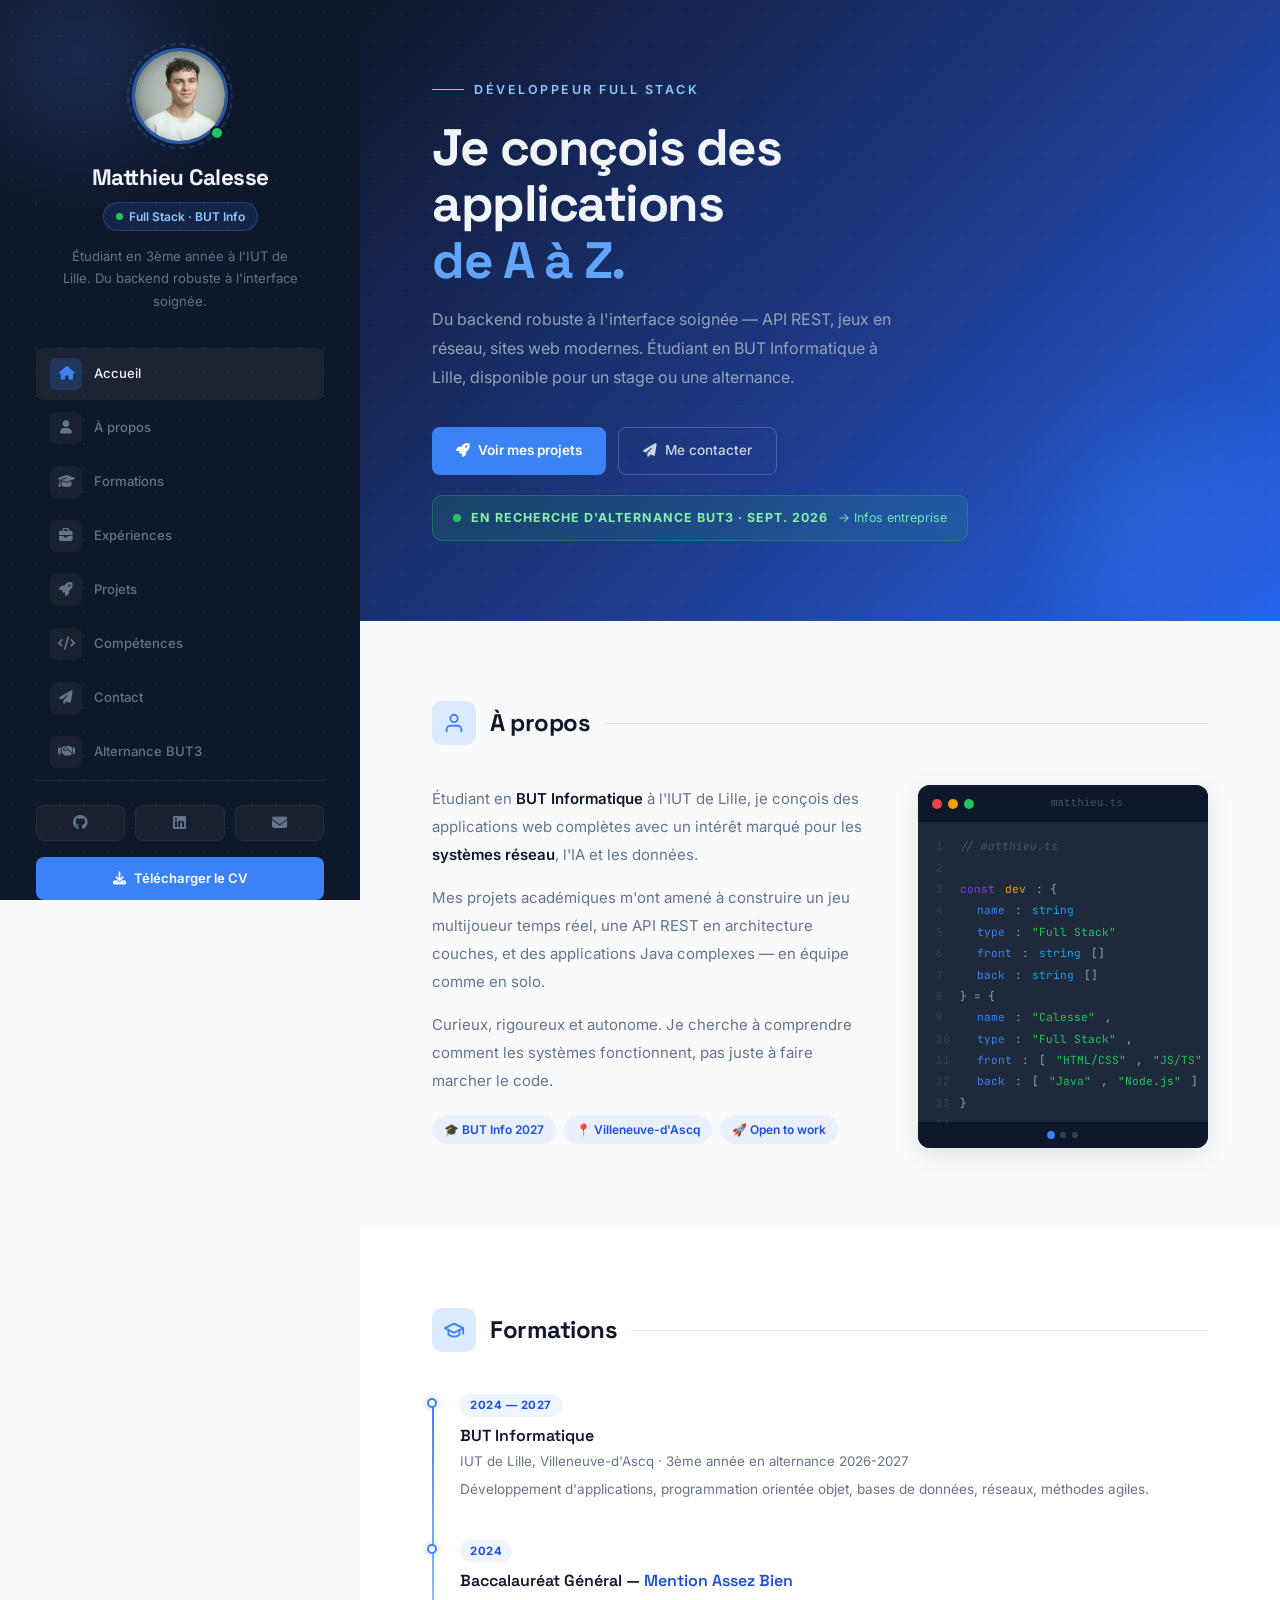
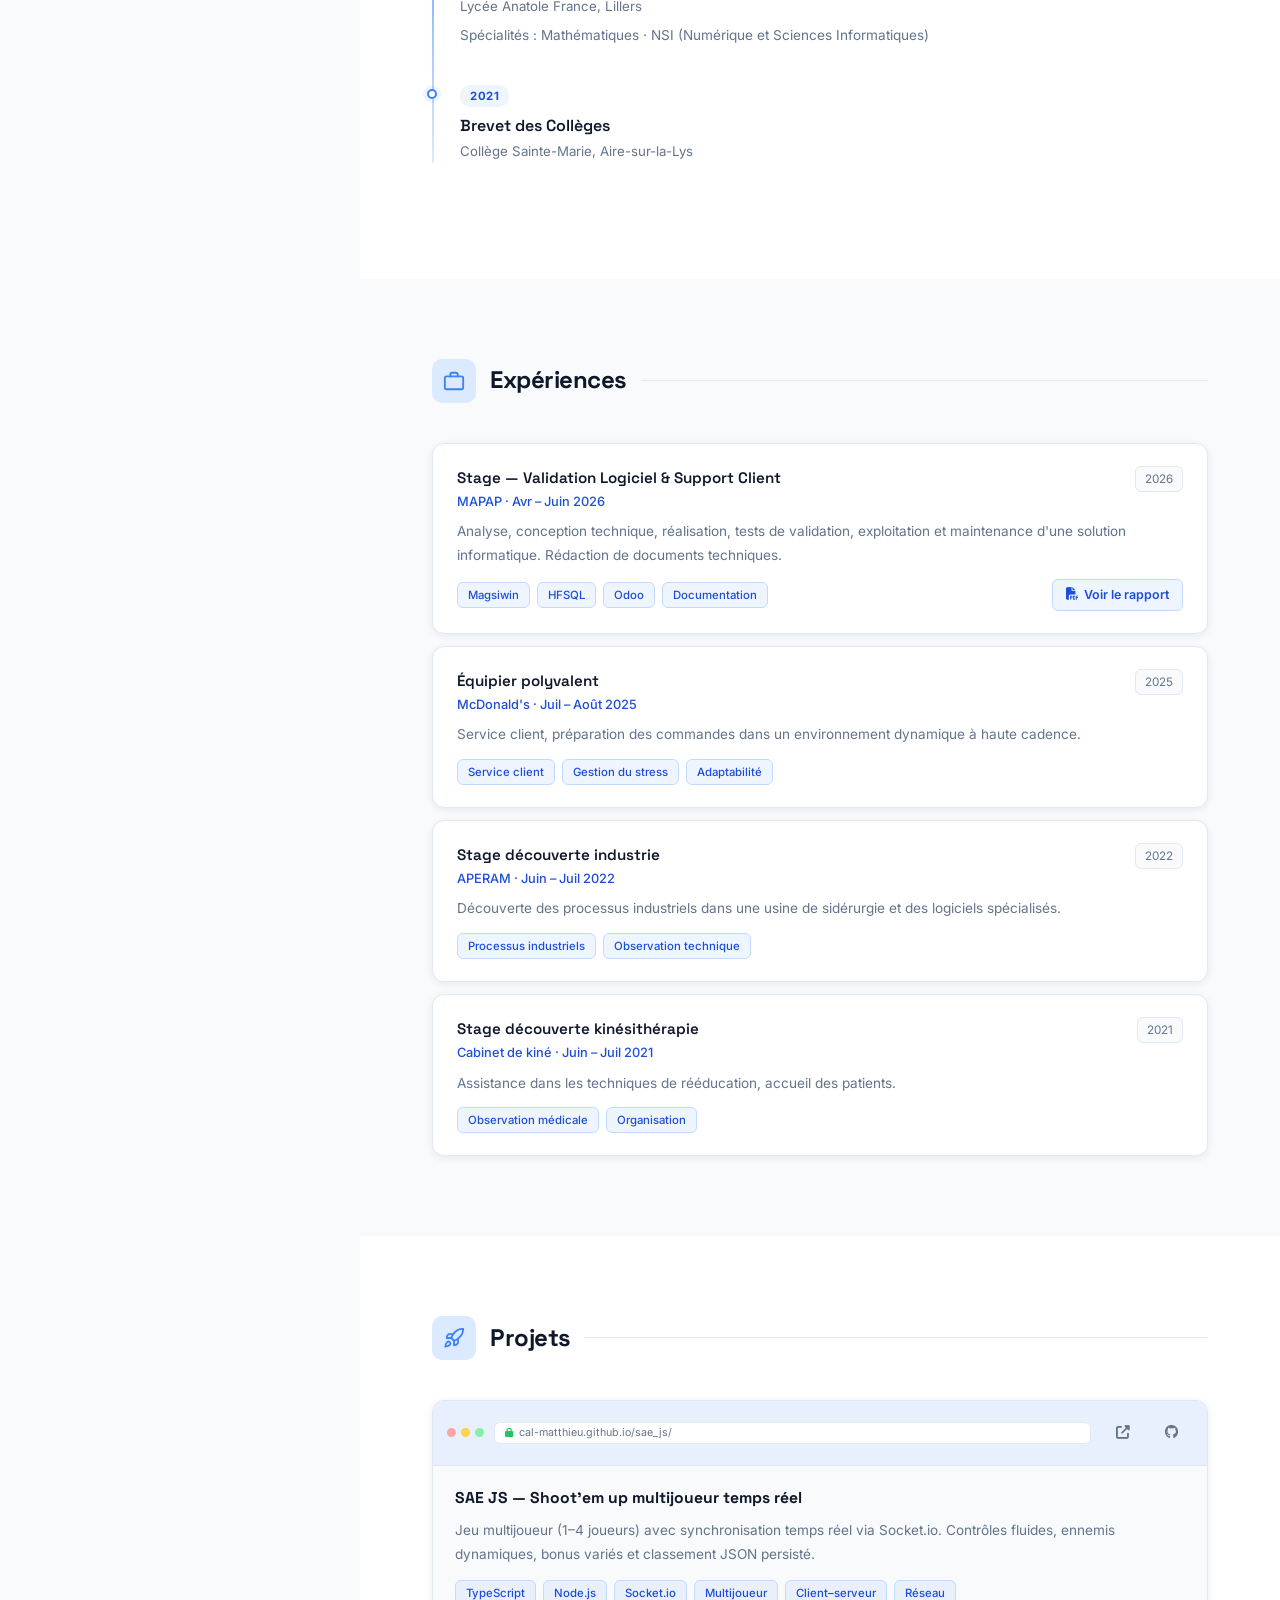
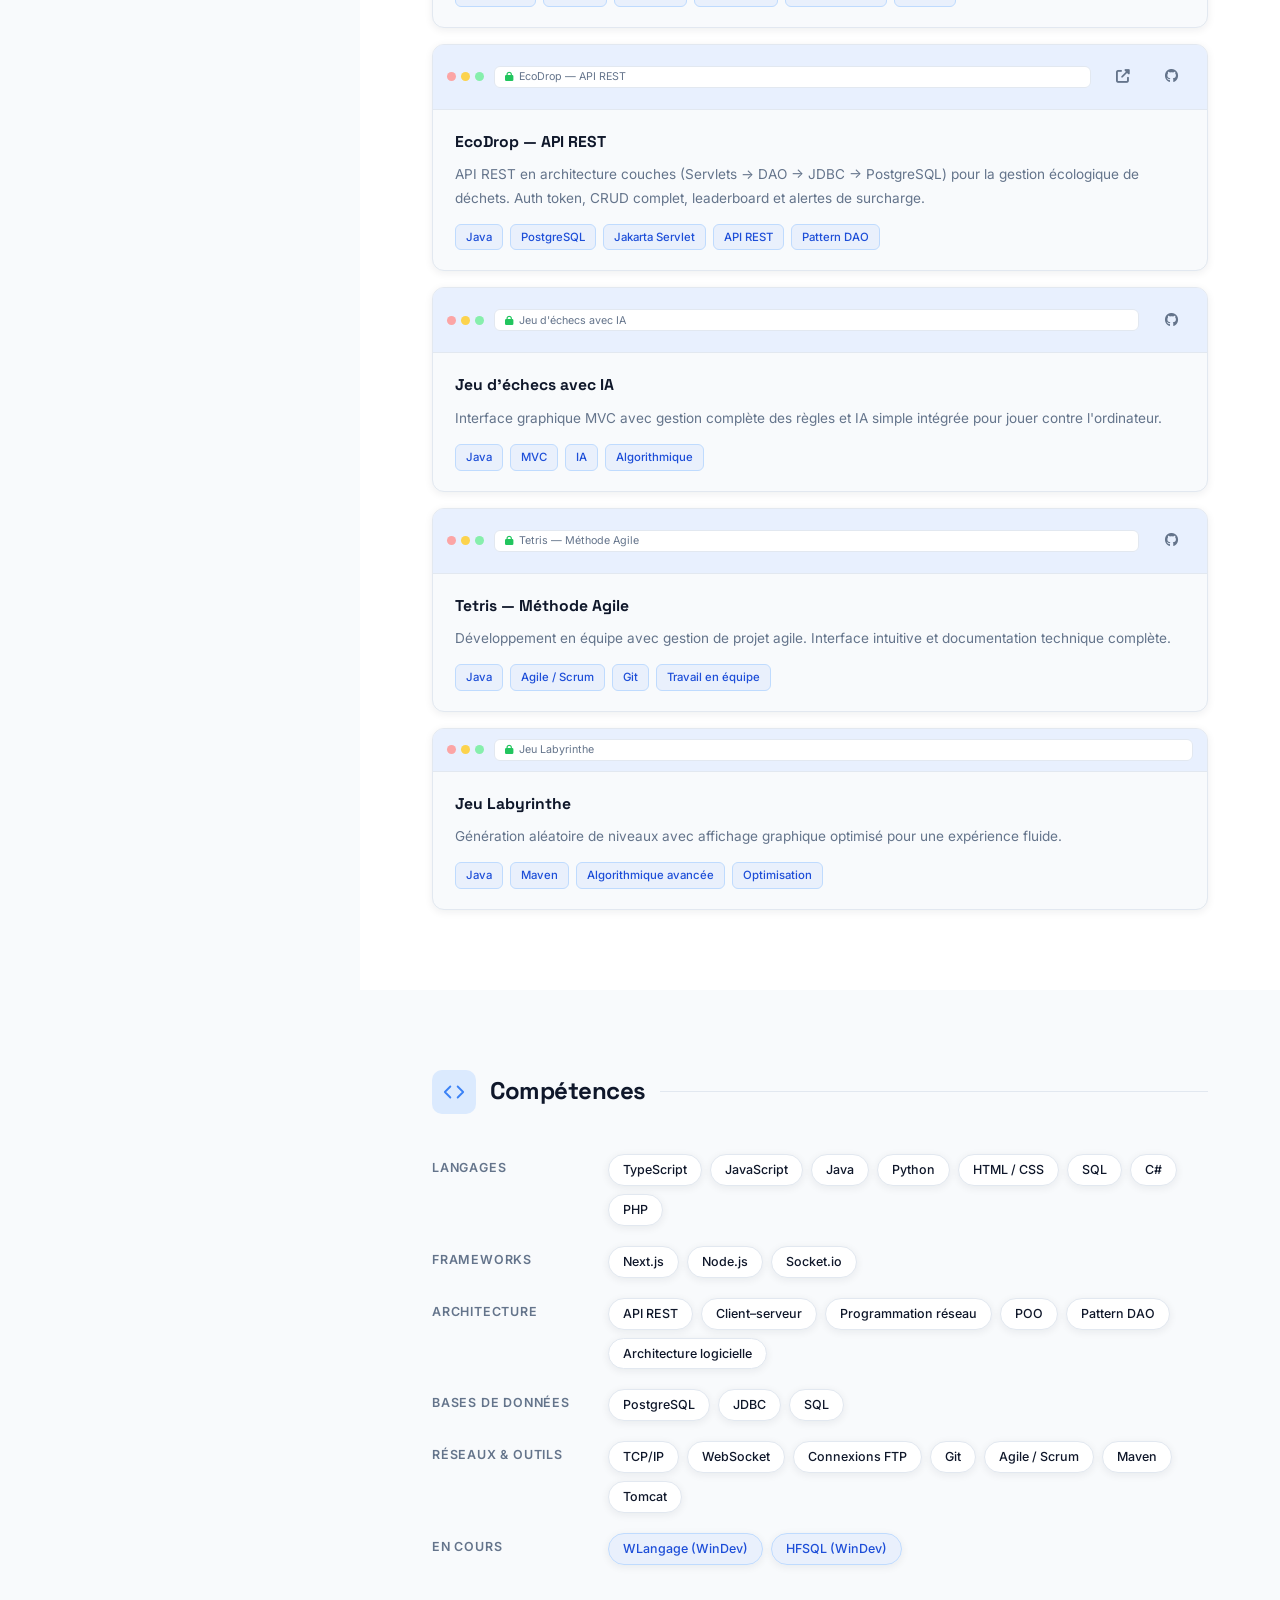
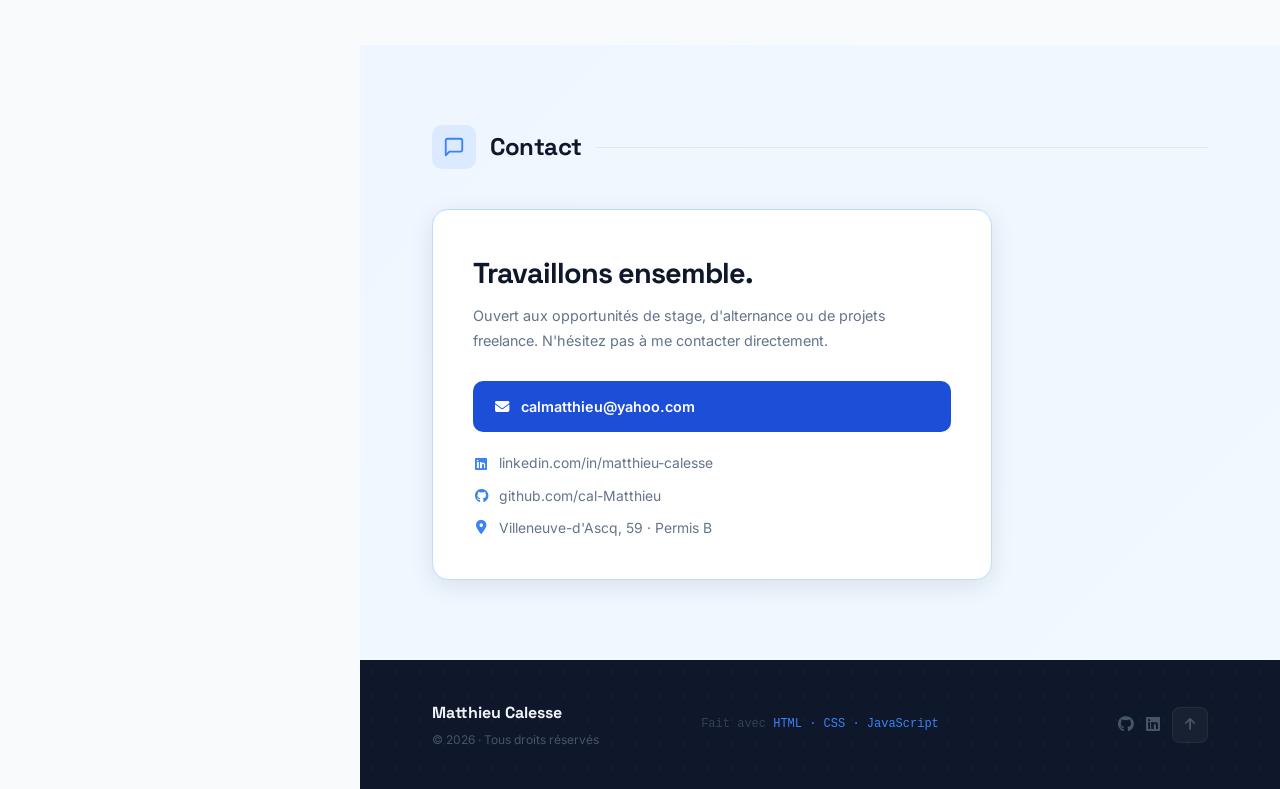
==== index.html @ cc659f5f "feat: page alternance BUT3 + améliorations portfolio - Nouvelle page alternance.html : profil, salai" ====
<!DOCTYPE html>
<html lang="fr">
<head>
  <meta charset="UTF-8">
  <meta name="viewport" content="width=device-width, initial-scale=1.0">

  <!-- SEO -->
  <meta name="google-site-verification" content="qJPfq9SnnTP_v7-9clJBIypsTPFIBG0LjUOSXHfTbuQ">
  <title>Matthieu Calesse — Développeur Full Stack à Lille</title>
  <meta name="description" content="Portfolio de Matthieu Calesse, développeur Full Stack étudiant en BUT Informatique à Lille. TypeScript, Java, Node.js, API REST. Disponible pour stage ou alternance.">
  <meta name="keywords" content="développeur web Lille, développeur full stack, portfolio, BUT informatique, TypeScript, Java, Node.js">
  <meta name="author" content="Matthieu Calesse">
  <link rel="canonical" href="https://cal-matthieu.github.io/">

  <!-- Open Graph -->
  <meta property="og:type" content="website">
  <meta property="og:url" content="https://cal-matthieu.github.io/">
  <meta property="og:title" content="Matthieu Calesse — Développeur Full Stack à Lille">
  <meta property="og:description" content="Portfolio de Matthieu Calesse, développeur Full Stack étudiant en BUT Informatique à Lille. TypeScript, Java, Node.js, API REST.">
  <meta property="og:image" content="https://cal-matthieu.github.io/images/CALESSE-portraits-iut-info-354.jpg">
  <meta property="og:locale" content="fr_FR">
  <meta property="og:site_name" content="Matthieu Calesse — Portfolio">

  <!-- Twitter Card -->
  <meta name="twitter:card" content="summary_large_image">
  <meta name="twitter:title" content="Matthieu Calesse — Développeur Full Stack à Lille">
  <meta name="twitter:description" content="Portfolio de Matthieu Calesse, développeur Full Stack étudiant en BUT Informatique à Lille.">
  <meta name="twitter:image" content="https://cal-matthieu.github.io/images/CALESSE-portraits-iut-info-354.jpg">

  <!-- JSON-LD structured data -->
  <script type="application/ld+json">
  {
    "@context": "https://schema.org",
    "@type": "Person",
    "name": "Matthieu Calesse",
    "url": "https://cal-matthieu.github.io/",
    "image": "https://cal-matthieu.github.io/images/CALESSE-portraits-iut-info-354.jpg",
    "jobTitle": "Développeur Full Stack",
    "description": "Étudiant en BUT Informatique à l'IUT de Lille, développeur Full Stack spécialisé en TypeScript, Java et Node.js.",
    "email": "calmatthieu@yahoo.com",
    "address": {
      "@type": "PostalAddress",
      "addressLocality": "Villeneuve-d'Ascq",
      "addressRegion": "Nord",
      "addressCountry": "FR"
    },
    "sameAs": [
      "https://github.com/cal-Matthieu",
      "https://www.linkedin.com/in/matthieu-calesse-3a06b335a/"
    ],
    "knowsAbout": ["TypeScript", "JavaScript", "Java", "Node.js", "API REST", "HTML", "CSS", "PostgreSQL", "Socket.io", "Next.js"]
  }
  </script>

  <!-- Favicon -->
  <link rel="icon" type="image/svg+xml" href="favicon.svg">

  <!-- Fonts — chargement asynchrone pour ne pas bloquer le rendu -->
  <link rel="preconnect" href="https://fonts.googleapis.com">
  <link rel="preconnect" href="https://fonts.gstatic.com" crossorigin>
  <link rel="preload" as="style" href="https://fonts.googleapis.com/css2?family=Inter:wght@300;400;500;600&family=Space+Grotesk:wght@500;600;700&family=JetBrains+Mono:wght@400;500&display=swap" onload="this.onload=null;this.rel='stylesheet'">
  <noscript><link rel="stylesheet" href="https://fonts.googleapis.com/css2?family=Inter:wght@300;400;500;600&family=Space+Grotesk:wght@500;600;700&family=JetBrains+Mono:wght@400;500&display=swap"></noscript>
  <link rel="preload" as="style" href="https://cdnjs.cloudflare.com/ajax/libs/font-awesome/6.4.0/css/all.min.css" onload="this.onload=null;this.rel='stylesheet'">
  <noscript><link rel="stylesheet" href="https://cdnjs.cloudflare.com/ajax/libs/font-awesome/6.4.0/css/all.min.css"></noscript>

  <style>
    *, *::before, *::after { box-sizing: border-box; margin: 0; padding: 0; }

    :root {
      --sidebar-bg: #0f172a;
      --sidebar-border: rgba(255,255,255,0.06);
      --accent: #3b82f6;
      --accent-dark: #1d4ed8;
      --accent-light: #dbeafe;
      --accent-dim: rgba(59,130,246,0.08);
      --content-bg: #f8fafc;
      --section-white: #ffffff;
      --text: #0f172a;
      --text-muted: #64748b;
      --border: #e2e8f0;
      --shadow-sm: 0 2px 8px rgba(15,23,42,0.07);
      --shadow-md: 0 6px 24px rgba(15,23,42,0.1);
      --sidebar-width: 360px;
      --ease: 0.2s ease;
    }

    html { scroll-behavior: smooth; }

    body {
      background: var(--content-bg);
      color: var(--text);
      font-family: 'Inter', sans-serif;
      font-size: 15px;
      line-height: 1.6;
    }

    .sidebar {
      position: fixed;
      top: 0; left: 0;
      width: var(--sidebar-width);
      height: 100vh;
      background: var(--sidebar-bg);
      display: flex;
      flex-direction: column;
      overflow: hidden;
      z-index: 50;
    }

    .sidebar::before {
      content: '';
      position: absolute;
      inset: 0;
      background-image: radial-gradient(rgba(255,255,255,0.06) 1px, transparent 1px);
      background-size: 24px 24px;
      pointer-events: none;
    }

    .sidebar::after {
      content: '';
      position: absolute;
      top: -100px; left: -80px;
      width: 320px; height: 320px;
      background: radial-gradient(circle, rgba(59,130,246,0.18) 0%, transparent 70%);
      pointer-events: none;
    }

    .sidebar-inner {
      position: relative;
      z-index: 1;
      display: flex;
      flex-direction: column;
      height: 100%;
      padding: 48px 36px;
    }

    .profile {
      display: flex;
      flex-direction: column;
      align-items: center;
      margin-bottom: 36px;
    }

    .profile-photo-wrap {
      position: relative;
      width: 96px; height: 96px;
      margin-bottom: 16px;
    }

    .profile-photo {
      width: 96px; height: 96px;
      border-radius: 50%;
      object-fit: cover;
      object-position: center top;
      border: 3px solid rgba(59,130,246,0.6);
      display: block;
    }

    .profile-photo-ring {
      position: absolute;
      inset: -5px;
      border-radius: 50%;
      border: 2px dashed rgba(59,130,246,0.25);
      animation: spin 18s linear infinite;
    }

    @keyframes spin { to { transform: rotate(360deg); } }

    .profile-status {
      position: absolute;
      bottom: 4px; right: 4px;
      width: 14px; height: 14px;
      background: #22c55e;
      border-radius: 50%;
      border: 2px solid var(--sidebar-bg);
    }

    .profile-name {
      font-family: 'Space Grotesk', sans-serif;
      font-size: 1.4rem;
      font-weight: 700;
      color: #f1f5f9;
      text-align: center;
      letter-spacing: -0.5px;
      margin-bottom: 6px;
    }

    .profile-role {
      display: inline-flex;
      align-items: center;
      gap: 6px;
      background: rgba(59,130,246,0.15);
      border: 1px solid rgba(59,130,246,0.3);
      color: #93c5fd;
      font-size: 0.75rem;
      font-weight: 600;
      padding: 4px 12px;
      border-radius: 20px;
      margin-bottom: 14px;
    }

    .profile-bio {
      font-size: 0.82rem;
      color: #64748b;
      text-align: center;
      line-height: 1.7;
      max-width: 240px;
    }

    .sidebar-nav { list-style: none; flex: 1; }
    .sidebar-nav li { margin-bottom: 2px; }

    .sidebar-nav a {
      display: flex;
      align-items: center;
      gap: 12px;
      padding: 10px 14px;
      border-radius: 8px;
      text-decoration: none;
      font-size: 0.82rem;
      font-weight: 500;
      color: #64748b;
      transition: all var(--ease);
    }

    .sidebar-nav a .nav-icon {
      width: 32px; height: 32px;
      background: rgba(255,255,255,0.04);
      border-radius: 6px;
      display: flex;
      align-items: center;
      justify-content: center;
      font-size: 0.85rem;
      flex-shrink: 0;
      transition: all var(--ease);
    }

    .sidebar-nav a:hover,
    .sidebar-nav a.active { background: rgba(255,255,255,0.05); color: #f1f5f9; }

    .sidebar-nav a:hover .nav-icon,
    .sidebar-nav a.active .nav-icon { background: rgba(59,130,246,0.2); color: #93c5fd; }

    .sidebar-nav a.active { color: #f1f5f9; }
    .sidebar-nav a.active .nav-icon { color: var(--accent); }

    .sidebar-bottom { padding-top: 24px; border-top: 1px solid var(--sidebar-border); }

    .social-row { display: flex; gap: 10px; margin-bottom: 16px; }

    .social-btn {
      flex: 1;
      display: flex;
      align-items: center;
      justify-content: center;
      height: 36px;
      background: rgba(255,255,255,0.04);
      border: 1px solid var(--sidebar-border);
      border-radius: 8px;
      color: #64748b;
      font-size: 0.95rem;
      text-decoration: none;
      transition: all var(--ease);
    }

    .social-btn:hover {
      background: rgba(59,130,246,0.15);
      border-color: rgba(59,130,246,0.3);
      color: #93c5fd;
    }

    .btn-cv {
      display: flex;
      align-items: center;
      justify-content: center;
      gap: 8px;
      width: 100%;
      padding: 11px;
      background: var(--accent);
      color: #fff;
      border-radius: 8px;
      font-size: 0.82rem;
      font-weight: 600;
      text-decoration: none;
      transition: background var(--ease);
    }

    .btn-cv:hover { background: var(--accent-dark); }

    .main { margin-left: var(--sidebar-width); min-height: 100vh; }

    .section-wrap {
      padding: 80px 72px;
      scroll-margin-top: 0;
    }

    .section-wrap:nth-child(odd)  { background: var(--section-white); }
    .section-wrap:nth-child(even) { background: var(--content-bg); }

    .section-header {
      display: flex;
      align-items: center;
      gap: 14px;
      margin-bottom: 40px;
    }

    .section-icon {
      width: 44px; height: 44px;
      background: var(--accent-light);
      border-radius: 10px;
      display: flex;
      align-items: center;
      justify-content: center;
      flex-shrink: 0;
    }

    .section-title {
      font-family: 'Space Grotesk', sans-serif;
      font-size: 1.5rem;
      font-weight: 700;
      letter-spacing: -0.5px;
      color: var(--text);
    }

    .section-line { flex: 1; height: 1px; background: var(--border); }

    .hero-wrap {
      background: linear-gradient(135deg, #0f172a 0%, #1e3a8a 55%, #2563eb 100%);
      padding: 80px 72px;
      position: relative;
      overflow: hidden;
    }

    .hero-wrap::before {
      content: '';
      position: absolute;
      inset: 0;
      background-image: radial-gradient(rgba(255,255,255,0.04) 1px, transparent 1px);
      background-size: 28px 28px;
    }

    .hero-wrap::after {
      content: '';
      position: absolute;
      bottom: -80px; right: -60px;
      width: 350px; height: 350px;
      background: radial-gradient(circle, rgba(59,130,246,0.25) 0%, transparent 65%);
      pointer-events: none;
    }

    .hero-content { position: relative; z-index: 1; max-width: 580px; }

    .hero-greeting {
      font-size: 0.78rem;
      font-weight: 600;
      color: #93c5fd;
      text-transform: uppercase;
      letter-spacing: 2.5px;
      display: flex;
      align-items: center;
      gap: 10px;
      margin-bottom: 20px;
    }

    .hero-greeting::before {
      content: '';
      display: block;
      width: 32px; height: 1px;
      background: #93c5fd;
    }

    .hero-title {
      font-family: 'Space Grotesk', sans-serif;
      font-size: clamp(2.4rem, 4vw, 3.4rem);
      font-weight: 700;
      letter-spacing: -1.5px;
      line-height: 1.1;
      color: #f1f5f9;
      margin-bottom: 16px;
    }

    .hero-title span { color: #60a5fa; }

    .hero-sub {
      font-size: 1rem;
      color: #94a3b8;
      line-height: 1.8;
      margin-bottom: 36px;
      max-width: 480px;
    }

    .hero-actions { display: flex; gap: 12px; flex-wrap: wrap; }

    .hero-btn-primary {
      display: inline-flex;
      align-items: center;
      gap: 8px;
      background: var(--accent);
      color: #fff;
      padding: 12px 24px;
      border-radius: 8px;
      font-size: 0.85rem;
      font-weight: 600;
      text-decoration: none;
      transition: background var(--ease), transform var(--ease);
    }

    .hero-btn-primary:hover { background: var(--accent-dark); transform: translateY(-1px); }

    .hero-btn-outline {
      display: inline-flex;
      align-items: center;
      gap: 8px;
      border: 1px solid rgba(255,255,255,0.2);
      color: #cbd5e1;
      padding: 12px 24px;
      border-radius: 8px;
      font-size: 0.85rem;
      font-weight: 500;
      text-decoration: none;
      transition: all var(--ease);
    }

    .hero-btn-outline:hover {
      border-color: rgba(255,255,255,0.4);
      color: #f1f5f9;
      transform: translateY(-1px);
    }

    .about-grid {
      display: grid;
      grid-template-columns: 1fr 290px;
      gap: 48px;
      align-items: start;
    }

    .about-text p { color: var(--text-muted); margin-bottom: 16px; line-height: 1.85; }
    .about-text strong { color: var(--text); font-weight: 600; }
    .about-tags { display: flex; gap: 8px; flex-wrap: wrap; margin-top: 20px; }

    .about-tag {
      background: var(--accent-dim);
      color: var(--accent-dark);
      padding: 5px 12px;
      border-radius: 20px;
      font-size: 0.75rem;
      font-weight: 600;
    }

    .code-window {
      background: #1e293b;
      border-radius: 12px;
      overflow: hidden;
      box-shadow: var(--shadow-md), 0 0 0 1px rgba(255,255,255,0.05);
    }

    .code-window-bar {
      background: #0f172a;
      padding: 10px 14px;
      display: flex;
      align-items: center;
      gap: 6px;
    }

    .dot { width: 10px; height: 10px; border-radius: 50%; }
    .dot-r { background: #ef4444; }
    .dot-y { background: #f59e0b; }
    .dot-g { background: #22c55e; }

    .code-window-title {
      margin: 0 auto;
      font-size: 0.68rem;
      color: #475569;
      font-family: monospace;
    }

    .code-slides-wrap {
      position: relative;
      height: 300px;
      overflow: hidden;
    }

    .code-slide {
      position: absolute;
      top: 0; left: 0;
      width: 100%;
      padding: 16px 18px;
      opacity: 0;
      transition: opacity 0.7s ease;
      pointer-events: none;
    }

    .code-slide.active {
      opacity: 1;
      pointer-events: auto;
    }

    .code-line {
      display: flex;
      gap: 10px;
      margin-bottom: 4px;
      font-family: 'JetBrains Mono', 'Courier New', monospace;
      font-size: 0.7rem;
      line-height: 1.55;
    }

    .ln  { color: #334155; min-width: 14px; user-select: none; }
    .kw  { color: #7c3aed; }
    .tp  { color: #0ea5e9; }
    .fn  { color: #3b82f6; }
    .str { color: #22c55e; }
    .cm  { color: #475569; font-style: italic; }
    .vr  { color: #f59e0b; }
    .pu  { color: #94a3b8; }
    .ok  { color: #22c55e; font-weight: bold; }

    .code-indicators {
      display: flex;
      justify-content: center;
      gap: 6px;
      padding: 10px 0;
      background: #0f172a;
    }

    .code-dot {
      width: 6px; height: 6px;
      border-radius: 50%;
      background: #334155;
      cursor: pointer;
      transition: background var(--ease), transform var(--ease);
    }

    .code-dot.active { background: var(--accent); transform: scale(1.3); }

    .timeline { position: relative; padding-left: 28px; }

    .timeline::before {
      content: '';
      position: absolute;
      left: 0; top: 8px;
      width: 2px;
      height: calc(100% - 8px);
      background: linear-gradient(to bottom, var(--accent), var(--accent-light));
      border-radius: 2px;
    }

    .tl-item { position: relative; margin-bottom: 36px; }

    .tl-item::before {
      content: '';
      position: absolute;
      left: -33px; top: 6px;
      width: 10px; height: 10px;
      border-radius: 50%;
      background: #fff;
      border: 2.5px solid var(--accent);
      box-shadow: 0 0 0 4px var(--accent-dim);
    }

    .tl-date {
      display: inline-block;
      background: var(--accent-dim);
      color: var(--accent-dark);
      font-size: 0.71rem;
      font-weight: 700;
      padding: 2px 10px;
      border-radius: 10px;
      margin-bottom: 6px;
      letter-spacing: 0.5px;
    }

    .tl-title { font-family: 'Space Grotesk', sans-serif; font-size: 1rem; font-weight: 600; color: var(--text); margin-bottom: 3px; }
    .tl-sub { font-size: 0.83rem; color: var(--text-muted); margin-bottom: 6px; }
    .tl-desc { font-size: 0.85rem; color: var(--text-muted); line-height: 1.7; }

    .exp-list { display: flex; flex-direction: column; gap: 12px; }

    .exp-card {
      background: var(--section-white);
      border: 1px solid var(--border);
      border-radius: 12px;
      padding: 22px 24px;
      box-shadow: var(--shadow-sm);
      transition: all var(--ease);
    }

    .section-wrap:nth-child(odd) .exp-card { background: #f8fafc; }

    .exp-card:hover { box-shadow: var(--shadow-md); border-color: #bfdbfe; transform: translateY(-2px); }

    .exp-header { display: flex; justify-content: space-between; align-items: flex-start; gap: 12px; margin-bottom: 8px; }

    .exp-title { font-family: 'Space Grotesk', sans-serif; font-size: 0.95rem; font-weight: 600; color: var(--text); margin-bottom: 2px; }
    .exp-company { font-size: 0.8rem; color: var(--accent-dark); font-weight: 500; }

    .exp-date {
      font-size: 0.73rem;
      color: var(--text-muted);
      white-space: nowrap;
      background: var(--content-bg);
      padding: 3px 9px;
      border-radius: 6px;
      border: 1px solid var(--border);
      flex-shrink: 0;
    }

    .exp-desc { font-size: 0.85rem; color: var(--text-muted); margin-bottom: 12px; line-height: 1.7; }

    .tags { display: flex; flex-wrap: wrap; gap: 7px; }

    .tag {
      background: var(--accent-dim);
      color: var(--accent-dark);
      border: 1px solid #bfdbfe;
      padding: 3px 10px;
      border-radius: 6px;
      font-size: 0.71rem;
      font-weight: 500;
    }

    .project-list { display: flex; flex-direction: column; gap: 16px; }

    .project-card {
      background: var(--section-white);
      border: 1px solid var(--border);
      border-radius: 12px;
      overflow: hidden;
      box-shadow: var(--shadow-sm);
      transition: all var(--ease);
    }

    .section-wrap:nth-child(odd) .project-card { background: #f8fafc; }

    .project-card:hover { box-shadow: var(--shadow-md); border-color: #bfdbfe; transform: translateY(-2px); }

    .browser-frame {
      background: #f1f5f9;
      border-bottom: 1px solid var(--border);
      padding: 10px 14px;
      display: flex;
      align-items: center;
      gap: 10px;
    }

    .section-wrap:nth-child(odd) .browser-frame { background: #e8f0fe; }

    .browser-dots { display: flex; gap: 5px; }
    .browser-dot { width: 9px; height: 9px; border-radius: 50%; }
    .bd-r { background: #fca5a5; }
    .bd-y { background: #fcd34d; }
    .bd-g { background: #86efac; }

    .browser-bar {
      flex: 1;
      background: #fff;
      border: 1px solid var(--border);
      border-radius: 6px;
      height: 22px;
      display: flex;
      align-items: center;
      padding: 0 10px;
      gap: 6px;
      font-size: 0.67rem;
      color: var(--text-muted);
      overflow: hidden;
    }

    .browser-bar i { font-size: 0.6rem; color: #22c55e; flex-shrink: 0; }

    .browser-actions { display: flex; gap: 4px; }
    .browser-actions a { color: var(--text-muted); font-size: 0.85rem; text-decoration: none; transition: color var(--ease); display: inline-flex; align-items: center; justify-content: center; min-width: 44px; min-height: 44px; }
    .browser-actions a:hover { color: var(--accent); }

    .project-body { padding: 20px 22px; }

    .project-title {
      font-family: 'Space Grotesk', sans-serif;
      font-size: 0.98rem;
      font-weight: 700;
      color: var(--text);
      margin-bottom: 8px;
      transition: color var(--ease);
    }

    .project-card:hover .project-title { color: var(--accent); }
    .project-desc { font-size: 0.85rem; color: var(--text-muted); margin-bottom: 14px; line-height: 1.75; }

    .skills-grid { display: flex; flex-direction: column; gap: 20px; }

    .skill-row { display: grid; grid-template-columns: 160px 1fr; gap: 16px; align-items: start; }

    .skill-label { font-size: 0.78rem; font-weight: 600; color: var(--text-muted); text-transform: uppercase; letter-spacing: 0.8px; padding-top: 4px; }

    .skill-pills { display: flex; flex-wrap: wrap; gap: 8px; }

    .skill-pill {
      background: var(--section-white);
      border: 1px solid var(--border);
      color: var(--text);
      padding: 5px 14px;
      border-radius: 20px;
      font-size: 0.78rem;
      font-weight: 500;
      box-shadow: var(--shadow-sm);
      transition: all var(--ease);
    }

    .section-wrap:nth-child(odd) .skill-pill { background: #f8fafc; }

    .skill-pill:hover { border-color: var(--accent); color: var(--accent); box-shadow: 0 2px 8px rgba(59,130,246,0.15); }

    .skill-pill.learning { background: var(--accent-dim); border-color: #bfdbfe; color: var(--accent-dark); }

    .contact-section { background: linear-gradient(135deg, #eff6ff 0%, #f0f9ff 100%) !important; }

    .contact-card {
      background: #fff;
      border: 1px solid #bfdbfe;
      border-radius: 16px;
      padding: 40px;
      box-shadow: var(--shadow-md);
      max-width: 560px;
    }

    .contact-heading { font-family: 'Space Grotesk', sans-serif; font-size: 1.8rem; font-weight: 700; letter-spacing: -1px; color: var(--text); margin-bottom: 8px; }
    .contact-sub { font-size: 0.9rem; color: var(--text-muted); margin-bottom: 28px; line-height: 1.7; }

    .contact-email {
      display: flex;
      align-items: center;
      gap: 12px;
      background: var(--accent-dark);
      color: #fff;
      padding: 14px 22px;
      border-radius: 10px;
      font-size: 0.9rem;
      font-weight: 600;
      text-decoration: none;
      margin-bottom: 20px;
      transition: background var(--ease);
    }

    .contact-email:hover { background: #1e3a8a; }

    .contact-row { display: flex; flex-direction: column; gap: 10px; }

    .contact-link { display: flex; align-items: center; gap: 10px; font-size: 0.87rem; color: var(--text-muted); text-decoration: none; transition: color var(--ease); }
    .contact-link i { width: 16px; text-align: center; color: var(--accent); }
    .contact-link:hover { color: var(--accent); }

    .footer {
      background: var(--sidebar-bg);
      padding: 40px 72px;
      display: grid;
      grid-template-columns: 1fr auto 1fr;
      align-items: center;
      gap: 24px;
      position: relative;
      overflow: hidden;
    }

    .footer::before {
      content: '';
      position: absolute;
      inset: 0;
      background-image: radial-gradient(rgba(255,255,255,0.04) 1px, transparent 1px);
      background-size: 24px 24px;
      pointer-events: none;
    }

    .footer-left { position: relative; z-index: 1; }

    .footer-name {
      font-family: 'Space Grotesk', sans-serif;
      font-size: 1rem;
      font-weight: 700;
      color: #f1f5f9;
      margin-bottom: 4px;
    }

    .footer-copy { font-size: 0.75rem; color: #475569; }

    .footer-made {
      position: relative;
      z-index: 1;
      font-size: 0.75rem;
      color: #334155;
      text-align: center;
      font-family: monospace;
    }

    .footer-made span { color: #3b82f6; }

    .footer-right {
      position: relative;
      z-index: 1;
      display: flex;
      gap: 12px;
      justify-content: flex-end;
      align-items: center;
    }

    .footer-link {
      color: #475569;
      font-size: 1rem;
      text-decoration: none;
      transition: color var(--ease);
    }

    .footer-link:hover { color: #3b82f6; }

    .footer-top {
      display: flex;
      align-items: center;
      justify-content: center;
      width: 36px; height: 36px;
      background: rgba(255,255,255,0.04);
      border: 1px solid rgba(255,255,255,0.06);
      border-radius: 8px;
      color: #475569;
      text-decoration: none;
      font-size: 0.85rem;
      transition: all var(--ease);
    }

    .footer-top:hover { background: rgba(59,130,246,0.15); color: #93c5fd; border-color: rgba(59,130,246,0.3); }

    .mobile-nav {
      display: none;
      position: fixed;
      top: 0; left: 0; right: 0;
      height: 56px;
      background: rgba(255,255,255,0.95);
      backdrop-filter: blur(12px);
      border-bottom: 1px solid var(--border);
      z-index: 100;
      padding: 0 20px;
      align-items: center;
      justify-content: space-between;
    }

    .mobile-nav-name { font-family: 'Space Grotesk', sans-serif; font-weight: 700; color: var(--text); }

    @media (max-width: 960px) {
      .sidebar { display: none; }
      .mobile-nav { display: flex; }
      .main { margin-left: 0; }
      .section-wrap { padding: 60px 24px; }
      .hero-wrap { padding: 60px 24px; }
      .about-grid { grid-template-columns: 1fr; }
      .code-window { display: none; }
      .skill-row { grid-template-columns: 1fr; gap: 8px; }
      .footer { grid-template-columns: 1fr; text-align: center; padding: 32px 24px; }
      .footer-right { justify-content: center; }
    }

    @media (max-width: 600px) {
      .section-wrap { padding: 48px 18px; }
    }
  </style>
</head>
<body>

  <nav class="mobile-nav" aria-label="Navigation mobile">
    <span class="mobile-nav-name">Matthieu Calesse</span>
    <a href="mailto:calmatthieu@yahoo.com" style="color:var(--accent)" aria-label="Envoyer un email"><i class="fas fa-envelope" aria-hidden="true"></i></a>
  </nav>

  <aside class="sidebar" aria-label="Navigation principale">
    <div class="sidebar-inner">
      <div class="profile">
        <div class="profile-photo-wrap">
          <img src="images/profile.webp" alt="Photo de profil de Matthieu Calesse" class="profile-photo" width="96" height="96">
          <div class="profile-photo-ring" aria-hidden="true"></div>
          <div class="profile-status" title="Disponible" aria-label="Disponible"></div>
        </div>
        <div class="profile-name">Matthieu Calesse</div>
        <div class="profile-role">
          <svg width="7" height="7" aria-hidden="true"><circle cx="3.5" cy="3.5" r="3.5" fill="#22c55e"/></svg>
          Full Stack · BUT Info
        </div>
        <p class="profile-bio">Étudiant en 3ème année à l'IUT de Lille. Du backend robuste à l'interface soignée.</p>
      </div>

      <ul class="sidebar-nav">
        <li><a href="#hero" class="active"><span class="nav-icon"><i class="fas fa-home" aria-hidden="true"></i></span>Accueil</a></li>
        <li><a href="#about"><span class="nav-icon"><i class="fas fa-user" aria-hidden="true"></i></span>À propos</a></li>
        <li><a href="#formations"><span class="nav-icon"><i class="fas fa-graduation-cap" aria-hidden="true"></i></span>Formations</a></li>
        <li><a href="#experiences"><span class="nav-icon"><i class="fas fa-briefcase" aria-hidden="true"></i></span>Expériences</a></li>
        <li><a href="#projets"><span class="nav-icon"><i class="fas fa-rocket" aria-hidden="true"></i></span>Projets</a></li>
        <li><a href="#competences"><span class="nav-icon"><i class="fas fa-code" aria-hidden="true"></i></span>Compétences</a></li>
        <li><a href="#contact"><span class="nav-icon"><i class="fas fa-paper-plane" aria-hidden="true"></i></span>Contact</a></li>
        <li><a href="alternance.html"><span class="nav-icon"><i class="fas fa-handshake" aria-hidden="true"></i></span>Alternance BUT3</a></li>
      </ul>

      <div class="sidebar-bottom">
        <div class="social-row">
          <a href="https://github.com/cal-Matthieu" target="_blank" rel="noopener noreferrer" class="social-btn" title="GitHub" aria-label="GitHub"><i class="fab fa-github" aria-hidden="true"></i></a>
          <a href="https://www.linkedin.com/in/matthieu-calesse-3a06b335a/" target="_blank" rel="noopener noreferrer" class="social-btn" title="LinkedIn" aria-label="LinkedIn"><i class="fab fa-linkedin" aria-hidden="true"></i></a>
          <a href="mailto:calmatthieu@yahoo.com" class="social-btn" title="Email" aria-label="Email"><i class="fas fa-envelope" aria-hidden="true"></i></a>
        </div>
        <a href="doc/cv.pdf" download="CV_Matthieu_Calesse.pdf" class="btn-cv">
          <i class="fas fa-download" aria-hidden="true"></i> Télécharger le CV
        </a>
      </div>
    </div>
  </aside>

  <main class="main">

    <section class="hero-wrap" id="hero" aria-label="Introduction">
      <div class="hero-content">
        <div class="hero-greeting">Développeur Full Stack</div>
        <h1 class="hero-title">Je conçois des applications<br><span>de A à Z.</span></h1>
        <p class="hero-sub">Du backend robuste à l'interface soignée — API REST, jeux en réseau, sites web modernes. Étudiant en BUT Informatique à Lille, disponible pour un stage ou une alternance.</p>
        <div class="hero-actions">
          <a href="#projets" class="hero-btn-primary"><i class="fas fa-rocket" aria-hidden="true"></i> Voir mes projets</a>
          <a href="#contact" class="hero-btn-outline"><i class="fas fa-paper-plane" aria-hidden="true"></i> Me contacter</a>
        </div>

        <a href="alternance.html" style="display:inline-flex;align-items:center;gap:10px;margin-top:20px;padding:12px 20px;background:rgba(34,197,94,0.12);border:1px solid rgba(34,197,94,0.35);border-radius:10px;text-decoration:none;transition:all 0.2s ease;max-width:fit-content;" onmouseover="this.style.background='rgba(34,197,94,0.22)'" onmouseout="this.style.background='rgba(34,197,94,0.12)'">
          <span style="width:8px;height:8px;background:#22c55e;border-radius:50%;animation:pulse 2s ease-in-out infinite;flex-shrink:0;"></span>
          <span style="color:#86efac;font-size:0.78rem;font-weight:700;text-transform:uppercase;letter-spacing:1px;">En recherche d'alternance BUT3 · Sept. 2026</span>
          <span style="color:#6ee7b7;font-size:0.78rem;">→ Infos entreprise</span>
        </a>
      </div>
    </section>
    <section class="section-wrap" id="about" aria-labelledby="about-title">
      <div class="section-header">
        <div class="section-icon" aria-hidden="true">
          <svg width="22" height="22" viewBox="0 0 24 24" fill="none" stroke="#3b82f6" stroke-width="2" stroke-linecap="round" stroke-linejoin="round"><path d="M20 21v-2a4 4 0 0 0-4-4H8a4 4 0 0 0-4 4v2"/><circle cx="12" cy="7" r="4"/></svg>
        </div>
        <h2 class="section-title" id="about-title">À propos</h2>
        <div class="section-line"></div>
      </div>

      <div class="about-grid">
        <div class="about-text">
          <p>Étudiant en <strong>BUT Informatique</strong> à l'IUT de Lille, je conçois des applications web complètes avec un intérêt marqué pour les <strong>systèmes réseau</strong>, l'IA et les données.</p>
          <p>Mes projets académiques m'ont amené à construire un jeu multijoueur temps réel, une API REST en architecture couches, et des applications Java complexes — en équipe comme en solo.</p>
          <p>Curieux, rigoureux et autonome. Je cherche à comprendre comment les systèmes fonctionnent, pas juste à faire marcher le code.</p>
          <div class="about-tags">
            <span class="about-tag">🎓 BUT Info 2027</span>
            <span class="about-tag">📍 Villeneuve-d'Ascq</span>
            <span class="about-tag">🚀 Open to work</span>
          </div>
        </div>

        <div class="code-window" aria-hidden="true">
          <div class="code-window-bar">
            <div class="dot dot-r"></div>
            <div class="dot dot-y"></div>
            <div class="dot dot-g"></div>
            <span class="code-window-title" id="code-filename">matthieu.ts</span>
          </div>

          <div class="code-slides-wrap">
            <div class="code-slide active">
              <div class="code-line"><span class="ln">1</span><span class="cm">// matthieu.ts</span></div>
              <div class="code-line"><span class="ln">2</span></div>
              <div class="code-line"><span class="ln">3</span><span class="kw">const </span><span class="vr">dev</span><span class="pu">: {</span></div>
              <div class="code-line"><span class="ln">4</span>&nbsp; <span class="fn">name</span><span class="pu">:</span>  <span class="tp">string</span></div>
              <div class="code-line"><span class="ln">5</span>&nbsp; <span class="fn">type</span><span class="pu">:</span>  <span class="str">"Full Stack"</span></div>
              <div class="code-line"><span class="ln">6</span>&nbsp; <span class="fn">front</span><span class="pu">:</span> <span class="tp">string</span><span class="pu">[]</span></div>
              <div class="code-line"><span class="ln">7</span>&nbsp; <span class="fn">back</span><span class="pu">:</span>  <span class="tp">string</span><span class="pu">[]</span></div>
              <div class="code-line"><span class="ln">8</span><span class="pu">} = {</span></div>
              <div class="code-line"><span class="ln">9</span>&nbsp; <span class="fn">name</span><span class="pu">:</span>  <span class="str">"Calesse"</span><span class="pu">,</span></div>
              <div class="code-line"><span class="ln">10</span>&nbsp; <span class="fn">type</span><span class="pu">:</span>  <span class="str">"Full Stack"</span><span class="pu">,</span></div>
              <div class="code-line"><span class="ln">11</span>&nbsp; <span class="fn">front</span><span class="pu">:</span> <span class="pu">[</span><span class="str">"HTML/CSS"</span><span class="pu">,</span> <span class="str">"JS/TS"</span><span class="pu">],</span></div>
              <div class="code-line"><span class="ln">12</span>&nbsp; <span class="fn">back</span><span class="pu">:</span>  <span class="pu">[</span><span class="str">"Java"</span><span class="pu">,</span> <span class="str">"Node.js"</span><span class="pu">]</span></div>
              <div class="code-line"><span class="ln">13</span><span class="pu">}</span></div>
              <div class="code-line"><span class="ln">14</span></div>
              <div class="code-line"><span class="ln">15</span><span class="cm">// Open to work </span><span class="ok">✓</span></div>
            </div>

            <div class="code-slide">
              <div class="code-line"><span class="ln">1</span><span class="cm">// developer.js</span></div>
              <div class="code-line"><span class="ln">2</span></div>
              <div class="code-line"><span class="ln">3</span><span class="kw">const </span><span class="vr">dev</span><span class="pu"> = {</span></div>
              <div class="code-line"><span class="ln">4</span>&nbsp; <span class="fn">name</span><span class="pu">:</span>   <span class="str">"Matthieu Calesse"</span><span class="pu">,</span></div>
              <div class="code-line"><span class="ln">5</span>&nbsp; <span class="fn">role</span><span class="pu">:</span>   <span class="str">"Full Stack Dev"</span><span class="pu">,</span></div>
              <div class="code-line"><span class="ln">6</span>&nbsp; <span class="fn">front</span><span class="pu">:</span>  <span class="pu">[</span><span class="str">"HTML"</span><span class="pu">,</span> <span class="str">"CSS"</span><span class="pu">,</span> <span class="str">"TS"</span><span class="pu">],</span></div>
              <div class="code-line"><span class="ln">7</span>&nbsp; <span class="fn">back</span><span class="pu">:</span>   <span class="pu">[</span><span class="str">"Java"</span><span class="pu">,</span> <span class="str">"Node.js"</span><span class="pu">],</span></div>
              <div class="code-line"><span class="ln">8</span>&nbsp; <span class="fn">db</span><span class="pu">:</span>     <span class="pu">[</span><span class="str">"PostgreSQL"</span><span class="pu">,</span> <span class="str">"HFSQL"</span><span class="pu">],</span></div>
              <div class="code-line"><span class="ln">9</span>&nbsp; <span class="fn">status</span><span class="pu">:</span> <span class="str">"open to work"</span></div>
              <div class="code-line"><span class="ln">10</span><span class="pu">}</span></div>
              <div class="code-line"><span class="ln">11</span></div>
              <div class="code-line"><span class="ln">12</span><span class="cm">// Let's build something.</span></div>
            </div>

            <div class="code-slide">
              <div class="code-line"><span class="ln">1</span><span class="cm">// Developer.ts</span></div>
              <div class="code-line"><span class="ln">2</span></div>
              <div class="code-line"><span class="ln">3</span><span class="kw">class </span><span class="tp">Developer</span><span class="pu"> {</span></div>
              <div class="code-line"><span class="ln">4</span>&nbsp; <span class="vr">name</span>  <span class="pu">=</span> <span class="str">"Matthieu Calesse"</span></div>
              <div class="code-line"><span class="ln">5</span>&nbsp; <span class="vr">stack</span> <span class="pu">=</span> <span class="str">"Full Stack"</span></div>
              <div class="code-line"><span class="ln">6</span></div>
              <div class="code-line"><span class="ln">7</span>&nbsp; <span class="fn">skills</span><span class="pu">() {</span></div>
              <div class="code-line"><span class="ln">8</span>&nbsp;&nbsp;&nbsp; <span class="kw">return</span> <span class="pu">[</span><span class="str">"TypeScript"</span><span class="pu">,</span></div>
              <div class="code-line"><span class="ln">9</span>&nbsp;&nbsp;&nbsp;&nbsp;&nbsp;&nbsp;&nbsp;&nbsp;&nbsp;&nbsp; <span class="str">"Java"</span><span class="pu">,</span> <span class="str">"SQL"</span><span class="pu">]</span></div>
              <div class="code-line"><span class="ln">10</span>&nbsp; <span class="pu">}</span></div>
              <div class="code-line"><span class="ln">11</span></div>
              <div class="code-line"><span class="ln">12</span>&nbsp; <span class="fn">status</span><span class="pu">() {</span></div>
              <div class="code-line"><span class="ln">13</span>&nbsp;&nbsp;&nbsp; <span class="kw">return</span> <span class="str">"Open to work"</span></div>
              <div class="code-line"><span class="ln">14</span>&nbsp; <span class="pu">}</span></div>
              <div class="code-line"><span class="ln">15</span><span class="pu">}</span></div>
            </div>
          </div>

          <div class="code-indicators">
            <div class="code-dot active" data-index="0"></div>
            <div class="code-dot" data-index="1"></div>
            <div class="code-dot" data-index="2"></div>
          </div>
        </div>
      </div>
    </section>
    <section class="section-wrap" id="formations" aria-labelledby="formations-title">
      <div class="section-header">
        <div class="section-icon" aria-hidden="true">
          <svg width="22" height="22" viewBox="0 0 24 24" fill="none" stroke="#3b82f6" stroke-width="2" stroke-linecap="round" stroke-linejoin="round"><path d="M22 10v6M2 10l10-5 10 5-10 5z"/><path d="M6 12v5c3 3 9 3 12 0v-5"/></svg>
        </div>
        <h2 class="section-title" id="formations-title">Formations</h2>
        <div class="section-line"></div>
      </div>
      <div class="timeline">
        <div class="tl-item">
          <span class="tl-date">2024 — 2027</span>
          <div class="tl-title">BUT Informatique</div>
          <div class="tl-sub">IUT de Lille, Villeneuve-d'Ascq · 3ème année en alternance 2026-2027</div>
          <div class="tl-desc">Développement d'applications, programmation orientée objet, bases de données, réseaux, méthodes agiles.</div>
        </div>
        <div class="tl-item">
          <span class="tl-date">2024</span>
          <div class="tl-title">Baccalauréat Général — <span style="color:var(--accent-dark);">Mention Assez Bien</span></div>
          <div class="tl-sub">Lycée Anatole France, Lillers</div>
          <div class="tl-desc">Spécialités : Mathématiques · NSI (Numérique et Sciences Informatiques)</div>
        </div>
        <div class="tl-item">
          <span class="tl-date">2021</span>
          <div class="tl-title">Brevet des Collèges</div>
          <div class="tl-sub">Collège Sainte-Marie, Aire-sur-la-Lys</div>
        </div>
      </div>
    </section>
    <section class="section-wrap" id="experiences" aria-labelledby="experiences-title">
      <div class="section-header">
        <div class="section-icon" aria-hidden="true">
          <svg width="22" height="22" viewBox="0 0 24 24" fill="none" stroke="#3b82f6" stroke-width="2" stroke-linecap="round" stroke-linejoin="round"><rect x="2" y="7" width="20" height="14" rx="2"/><path d="M16 7V5a2 2 0 0 0-2-2h-4a2 2 0 0 0-2 2v2"/></svg>
        </div>
        <h2 class="section-title" id="experiences-title">Expériences</h2>
        <div class="section-line"></div>
      </div>
      <div class="exp-list">
        <article class="exp-card">
          <div class="exp-header">
            <div>
              <div class="exp-title">Stage — Validation Logiciel &amp; Support Client</div>
              <div class="exp-company">MAPAP · Avr – Juin 2026</div>
            </div>
            <span class="exp-date">2026</span>
          </div>
          <p class="exp-desc">Analyse, conception technique, réalisation, tests de validation, exploitation et maintenance d'une solution informatique. Rédaction de documents techniques.</p>
          <div style="display:flex;align-items:center;justify-content:space-between;flex-wrap:wrap;gap:12px;margin-top:12px;">
            <div class="tags"><span class="tag">Magsiwin</span><span class="tag">HFSQL</span><span class="tag">Odoo</span><span class="tag">Documentation</span></div>
            <a href="rapport-stage.html" style="display:inline-flex;align-items:center;gap:6px;font-size:0.78rem;font-weight:600;color:var(--accent-dark);text-decoration:none;background:var(--accent-dim);border:1px solid #bfdbfe;padding:5px 13px;border-radius:6px;transition:all var(--ease);white-space:nowrap;" onmouseover="this.style.background='var(--accent)';this.style.color='#fff';this.style.borderColor='var(--accent)';" onmouseout="this.style.background='var(--accent-dim)';this.style.color='var(--accent-dark)';this.style.borderColor='#bfdbfe';">
              <i class="fas fa-file-pdf" aria-hidden="true"></i> Voir le rapport
            </a>
          </div>
        </article>
        <article class="exp-card">
          <div class="exp-header">
            <div>
              <div class="exp-title">Équipier polyvalent</div>
              <div class="exp-company">McDonald's · Juil – Août 2025</div>
            </div>
            <span class="exp-date">2025</span>
          </div>
          <p class="exp-desc">Service client, préparation des commandes dans un environnement dynamique à haute cadence.</p>
          <div class="tags"><span class="tag">Service client</span><span class="tag">Gestion du stress</span><span class="tag">Adaptabilité</span></div>
        </article>
        <article class="exp-card">
          <div class="exp-header">
            <div>
              <div class="exp-title">Stage découverte industrie</div>
              <div class="exp-company">APERAM · Juin – Juil 2022</div>
            </div>
            <span class="exp-date">2022</span>
          </div>
          <p class="exp-desc">Découverte des processus industriels dans une usine de sidérurgie et des logiciels spécialisés.</p>
          <div class="tags"><span class="tag">Processus industriels</span><span class="tag">Observation technique</span></div>
        </article>
        <article class="exp-card">
          <div class="exp-header">
            <div>
              <div class="exp-title">Stage découverte kinésithérapie</div>
              <div class="exp-company">Cabinet de kiné · Juin – Juil 2021</div>
            </div>
            <span class="exp-date">2021</span>
          </div>
          <p class="exp-desc">Assistance dans les techniques de rééducation, accueil des patients.</p>
          <div class="tags"><span class="tag">Observation médicale</span><span class="tag">Organisation</span></div>
        </article>
      </div>
    </section>
    <section class="section-wrap" id="projets" aria-labelledby="projets-title">
      <div class="section-header">
        <div class="section-icon" aria-hidden="true">
          <svg width="22" height="22" viewBox="0 0 24 24" fill="none" stroke="#3b82f6" stroke-width="2" stroke-linecap="round" stroke-linejoin="round"><path d="M4.5 16.5c-1.5 1.26-2 5-2 5s3.74-.5 5-2c.71-.84.7-2.13-.09-2.91a2.18 2.18 0 0 0-2.91-.09z"/><path d="m12 15-3-3a22 22 0 0 1 2-3.95A12.88 12.88 0 0 1 22 2c0 2.72-.78 7.5-6 11a22.35 22.35 0 0 1-4 2z"/><path d="M9 12H4s.55-3.03 2-4c1.62-1.08 5 0 5 0"/><path d="M12 15v5s3.03-.55 4-2c1.08-1.62 0-5 0-5"/></svg>
        </div>
        <h2 class="section-title" id="projets-title">Projets</h2>
        <div class="section-line"></div>
      </div>
      <div class="project-list">

        <article class="project-card">
          <div class="browser-frame">
            <div class="browser-dots"><div class="browser-dot bd-r"></div><div class="browser-dot bd-y"></div><div class="browser-dot bd-g"></div></div>
            <div class="browser-bar"><i class="fas fa-lock" aria-hidden="true"></i>cal-matthieu.github.io/sae_js/</div>
            <div class="browser-actions">
              <a href="https://cal-matthieu.github.io/sae_js/" target="_blank" rel="noopener noreferrer" title="Voir le projet en live" aria-label="SAE JS — voir en live"><i class="fas fa-external-link-alt" aria-hidden="true"></i></a>
              <a href="https://github.com/cal-Matthieu/sae_js" target="_blank" rel="noopener noreferrer" title="Voir le code sur GitHub" aria-label="SAE JS — voir sur GitHub"><i class="fab fa-github" aria-hidden="true"></i></a>
            </div>
          </div>
          <div class="project-body">
            <h3 class="project-title">SAE JS — Shoot'em up multijoueur temps réel</h3>
            <p class="project-desc">Jeu multijoueur (1–4 joueurs) avec synchronisation temps réel via Socket.io. Contrôles fluides, ennemis dynamiques, bonus variés et classement JSON persisté.</p>
            <div class="tags"><span class="tag">TypeScript</span><span class="tag">Node.js</span><span class="tag">Socket.io</span><span class="tag">Multijoueur</span><span class="tag">Client–serveur</span><span class="tag">Réseau</span></div>
          </div>
        </article>

        <article class="project-card">
          <div class="browser-frame">
            <div class="browser-dots"><div class="browser-dot bd-r"></div><div class="browser-dot bd-y"></div><div class="browser-dot bd-g"></div></div>
            <div class="browser-bar"><i class="fas fa-lock" aria-hidden="true"></i>EcoDrop — API REST</div>
            <div class="browser-actions">
              <a href="projet-ecodrop.html" title="Voir le projet EcoDrop" aria-label="EcoDrop — voir le projet"><i class="fas fa-external-link-alt" aria-hidden="true"></i></a>
              <a href="https://github.com/cal-Matthieu/SAE2.01" target="_blank" rel="noopener noreferrer" title="Voir le code sur GitHub" aria-label="EcoDrop — voir sur GitHub"><i class="fab fa-github" aria-hidden="true"></i></a>
            </div>
          </div>
          <div class="project-body">
            <h3 class="project-title">EcoDrop — API REST</h3>
            <p class="project-desc">API REST en architecture couches (Servlets → DAO → JDBC → PostgreSQL) pour la gestion écologique de déchets. Auth token, CRUD complet, leaderboard et alertes de surcharge.</p>
            <div class="tags"><span class="tag">Java</span><span class="tag">PostgreSQL</span><span class="tag">Jakarta Servlet</span><span class="tag">API REST</span><span class="tag">Pattern DAO</span></div>
          </div>
        </article>

        <article class="project-card">
          <div class="browser-frame">
            <div class="browser-dots"><div class="browser-dot bd-r"></div><div class="browser-dot bd-y"></div><div class="browser-dot bd-g"></div></div>
            <div class="browser-bar"><i class="fas fa-lock" aria-hidden="true"></i>Jeu d'échecs avec IA</div>
            <div class="browser-actions"><a href="https://github.com/cal-Matthieu/Chesschool" target="_blank" rel="noopener noreferrer" title="Voir le code sur GitHub" aria-label="Jeu d'échecs — voir sur GitHub"><i class="fab fa-github" aria-hidden="true"></i></a></div>
          </div>
          <div class="project-body">
            <h3 class="project-title">Jeu d'échecs avec IA</h3>
            <p class="project-desc">Interface graphique MVC avec gestion complète des règles et IA simple intégrée pour jouer contre l'ordinateur.</p>
            <div class="tags"><span class="tag">Java</span><span class="tag">MVC</span><span class="tag">IA</span><span class="tag">Algorithmique</span></div>
          </div>
        </article>

        <article class="project-card">
          <div class="browser-frame">
            <div class="browser-dots"><div class="browser-dot bd-r"></div><div class="browser-dot bd-y"></div><div class="browser-dot bd-g"></div></div>
            <div class="browser-bar"><i class="fas fa-lock" aria-hidden="true"></i>Tetris — Méthode Agile</div>
            <div class="browser-actions"><a href="https://github.com/cal-Matthieu/groupe-3-main" target="_blank" rel="noopener noreferrer" title="Voir le code sur GitHub" aria-label="Tetris — voir sur GitHub"><i class="fab fa-github" aria-hidden="true"></i></a></div>
          </div>
          <div class="project-body">
            <h3 class="project-title">Tetris — Méthode Agile</h3>
            <p class="project-desc">Développement en équipe avec gestion de projet agile. Interface intuitive et documentation technique complète.</p>
            <div class="tags"><span class="tag">Java</span><span class="tag">Agile / Scrum</span><span class="tag">Git</span><span class="tag">Travail en équipe</span></div>
          </div>
        </article>

        <article class="project-card">
          <div class="browser-frame">
            <div class="browser-dots"><div class="browser-dot bd-r"></div><div class="browser-dot bd-y"></div><div class="browser-dot bd-g"></div></div>
            <div class="browser-bar"><i class="fas fa-lock" aria-hidden="true"></i>Jeu Labyrinthe</div>
          </div>
          <div class="project-body">
            <h3 class="project-title">Jeu Labyrinthe</h3>
            <p class="project-desc">Génération aléatoire de niveaux avec affichage graphique optimisé pour une expérience fluide.</p>
            <div class="tags"><span class="tag">Java</span><span class="tag">Maven</span><span class="tag">Algorithmique avancée</span><span class="tag">Optimisation</span></div>
          </div>
        </article>

      </div>
    </section>
    <section class="section-wrap" id="competences" aria-labelledby="competences-title">
      <div class="section-header">
        <div class="section-icon" aria-hidden="true">
          <svg width="22" height="22" viewBox="0 0 24 24" fill="none" stroke="#3b82f6" stroke-width="2" stroke-linecap="round" stroke-linejoin="round"><polyline points="16 18 22 12 16 6"/><polyline points="8 6 2 12 8 18"/></svg>
        </div>
        <h2 class="section-title" id="competences-title">Compétences</h2>
        <div class="section-line"></div>
      </div>

      <div class="skills-grid">
        <div class="skill-row">
          <div class="skill-label">Langages</div>
          <div class="skill-pills">
            <span class="skill-pill">TypeScript</span><span class="skill-pill">JavaScript</span>
            <span class="skill-pill">Java</span><span class="skill-pill">Python</span>
            <span class="skill-pill">HTML / CSS</span><span class="skill-pill">SQL</span>
            <span class="skill-pill">C#</span><span class="skill-pill">PHP</span>
          </div>
        </div>
        <div class="skill-row">
          <div class="skill-label">Frameworks</div>
          <div class="skill-pills">
            <span class="skill-pill">Next.js</span>
            <span class="skill-pill">Node.js</span>
            <span class="skill-pill">Socket.io</span>
          </div>
        </div>
        <div class="skill-row">
          <div class="skill-label">Architecture</div>
          <div class="skill-pills">
            <span class="skill-pill">API REST</span><span class="skill-pill">Client–serveur</span>
            <span class="skill-pill">Programmation réseau</span>
            <span class="skill-pill">POO</span><span class="skill-pill">Pattern DAO</span>
            <span class="skill-pill">Architecture logicielle</span>
          </div>
        </div>
        <div class="skill-row">
          <div class="skill-label">Bases de données</div>
          <div class="skill-pills">
            <span class="skill-pill">PostgreSQL</span><span class="skill-pill">JDBC</span>
            <span class="skill-pill">SQL</span>
          </div>
        </div>
        <div class="skill-row">
          <div class="skill-label">Réseaux &amp; Outils</div>
          <div class="skill-pills">
            <span class="skill-pill">TCP/IP</span><span class="skill-pill">WebSocket</span>
            <span class="skill-pill">Connexions FTP</span>
            <span class="skill-pill">Git</span><span class="skill-pill">Agile / Scrum</span>
            <span class="skill-pill">Maven</span><span class="skill-pill">Tomcat</span>
          </div>
        </div>
        <div class="skill-row">
          <div class="skill-label">En cours</div>
          <div class="skill-pills">
            <span class="skill-pill learning">WLangage (WinDev)</span>
            <span class="skill-pill learning">HFSQL (WinDev)</span>
          </div>
        </div>
      </div>
    </section>
    <section class="section-wrap contact-section" id="contact" aria-labelledby="contact-title">
      <div class="section-header">
        <div class="section-icon" aria-hidden="true">
          <svg width="22" height="22" viewBox="0 0 24 24" fill="none" stroke="#3b82f6" stroke-width="2" stroke-linecap="round" stroke-linejoin="round"><path d="M21 15a2 2 0 0 1-2 2H7l-4 4V5a2 2 0 0 1 2-2h14a2 2 0 0 1 2 2z"/></svg>
        </div>
        <h2 class="section-title" id="contact-title">Contact</h2>
        <div class="section-line"></div>
      </div>
      <div class="contact-card">
        <div class="contact-heading">Travaillons ensemble.</div>
        <p class="contact-sub">Ouvert aux opportunités de stage, d'alternance ou de projets freelance. N'hésitez pas à me contacter directement.</p>
        <a href="mailto:calmatthieu@yahoo.com" class="contact-email">
          <i class="fas fa-envelope" aria-hidden="true"></i> calmatthieu@yahoo.com
        </a>
        <div class="contact-row">
          <a href="https://www.linkedin.com/in/matthieu-calesse-3a06b335a/" target="_blank" rel="noopener noreferrer" class="contact-link"><i class="fab fa-linkedin" aria-hidden="true"></i> linkedin.com/in/matthieu-calesse</a>
          <a href="https://github.com/cal-Matthieu" target="_blank" rel="noopener noreferrer" class="contact-link"><i class="fab fa-github" aria-hidden="true"></i> github.com/cal-Matthieu</a>
          <span class="contact-link"><i class="fas fa-map-marker-alt" aria-hidden="true"></i> Villeneuve-d'Ascq, 59 · Permis B</span>
        </div>
      </div>
    </section>
    <footer class="footer">
      <div class="footer-left">
        <div class="footer-name">Matthieu Calesse</div>
        <div class="footer-copy">© 2026 · Tous droits réservés</div>
      </div>
      <div class="footer-made">
        Fait avec <span>HTML · CSS · JavaScript</span>
      </div>
      <div class="footer-right">
        <a href="https://github.com/cal-Matthieu" target="_blank" rel="noopener noreferrer" class="footer-link" title="GitHub" aria-label="GitHub"><i class="fab fa-github" aria-hidden="true"></i></a>
        <a href="https://www.linkedin.com/in/matthieu-calesse-3a06b335a/" target="_blank" rel="noopener noreferrer" class="footer-link" title="LinkedIn" aria-label="LinkedIn"><i class="fab fa-linkedin" aria-hidden="true"></i></a>
        <a href="#hero" class="footer-top" title="Retour en haut" aria-label="Retour en haut de la page"><i class="fas fa-arrow-up" aria-hidden="true"></i></a>
      </div>
    </footer>

  </main>

  <script>
    const sections = document.querySelectorAll('section[id]');
    const navLinks = document.querySelectorAll('.sidebar-nav a');

    let isScrollingByClick = false;
    let scrollEndTimer;

    const observer = new IntersectionObserver(entries => {
      if (isScrollingByClick) return;
      entries.forEach(entry => {
        if (entry.isIntersecting) {
          navLinks.forEach(link => {
            link.classList.remove('active');
            if (link.getAttribute('href') === '#' + entry.target.id) link.classList.add('active');
          });
        }
      });
    }, { rootMargin: '-20% 0px -70% 0px' });

    sections.forEach(s => observer.observe(s));

    navLinks.forEach(link => {
      link.addEventListener('click', e => {
        e.preventDefault();
        navLinks.forEach(l => l.classList.remove('active'));
        link.classList.add('active');
        isScrollingByClick = true;
        const target = document.querySelector(link.getAttribute('href'));
        if (target) target.scrollIntoView({ behavior: 'smooth' });
      });
    });

    window.addEventListener('scroll', () => {
      if (isScrollingByClick) {
        clearTimeout(scrollEndTimer);
        scrollEndTimer = setTimeout(() => { isScrollingByClick = false; }, 150);
      }
    }, { passive: true });

    const slides     = document.querySelectorAll('.code-slide');
    const dots       = document.querySelectorAll('.code-dot');
    const filenames  = ['matthieu.ts', 'developer.js', 'Developer.ts'];
    const filenameEl = document.getElementById('code-filename');
    let current = 0;
    let timer;

    function goTo(index) {
      slides[current].classList.remove('active');
      dots[current].classList.remove('active');
      current = index;
      slides[current].classList.add('active');
      dots[current].classList.add('active');
      filenameEl.textContent = filenames[current];
    }

    function startTimer() { timer = setInterval(() => goTo((current + 1) % slides.length), 4200); }
    function resetTimer()  { clearInterval(timer); startTimer(); }

    dots.forEach(dot => dot.addEventListener('click', () => {
      goTo(parseInt(dot.dataset.index));
      resetTimer();
    }));

    const codeWin = document.querySelector('.code-window');
    if (codeWin) {
      codeWin.addEventListener('mouseenter', () => clearInterval(timer));
      codeWin.addEventListener('mouseleave', () => resetTimer());
    }

    startTimer();
  </script>

</body>
</html>
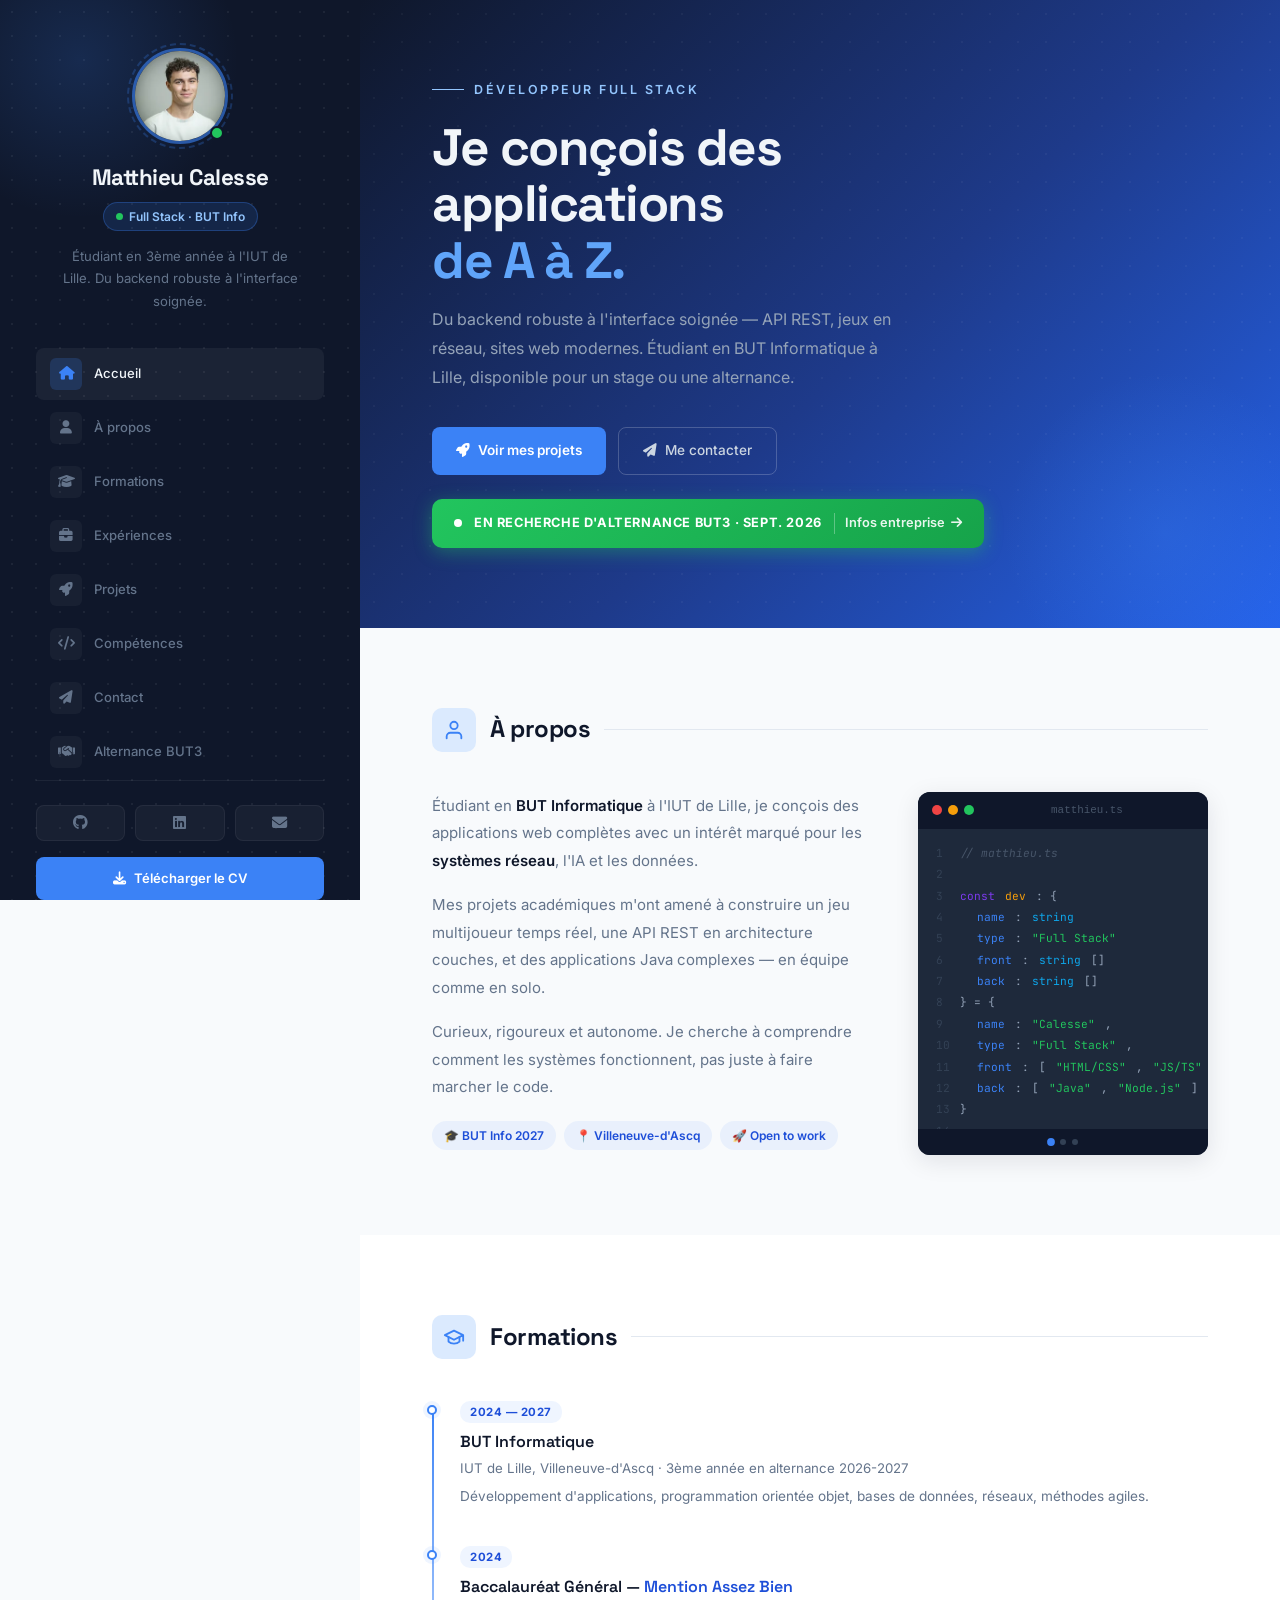
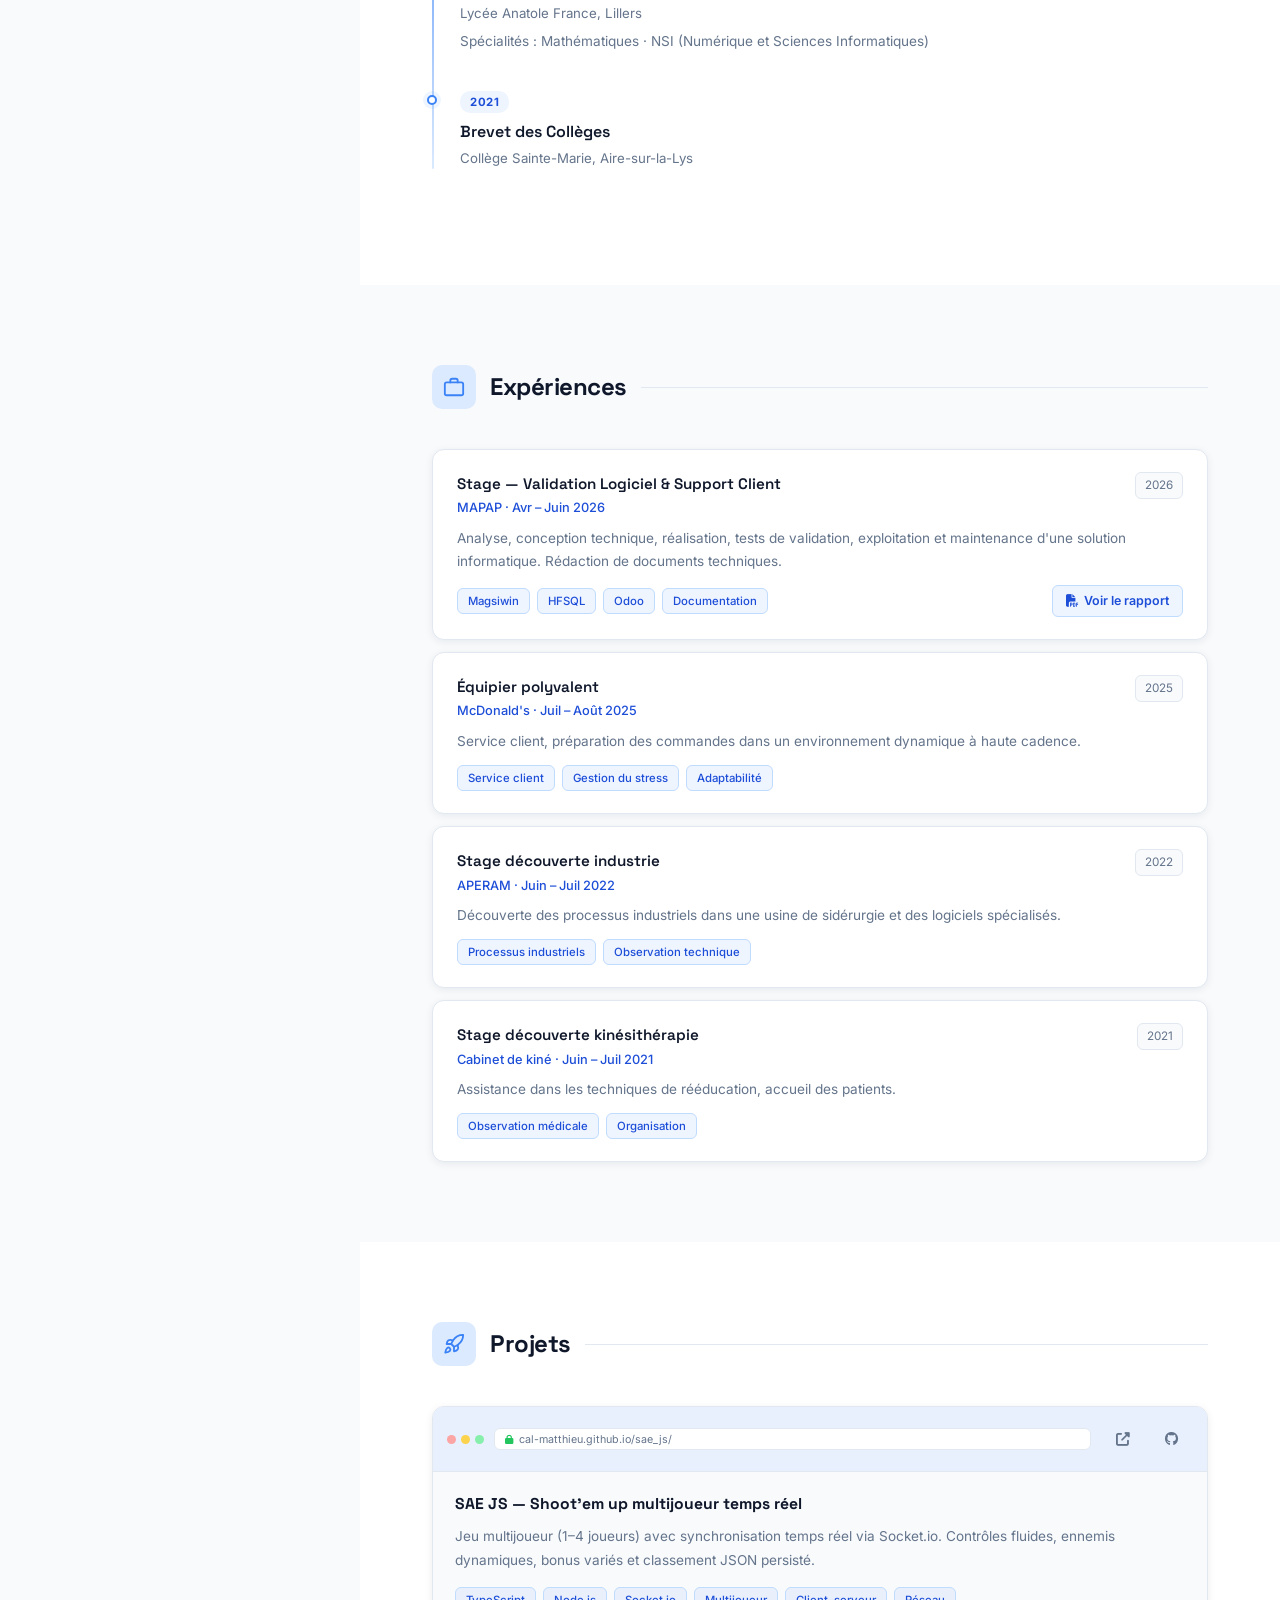
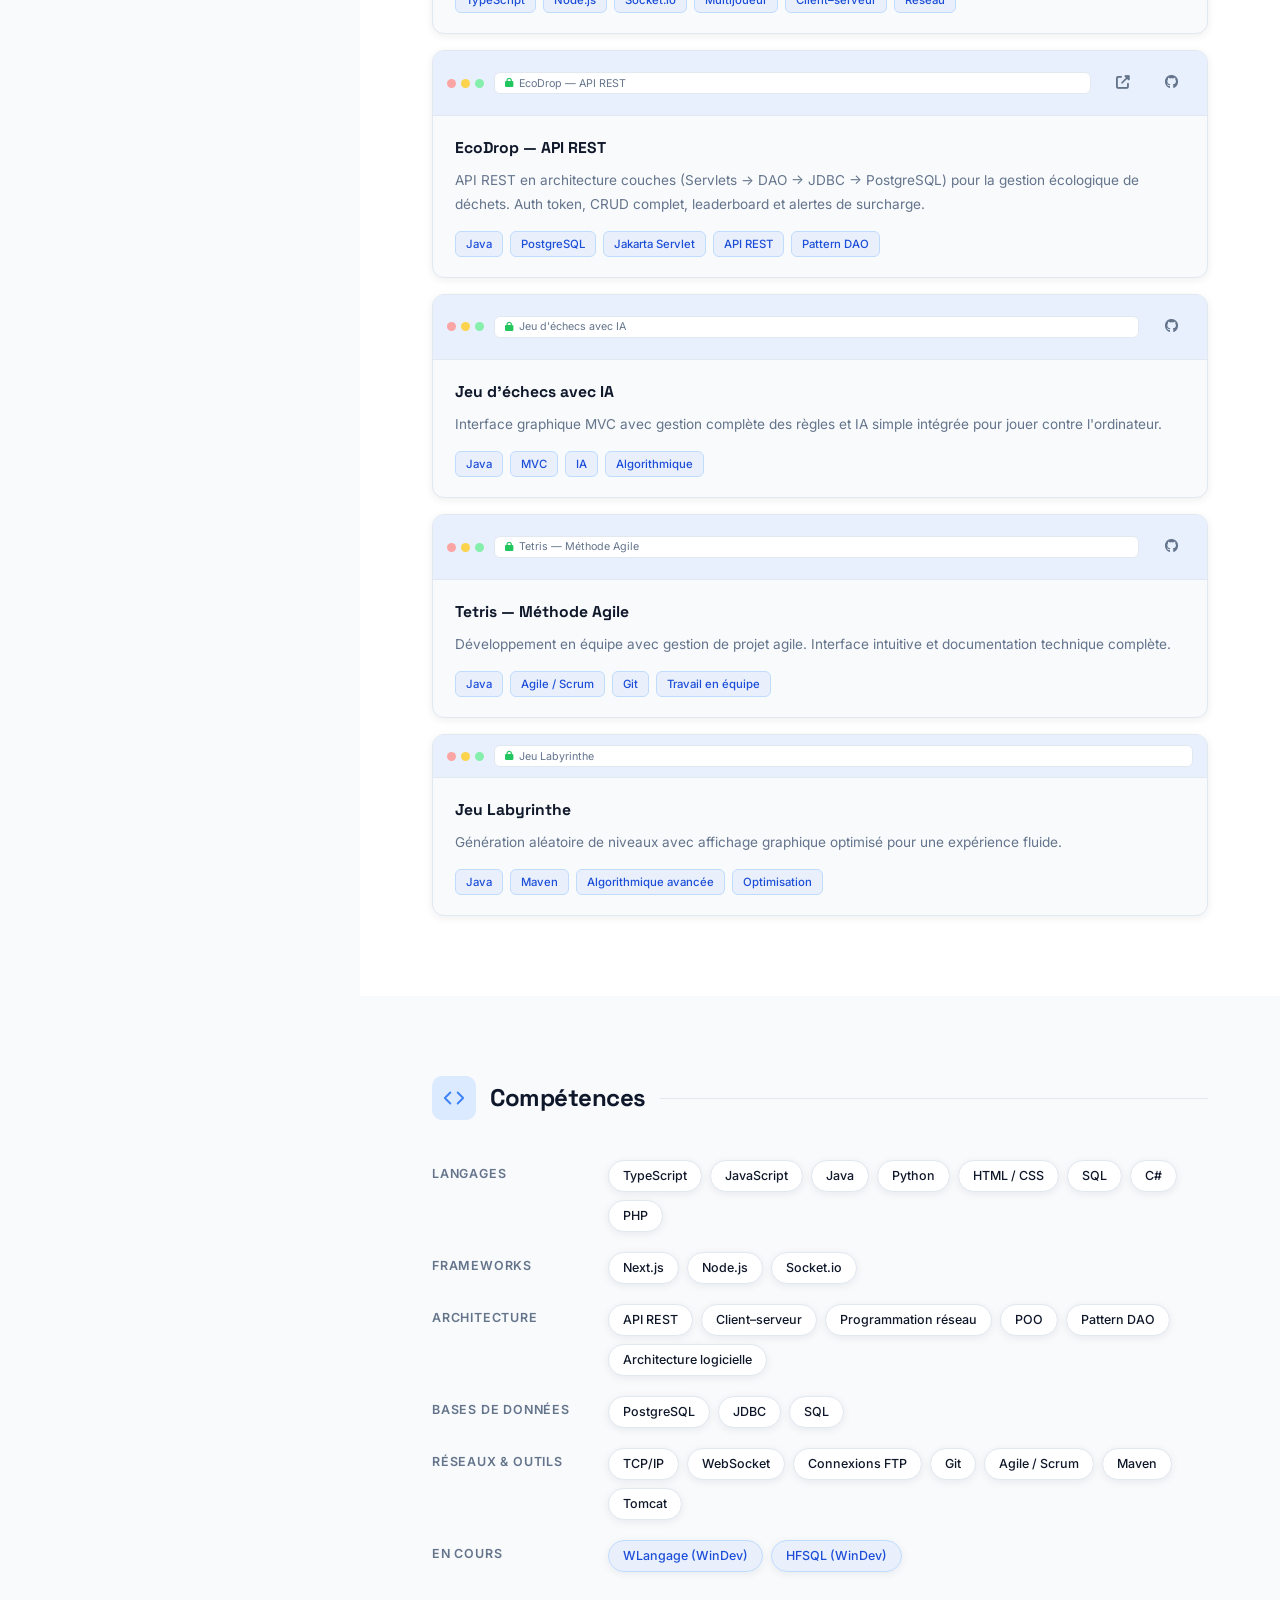
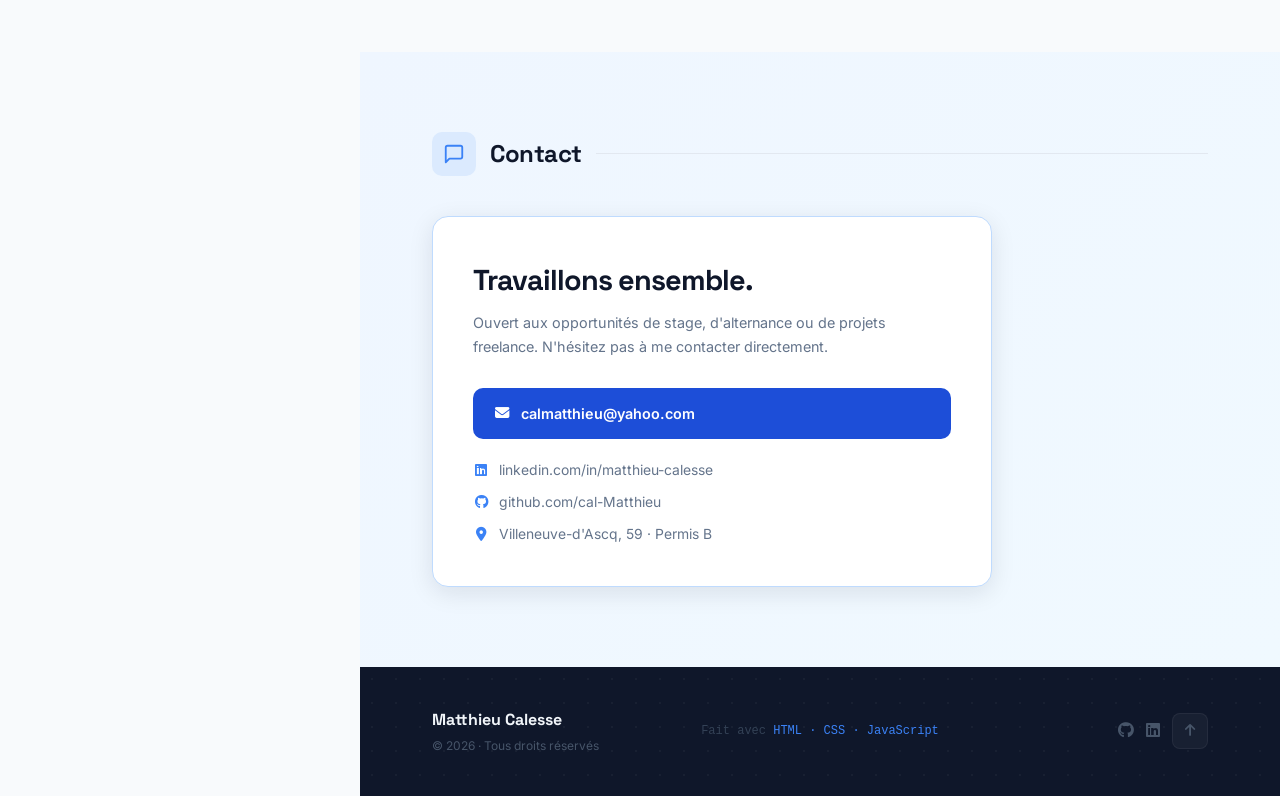
==== commit a690449c: "fix: scroll sidebar + carte IUT + CTA alternance plus visible - alternance.html + index.html : la si" ====
--- a/index.html
+++ b/index.html
@@ -102,9 +102,15 @@
       background: var(--sidebar-bg);
       display: flex;
       flex-direction: column;
-      overflow: hidden;
+      overflow-y: auto;
+      overflow-x: hidden;
       z-index: 50;
-    }
+      scrollbar-width: thin;
+      scrollbar-color: rgba(255,255,255,0.2) transparent;
+    }
+
+    .sidebar::-webkit-scrollbar { width: 6px; }
+    .sidebar::-webkit-scrollbar-thumb { background: rgba(255,255,255,0.15); border-radius: 3px; }
 
     .sidebar::before {
       content: '';
@@ -164,6 +170,7 @@
     }
 
     @keyframes spin { to { transform: rotate(360deg); } }
+    @keyframes pulse { 0%, 100% { opacity: 1; } 50% { opacity: 0.4; } }
 
     .profile-status {
       position: absolute;
@@ -426,6 +433,52 @@
       transform: translateY(-1px);
     }
 
+    .alternance-cta {
+      display: inline-flex;
+      align-items: center;
+      gap: 12px;
+      margin-top: 24px;
+      padding: 14px 22px;
+      background: linear-gradient(135deg, #22c55e, #16a34a);
+      border-radius: 10px;
+      text-decoration: none;
+      box-shadow: 0 4px 18px rgba(34,197,94,0.4);
+      transition: transform var(--ease), box-shadow var(--ease);
+      max-width: fit-content;
+    }
+
+    .alternance-cta:hover {
+      transform: translateY(-2px);
+      box-shadow: 0 8px 26px rgba(34,197,94,0.5);
+    }
+
+    .alternance-cta .cta-dot {
+      width: 8px; height: 8px;
+      background: #fff;
+      border-radius: 50%;
+      animation: pulse 2s ease-in-out infinite;
+      flex-shrink: 0;
+    }
+
+    .alternance-cta .cta-label {
+      color: #fff;
+      font-size: 0.8rem;
+      font-weight: 700;
+      text-transform: uppercase;
+      letter-spacing: 0.6px;
+    }
+
+    .alternance-cta .cta-arrow {
+      display: inline-flex;
+      align-items: center;
+      gap: 6px;
+      color: rgba(255,255,255,0.9);
+      font-size: 0.8rem;
+      font-weight: 600;
+      padding-left: 10px;
+      border-left: 1px solid rgba(255,255,255,0.3);
+    }
+
     .about-grid {
       display: grid;
       grid-template-columns: 1fr 290px;
@@ -917,10 +970,10 @@
           <a href="#contact" class="hero-btn-outline"><i class="fas fa-paper-plane" aria-hidden="true"></i> Me contacter</a>
         </div>
 
-        <a href="alternance.html" style="display:inline-flex;align-items:center;gap:10px;margin-top:20px;padding:12px 20px;background:rgba(34,197,94,0.12);border:1px solid rgba(34,197,94,0.35);border-radius:10px;text-decoration:none;transition:all 0.2s ease;max-width:fit-content;" onmouseover="this.style.background='rgba(34,197,94,0.22)'" onmouseout="this.style.background='rgba(34,197,94,0.12)'">
-          <span style="width:8px;height:8px;background:#22c55e;border-radius:50%;animation:pulse 2s ease-in-out infinite;flex-shrink:0;"></span>
-          <span style="color:#86efac;font-size:0.78rem;font-weight:700;text-transform:uppercase;letter-spacing:1px;">En recherche d'alternance BUT3 · Sept. 2026</span>
-          <span style="color:#6ee7b7;font-size:0.78rem;">→ Infos entreprise</span>
+        <a href="alternance.html" class="alternance-cta">
+          <span class="cta-dot" aria-hidden="true"></span>
+          <span class="cta-label">En recherche d'alternance BUT3 · Sept. 2026</span>
+          <span class="cta-arrow">Infos entreprise <i class="fas fa-arrow-right" aria-hidden="true"></i></span>
         </a>
       </div>
     </section>
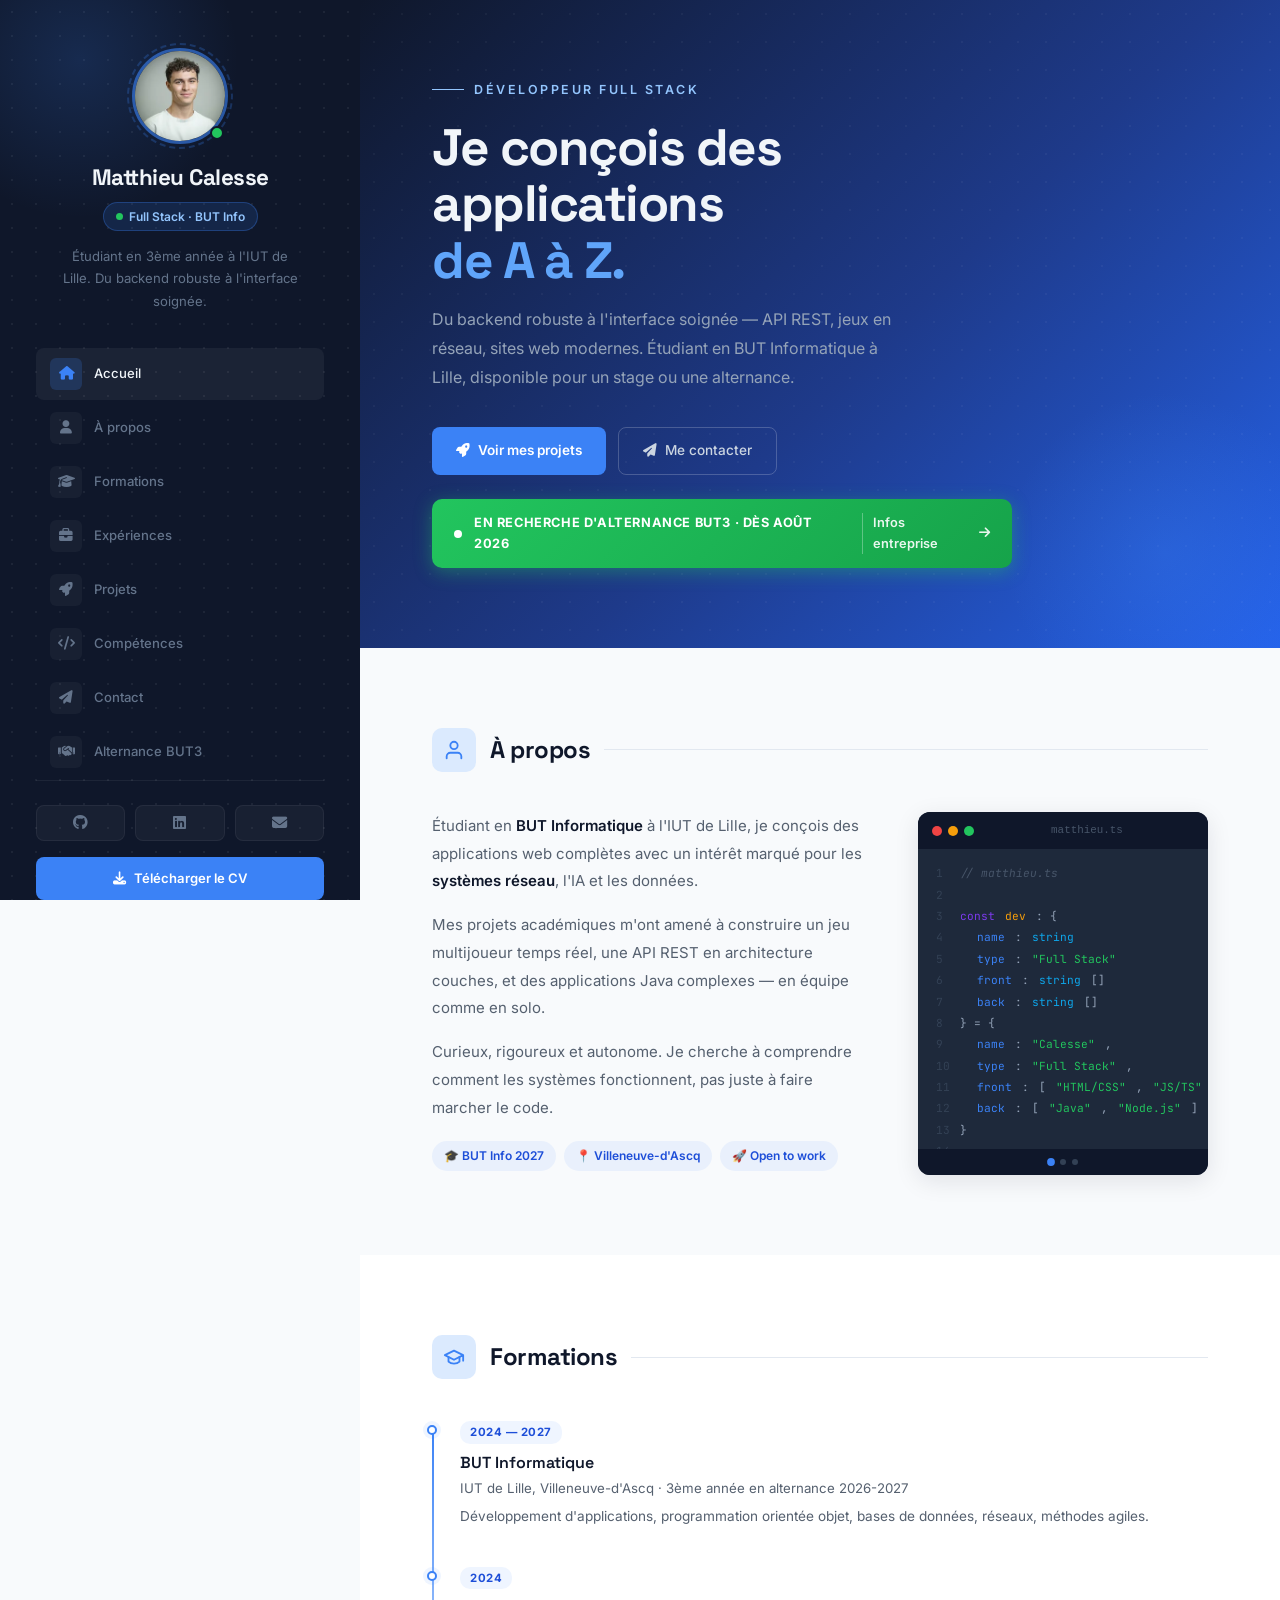
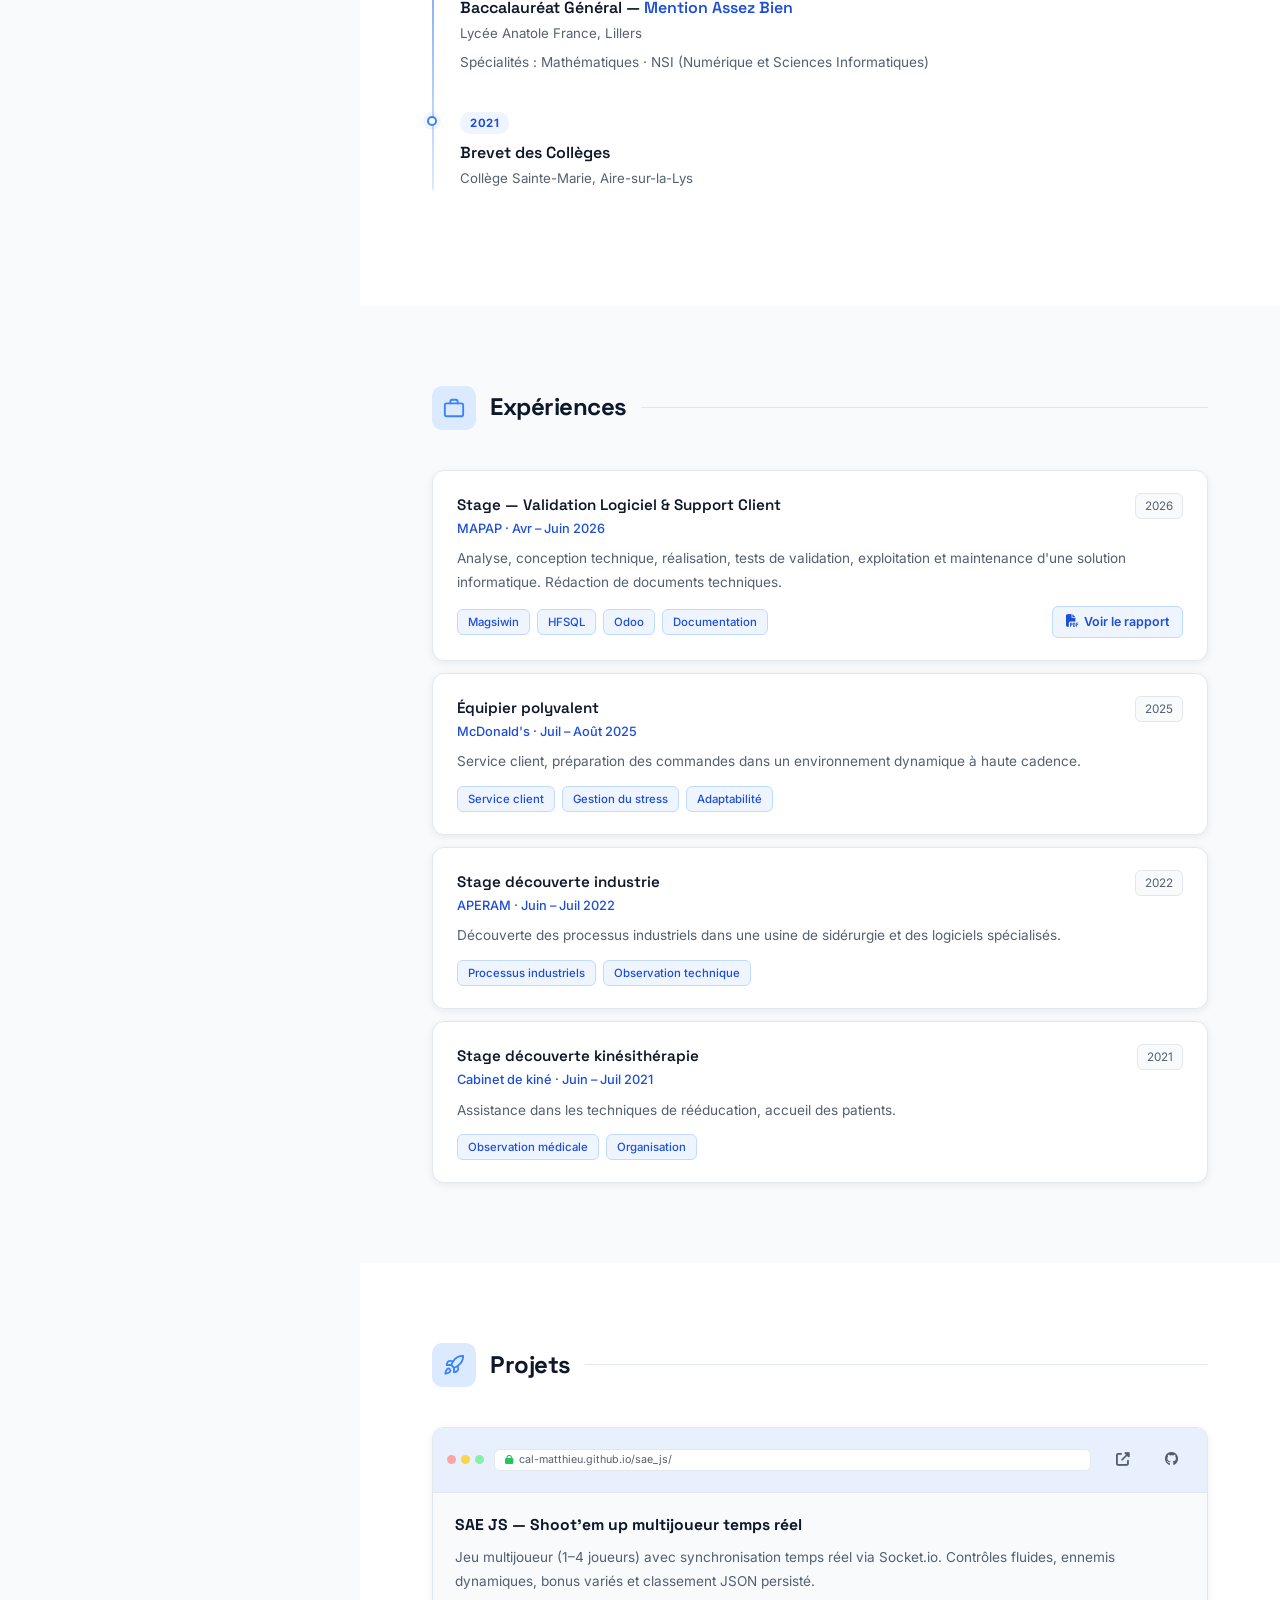
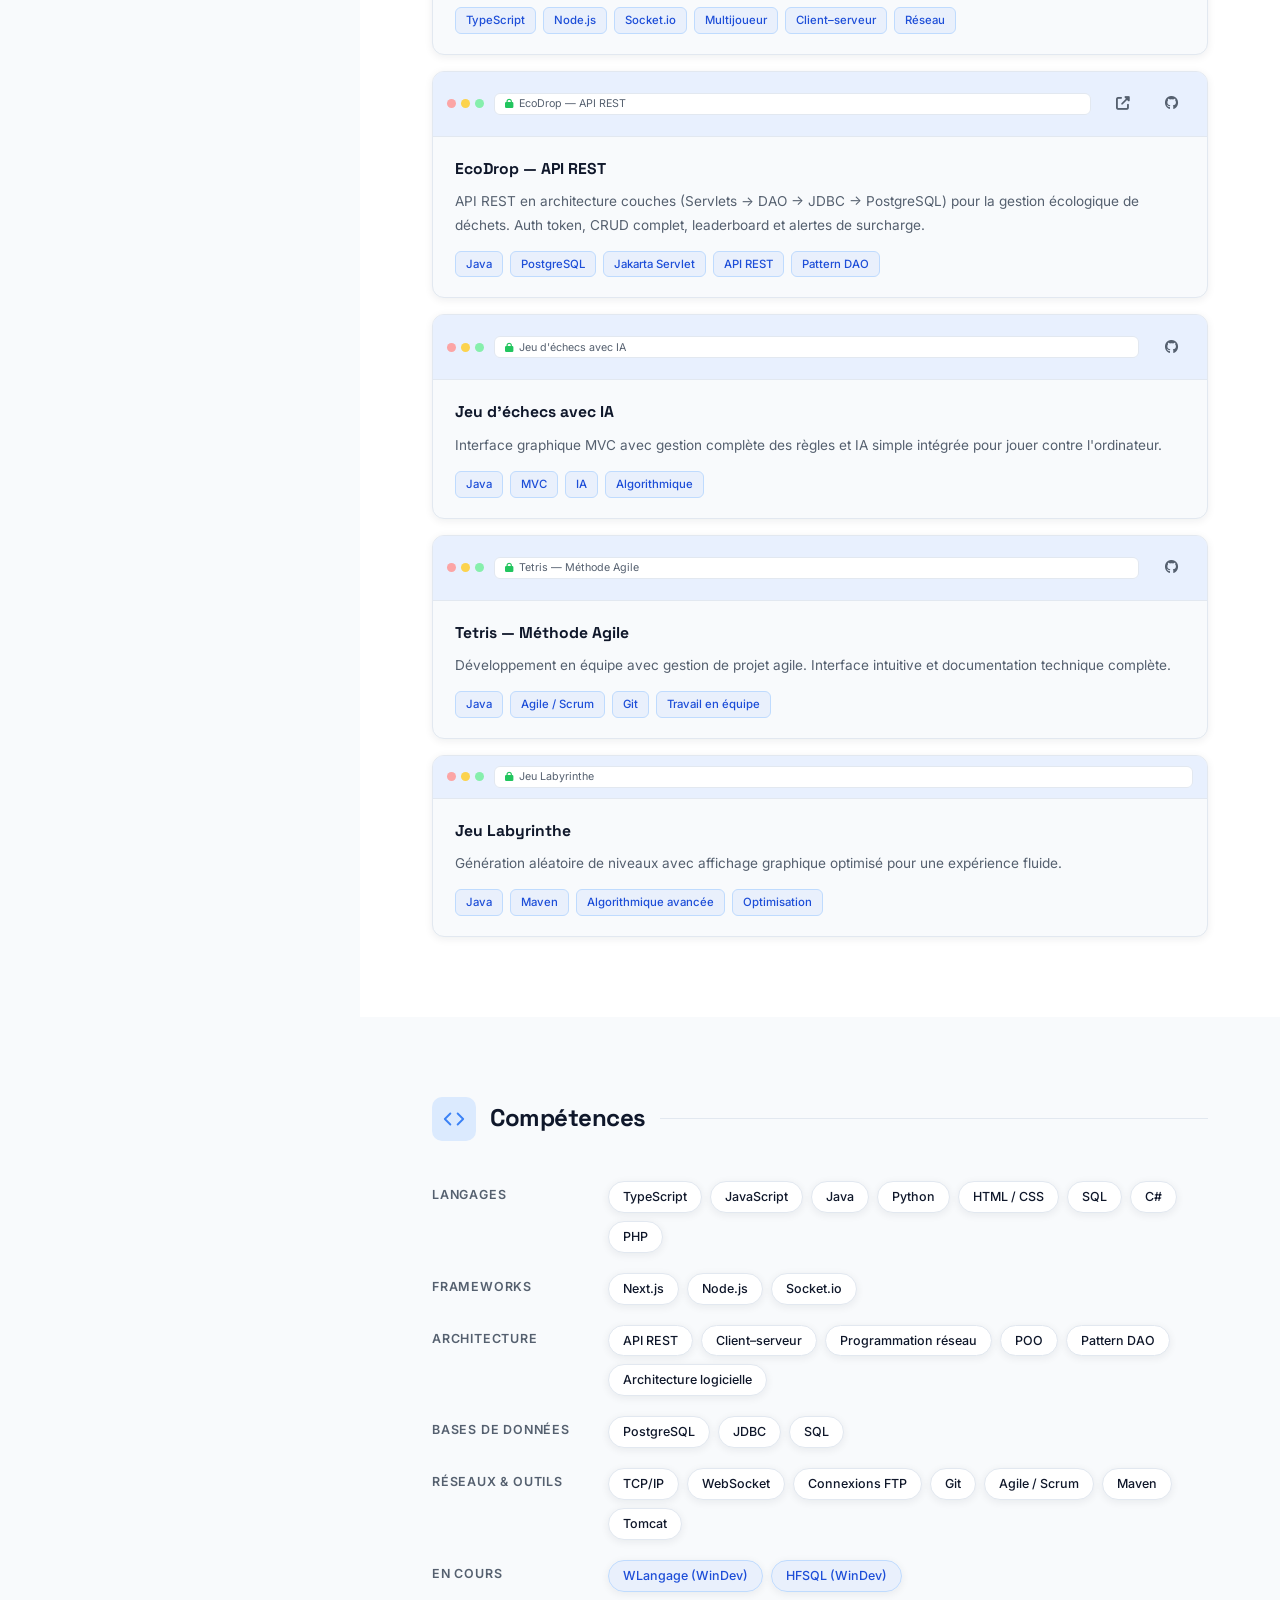
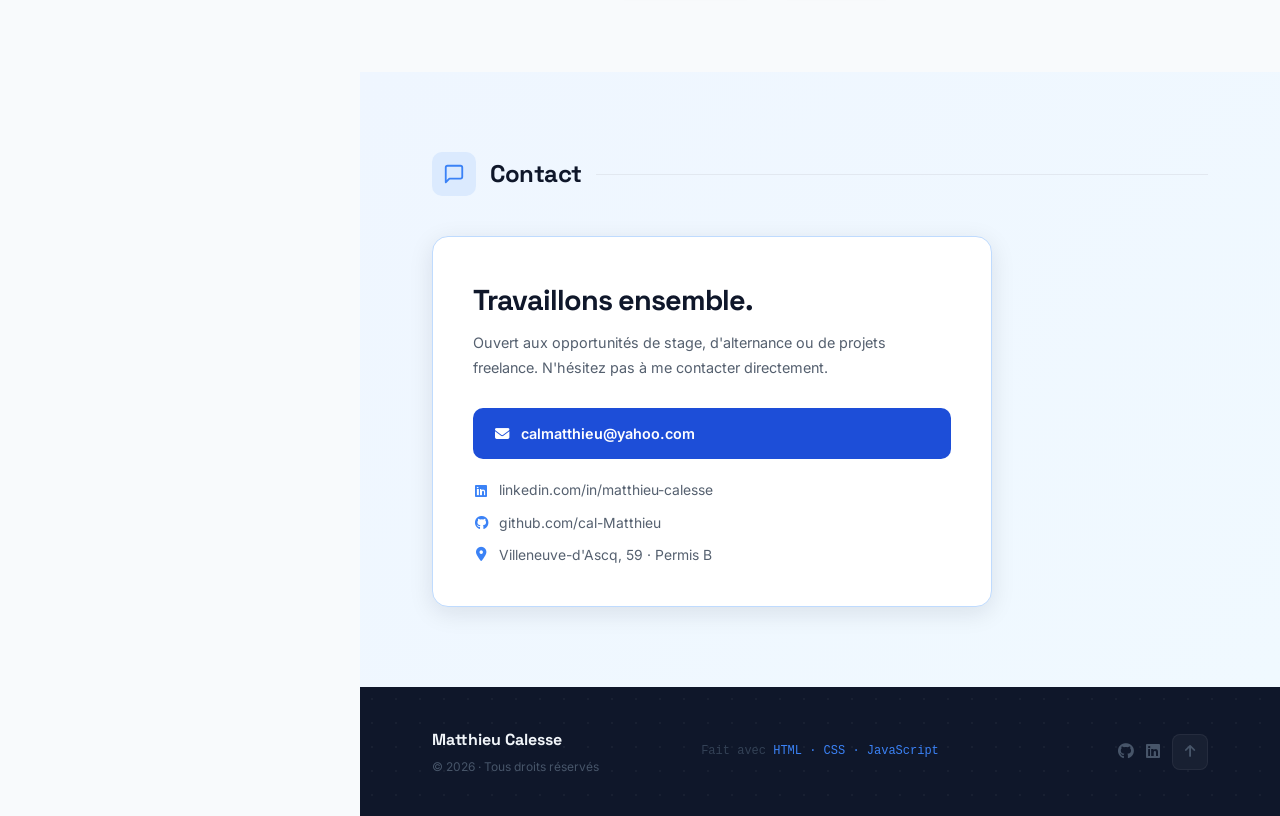
==== commit 49ec7c02: "fix: corrections du checkup alternance — SMIC, droit, mobile, OG Suite au checkup complet de la page" ====
--- a/index.html
+++ b/index.html
@@ -54,6 +54,7 @@
 
   <!-- Favicon -->
   <link rel="icon" type="image/svg+xml" href="favicon.svg">
+  <link rel="stylesheet" href="style.css">
 
   <!-- Fonts — chargement asynchrone pour ne pas bloquer le rendu -->
   <link rel="preconnect" href="https://fonts.googleapis.com">
@@ -64,237 +65,6 @@
   <noscript><link rel="stylesheet" href="https://cdnjs.cloudflare.com/ajax/libs/font-awesome/6.4.0/css/all.min.css"></noscript>
 
   <style>
-    *, *::before, *::after { box-sizing: border-box; margin: 0; padding: 0; }
-
-    :root {
-      --sidebar-bg: #0f172a;
-      --sidebar-border: rgba(255,255,255,0.06);
-      --accent: #3b82f6;
-      --accent-dark: #1d4ed8;
-      --accent-light: #dbeafe;
-      --accent-dim: rgba(59,130,246,0.08);
-      --content-bg: #f8fafc;
-      --section-white: #ffffff;
-      --text: #0f172a;
-      --text-muted: #64748b;
-      --border: #e2e8f0;
-      --shadow-sm: 0 2px 8px rgba(15,23,42,0.07);
-      --shadow-md: 0 6px 24px rgba(15,23,42,0.1);
-      --sidebar-width: 360px;
-      --ease: 0.2s ease;
-    }
-
-    html { scroll-behavior: smooth; }
-
-    body {
-      background: var(--content-bg);
-      color: var(--text);
-      font-family: 'Inter', sans-serif;
-      font-size: 15px;
-      line-height: 1.6;
-    }
-
-    .sidebar {
-      position: fixed;
-      top: 0; left: 0;
-      width: var(--sidebar-width);
-      height: 100vh;
-      background: var(--sidebar-bg);
-      display: flex;
-      flex-direction: column;
-      overflow-y: auto;
-      overflow-x: hidden;
-      z-index: 50;
-      scrollbar-width: thin;
-      scrollbar-color: rgba(255,255,255,0.2) transparent;
-    }
-
-    .sidebar::-webkit-scrollbar { width: 6px; }
-    .sidebar::-webkit-scrollbar-thumb { background: rgba(255,255,255,0.15); border-radius: 3px; }
-
-    .sidebar::before {
-      content: '';
-      position: absolute;
-      inset: 0;
-      background-image: radial-gradient(rgba(255,255,255,0.06) 1px, transparent 1px);
-      background-size: 24px 24px;
-      pointer-events: none;
-    }
-
-    .sidebar::after {
-      content: '';
-      position: absolute;
-      top: -100px; left: -80px;
-      width: 320px; height: 320px;
-      background: radial-gradient(circle, rgba(59,130,246,0.18) 0%, transparent 70%);
-      pointer-events: none;
-    }
-
-    .sidebar-inner {
-      position: relative;
-      z-index: 1;
-      display: flex;
-      flex-direction: column;
-      height: 100%;
-      padding: 48px 36px;
-    }
-
-    .profile {
-      display: flex;
-      flex-direction: column;
-      align-items: center;
-      margin-bottom: 36px;
-    }
-
-    .profile-photo-wrap {
-      position: relative;
-      width: 96px; height: 96px;
-      margin-bottom: 16px;
-    }
-
-    .profile-photo {
-      width: 96px; height: 96px;
-      border-radius: 50%;
-      object-fit: cover;
-      object-position: center top;
-      border: 3px solid rgba(59,130,246,0.6);
-      display: block;
-    }
-
-    .profile-photo-ring {
-      position: absolute;
-      inset: -5px;
-      border-radius: 50%;
-      border: 2px dashed rgba(59,130,246,0.25);
-      animation: spin 18s linear infinite;
-    }
-
-    @keyframes spin { to { transform: rotate(360deg); } }
-    @keyframes pulse { 0%, 100% { opacity: 1; } 50% { opacity: 0.4; } }
-
-    .profile-status {
-      position: absolute;
-      bottom: 4px; right: 4px;
-      width: 14px; height: 14px;
-      background: #22c55e;
-      border-radius: 50%;
-      border: 2px solid var(--sidebar-bg);
-    }
-
-    .profile-name {
-      font-family: 'Space Grotesk', sans-serif;
-      font-size: 1.4rem;
-      font-weight: 700;
-      color: #f1f5f9;
-      text-align: center;
-      letter-spacing: -0.5px;
-      margin-bottom: 6px;
-    }
-
-    .profile-role {
-      display: inline-flex;
-      align-items: center;
-      gap: 6px;
-      background: rgba(59,130,246,0.15);
-      border: 1px solid rgba(59,130,246,0.3);
-      color: #93c5fd;
-      font-size: 0.75rem;
-      font-weight: 600;
-      padding: 4px 12px;
-      border-radius: 20px;
-      margin-bottom: 14px;
-    }
-
-    .profile-bio {
-      font-size: 0.82rem;
-      color: #64748b;
-      text-align: center;
-      line-height: 1.7;
-      max-width: 240px;
-    }
-
-    .sidebar-nav { list-style: none; flex: 1; }
-    .sidebar-nav li { margin-bottom: 2px; }
-
-    .sidebar-nav a {
-      display: flex;
-      align-items: center;
-      gap: 12px;
-      padding: 10px 14px;
-      border-radius: 8px;
-      text-decoration: none;
-      font-size: 0.82rem;
-      font-weight: 500;
-      color: #64748b;
-      transition: all var(--ease);
-    }
-
-    .sidebar-nav a .nav-icon {
-      width: 32px; height: 32px;
-      background: rgba(255,255,255,0.04);
-      border-radius: 6px;
-      display: flex;
-      align-items: center;
-      justify-content: center;
-      font-size: 0.85rem;
-      flex-shrink: 0;
-      transition: all var(--ease);
-    }
-
-    .sidebar-nav a:hover,
-    .sidebar-nav a.active { background: rgba(255,255,255,0.05); color: #f1f5f9; }
-
-    .sidebar-nav a:hover .nav-icon,
-    .sidebar-nav a.active .nav-icon { background: rgba(59,130,246,0.2); color: #93c5fd; }
-
-    .sidebar-nav a.active { color: #f1f5f9; }
-    .sidebar-nav a.active .nav-icon { color: var(--accent); }
-
-    .sidebar-bottom { padding-top: 24px; border-top: 1px solid var(--sidebar-border); }
-
-    .social-row { display: flex; gap: 10px; margin-bottom: 16px; }
-
-    .social-btn {
-      flex: 1;
-      display: flex;
-      align-items: center;
-      justify-content: center;
-      height: 36px;
-      background: rgba(255,255,255,0.04);
-      border: 1px solid var(--sidebar-border);
-      border-radius: 8px;
-      color: #64748b;
-      font-size: 0.95rem;
-      text-decoration: none;
-      transition: all var(--ease);
-    }
-
-    .social-btn:hover {
-      background: rgba(59,130,246,0.15);
-      border-color: rgba(59,130,246,0.3);
-      color: #93c5fd;
-    }
-
-    .btn-cv {
-      display: flex;
-      align-items: center;
-      justify-content: center;
-      gap: 8px;
-      width: 100%;
-      padding: 11px;
-      background: var(--accent);
-      color: #fff;
-      border-radius: 8px;
-      font-size: 0.82rem;
-      font-weight: 600;
-      text-decoration: none;
-      transition: background var(--ease);
-    }
-
-    .btn-cv:hover { background: var(--accent-dark); }
-
-    .main { margin-left: var(--sidebar-width); min-height: 100vh; }
-
     .section-wrap {
       padding: 80px 72px;
       scroll-margin-top: 0;
@@ -876,22 +646,6 @@
     }
 
     .footer-top:hover { background: rgba(59,130,246,0.15); color: #93c5fd; border-color: rgba(59,130,246,0.3); }
-
-    .mobile-nav {
-      display: none;
-      position: fixed;
-      top: 0; left: 0; right: 0;
-      height: 56px;
-      background: rgba(255,255,255,0.95);
-      backdrop-filter: blur(12px);
-      border-bottom: 1px solid var(--border);
-      z-index: 100;
-      padding: 0 20px;
-      align-items: center;
-      justify-content: space-between;
-    }
-
-    .mobile-nav-name { font-family: 'Space Grotesk', sans-serif; font-weight: 700; color: var(--text); }
 
     @media (max-width: 960px) {
       .sidebar { display: none; }
@@ -972,7 +726,7 @@
 
         <a href="alternance.html" class="alternance-cta">
           <span class="cta-dot" aria-hidden="true"></span>
-          <span class="cta-label">En recherche d'alternance BUT3 · Sept. 2026</span>
+          <span class="cta-label">En recherche d'alternance BUT3 · Dès août 2026</span>
           <span class="cta-arrow">Infos entreprise <i class="fas fa-arrow-right" aria-hidden="true"></i></span>
         </a>
       </div>
--- a/style.css
+++ b/style.css
@@ -0,0 +1,331 @@
+/* ─────────────────────────────────────────────────────────────
+   style.css — styles communs au portfolio (cal-matthieu.github.io)
+   Partagé par index.html, alternance.html, rapport-stage.html et
+   projet-ecodrop.html. Chaque page garde ensuite un <style> inline
+   pour ses sections propres (hero, contenu, thème de couleur...).
+   ───────────────────────────────────────────────────────────── */
+
+*, *::before, *::after { box-sizing: border-box; margin: 0; padding: 0; }
+
+:root {
+  --sidebar-bg: #0f172a;
+  --sidebar-border: rgba(255,255,255,0.06);
+  --accent: #3b82f6;
+  --accent-dark: #1d4ed8;
+  --accent-light: #dbeafe;
+  --accent-dim: rgba(59,130,246,0.08);
+  --content-bg: #f8fafc;
+  --section-white: #ffffff;
+  --text: #0f172a;
+  --text-muted: #55606f;
+  --border: #e2e8f0;
+  --shadow-sm: 0 2px 8px rgba(15,23,42,0.07);
+  --shadow-md: 0 6px 24px rgba(15,23,42,0.1);
+  --sidebar-width: 360px;
+  --ease: 0.2s ease;
+}
+
+html { scroll-behavior: smooth; }
+
+body {
+  background: var(--content-bg);
+  color: var(--text);
+  font-family: 'Inter', sans-serif;
+  font-size: 15px;
+  line-height: 1.6;
+}
+
+@keyframes spin { to { transform: rotate(360deg); } }
+@keyframes pulse { 0%, 100% { opacity: 1; } 50% { opacity: 0.4; } }
+
+/* ─── SIDEBAR (index.html, alternance.html) ───
+   Thème par défaut en bleu (--accent). Une page qui veut une autre
+   teinte pour le badge de rôle (.profile-role) la redéfinit dans son
+   propre <style>, après ce fichier. */
+
+.sidebar {
+  position: fixed;
+  top: 0; left: 0;
+  width: var(--sidebar-width);
+  height: 100vh;
+  background: var(--sidebar-bg);
+  display: flex;
+  flex-direction: column;
+  overflow-y: auto;
+  overflow-x: hidden;
+  z-index: 50;
+  scrollbar-width: thin;
+  scrollbar-color: rgba(255,255,255,0.2) transparent;
+}
+
+.sidebar::-webkit-scrollbar { width: 6px; }
+.sidebar::-webkit-scrollbar-thumb { background: rgba(255,255,255,0.15); border-radius: 3px; }
+
+.sidebar::before {
+  content: '';
+  position: absolute;
+  inset: 0;
+  background-image: radial-gradient(rgba(255,255,255,0.06) 1px, transparent 1px);
+  background-size: 24px 24px;
+  pointer-events: none;
+}
+
+.sidebar::after {
+  content: '';
+  position: absolute;
+  top: -100px; left: -80px;
+  width: 320px; height: 320px;
+  background: radial-gradient(circle, rgba(59,130,246,0.18) 0%, transparent 70%);
+  pointer-events: none;
+}
+
+.sidebar-inner {
+  position: relative;
+  z-index: 1;
+  display: flex;
+  flex-direction: column;
+  height: 100%;
+  padding: 48px 36px;
+}
+
+.profile {
+  display: flex;
+  flex-direction: column;
+  align-items: center;
+  margin-bottom: 36px;
+}
+
+.profile-photo-wrap {
+  position: relative;
+  width: 96px; height: 96px;
+  margin-bottom: 16px;
+}
+
+.profile-photo {
+  width: 96px; height: 96px;
+  border-radius: 50%;
+  object-fit: cover;
+  object-position: center top;
+  border: 3px solid rgba(59,130,246,0.6);
+  display: block;
+}
+
+.profile-photo-ring {
+  position: absolute;
+  inset: -5px;
+  border-radius: 50%;
+  border: 2px dashed rgba(59,130,246,0.25);
+  animation: spin 18s linear infinite;
+}
+
+.profile-status {
+  position: absolute;
+  bottom: 4px; right: 4px;
+  width: 14px; height: 14px;
+  background: #22c55e;
+  border-radius: 50%;
+  border: 2px solid var(--sidebar-bg);
+}
+
+.profile-name {
+  font-family: 'Space Grotesk', sans-serif;
+  font-size: 1.4rem;
+  font-weight: 700;
+  color: #f1f5f9;
+  text-align: center;
+  letter-spacing: -0.5px;
+  margin-bottom: 6px;
+}
+
+.profile-role {
+  display: inline-flex;
+  align-items: center;
+  gap: 6px;
+  background: rgba(59,130,246,0.15);
+  border: 1px solid rgba(59,130,246,0.3);
+  color: #93c5fd;
+  font-size: 0.75rem;
+  font-weight: 600;
+  padding: 4px 12px;
+  border-radius: 20px;
+  margin-bottom: 14px;
+}
+
+.profile-bio {
+  font-size: 0.82rem;
+  color: #64748b;
+  text-align: center;
+  line-height: 1.7;
+  max-width: 240px;
+}
+
+.sidebar-nav { list-style: none; flex: 1; }
+.sidebar-nav li { margin-bottom: 2px; }
+
+.sidebar-nav a {
+  display: flex;
+  align-items: center;
+  gap: 12px;
+  padding: 10px 14px;
+  border-radius: 8px;
+  text-decoration: none;
+  font-size: 0.82rem;
+  font-weight: 500;
+  color: #64748b;
+  transition: all var(--ease);
+}
+
+.sidebar-nav a .nav-icon {
+  width: 32px; height: 32px;
+  background: rgba(255,255,255,0.04);
+  border-radius: 6px;
+  display: flex;
+  align-items: center;
+  justify-content: center;
+  font-size: 0.85rem;
+  flex-shrink: 0;
+  transition: all var(--ease);
+}
+
+.sidebar-nav a:hover,
+.sidebar-nav a.active { background: rgba(255,255,255,0.05); color: #f1f5f9; }
+
+.sidebar-nav a:hover .nav-icon,
+.sidebar-nav a.active .nav-icon { background: rgba(59,130,246,0.2); color: #93c5fd; }
+
+.sidebar-nav a.active .nav-icon { color: var(--accent); }
+
+.nav-divider {
+  height: 1px;
+  background: var(--sidebar-border);
+  margin: 10px 0;
+}
+
+.nav-label {
+  font-size: 0.68rem;
+  font-weight: 600;
+  color: #334155;
+  text-transform: uppercase;
+  letter-spacing: 1.5px;
+  padding: 0 14px;
+  margin-bottom: 6px;
+}
+
+.sidebar-bottom { padding-top: 24px; border-top: 1px solid var(--sidebar-border); }
+
+.social-row { display: flex; gap: 10px; margin-bottom: 16px; }
+
+.social-btn {
+  flex: 1;
+  display: flex;
+  align-items: center;
+  justify-content: center;
+  height: 36px;
+  background: rgba(255,255,255,0.04);
+  border: 1px solid var(--sidebar-border);
+  border-radius: 8px;
+  color: #64748b;
+  font-size: 0.95rem;
+  text-decoration: none;
+  transition: all var(--ease);
+}
+
+.social-btn:hover {
+  background: rgba(59,130,246,0.15);
+  border-color: rgba(59,130,246,0.3);
+  color: #93c5fd;
+}
+
+.btn-cv {
+  display: flex;
+  align-items: center;
+  justify-content: center;
+  gap: 8px;
+  width: 100%;
+  padding: 11px;
+  background: var(--accent);
+  color: #fff;
+  border-radius: 8px;
+  font-size: 0.82rem;
+  font-weight: 600;
+  text-decoration: none;
+  transition: background var(--ease);
+}
+
+.btn-cv:hover { background: var(--accent-dark); }
+
+.main { margin-left: var(--sidebar-width); min-height: 100vh; }
+
+.mobile-nav {
+  display: none;
+  position: fixed;
+  top: 0; left: 0; right: 0;
+  height: 56px;
+  background: rgba(255,255,255,0.95);
+  backdrop-filter: blur(12px);
+  border-bottom: 1px solid var(--border);
+  z-index: 100;
+  padding: 0 20px;
+  align-items: center;
+  justify-content: space-between;
+}
+
+.mobile-nav-name { font-family: 'Space Grotesk', sans-serif; font-weight: 700; color: var(--text); }
+
+/* ─── TOPBAR + FOOTER (rapport-stage.html, projet-ecodrop.html) ─── */
+
+.topbar {
+  position: sticky;
+  top: 0;
+  z-index: 100;
+  background: var(--sidebar-bg);
+  border-bottom: 1px solid var(--sidebar-border);
+  padding: 0 48px;
+  height: 56px;
+  display: flex;
+  align-items: center;
+  justify-content: space-between;
+}
+
+.topbar-back {
+  display: inline-flex;
+  align-items: center;
+  gap: 8px;
+  color: #94a3b8;
+  text-decoration: none;
+  font-size: 0.82rem;
+  font-weight: 500;
+  transition: color var(--ease);
+}
+.topbar-back:hover { color: #f1f5f9; }
+
+.topbar-name {
+  font-family: 'Space Grotesk', sans-serif;
+  font-size: 0.95rem;
+  font-weight: 700;
+  color: #f1f5f9;
+}
+
+footer {
+  background: var(--sidebar-bg);
+  padding: 32px 80px;
+  display: flex;
+  align-items: center;
+  justify-content: space-between;
+  position: relative;
+  overflow: hidden;
+}
+footer::before {
+  content: '';
+  position: absolute;
+  inset: 0;
+  background-image: radial-gradient(rgba(255,255,255,0.04) 1px, transparent 1px);
+  background-size: 24px 24px;
+  pointer-events: none;
+}
+.footer-left { position: relative; z-index: 1; }
+.footer-name { font-family: 'Space Grotesk', sans-serif; font-size: 0.95rem; font-weight: 700; color: #f1f5f9; margin-bottom: 2px; }
+.footer-copy { font-size: 0.72rem; color: #475569; }
+.footer-right { position: relative; z-index: 1; display: flex; gap: 12px; align-items: center; }
+.footer-link { color: #475569; font-size: 1rem; text-decoration: none; transition: color var(--ease); }
+.footer-link:hover { color: #3b82f6; }
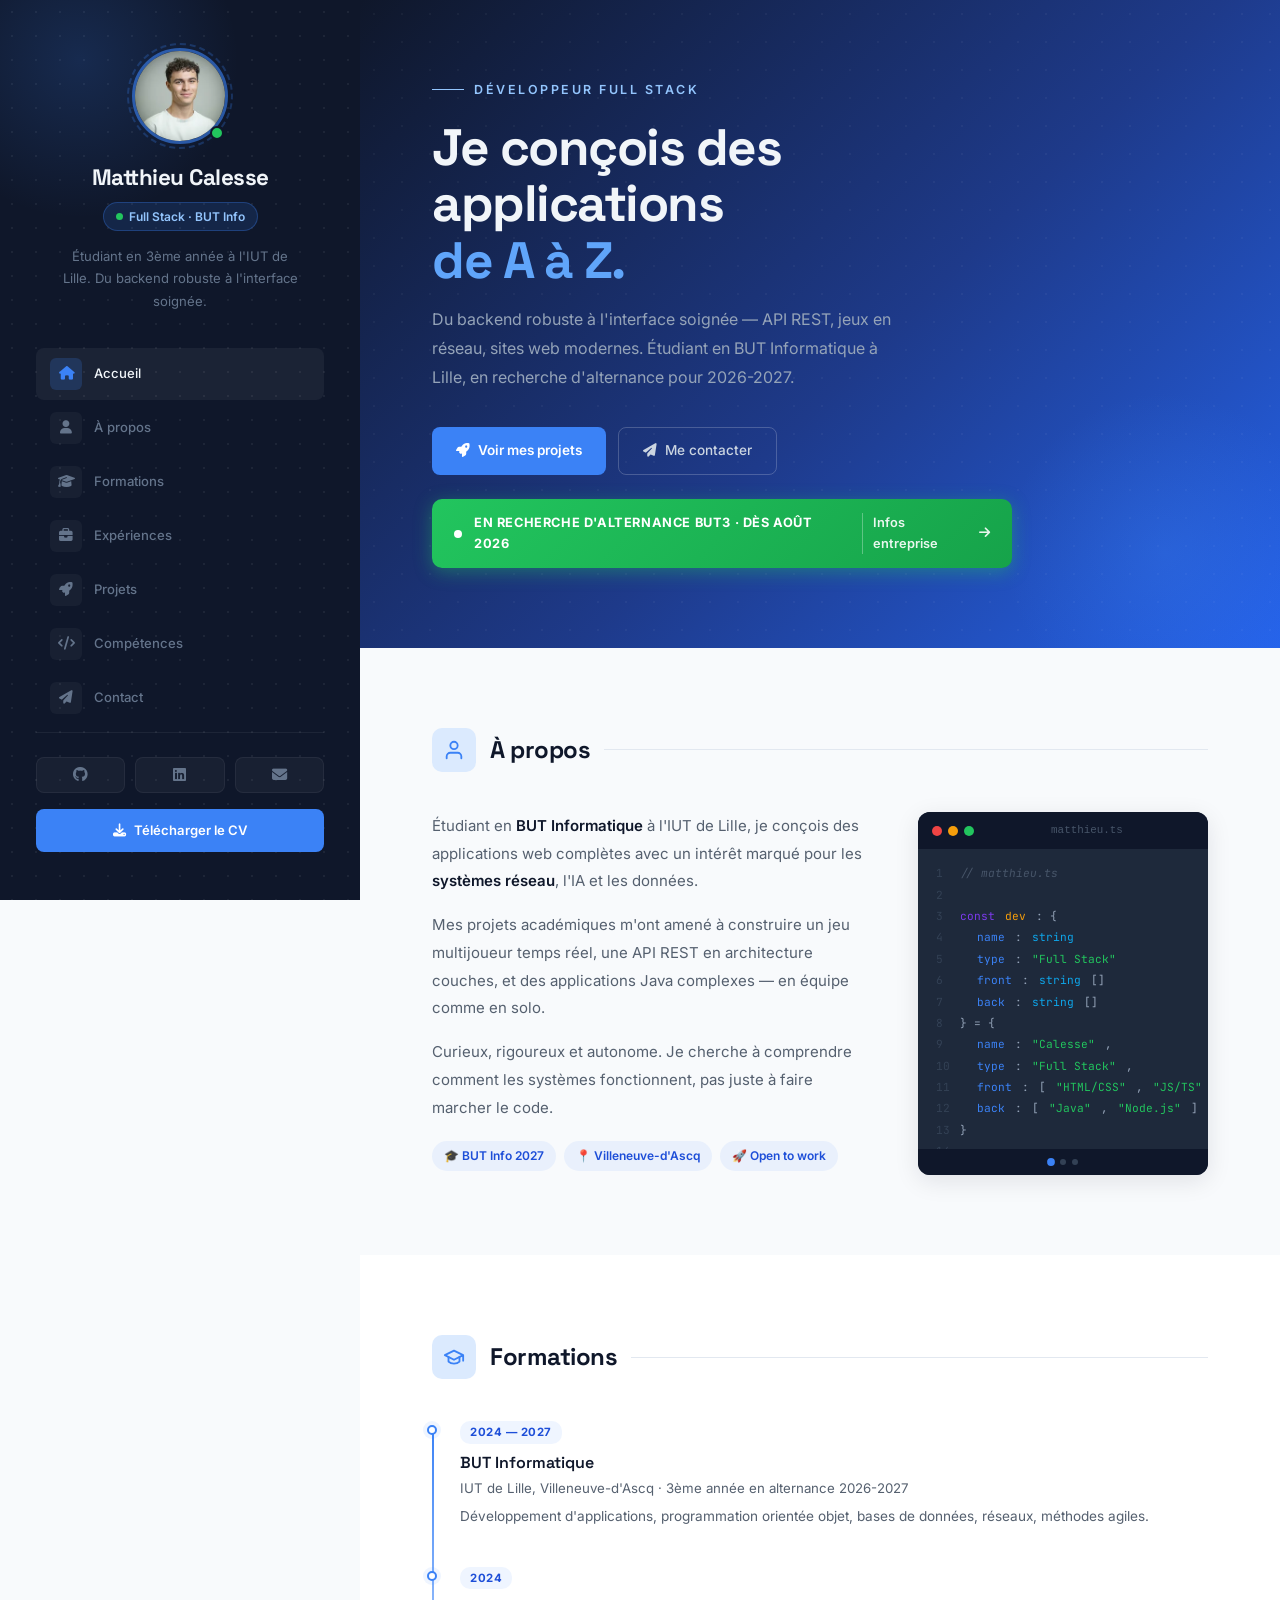
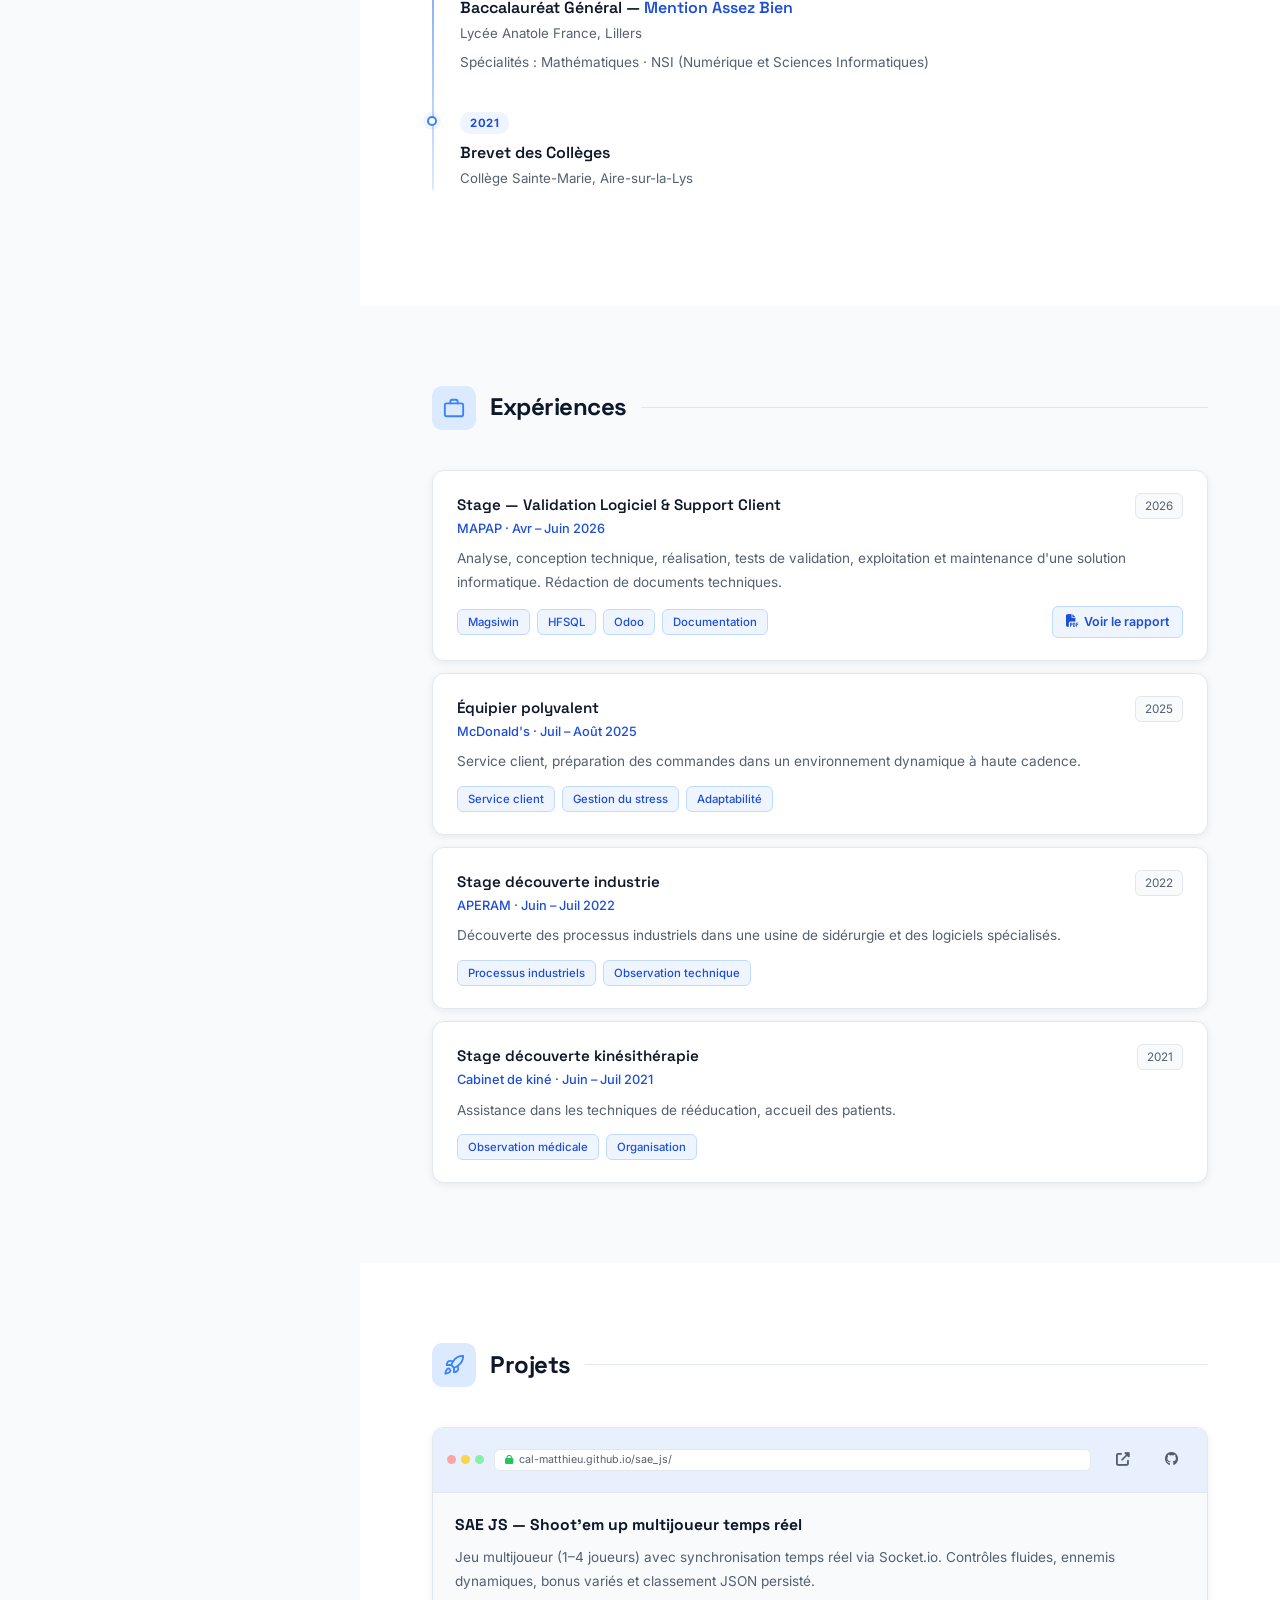
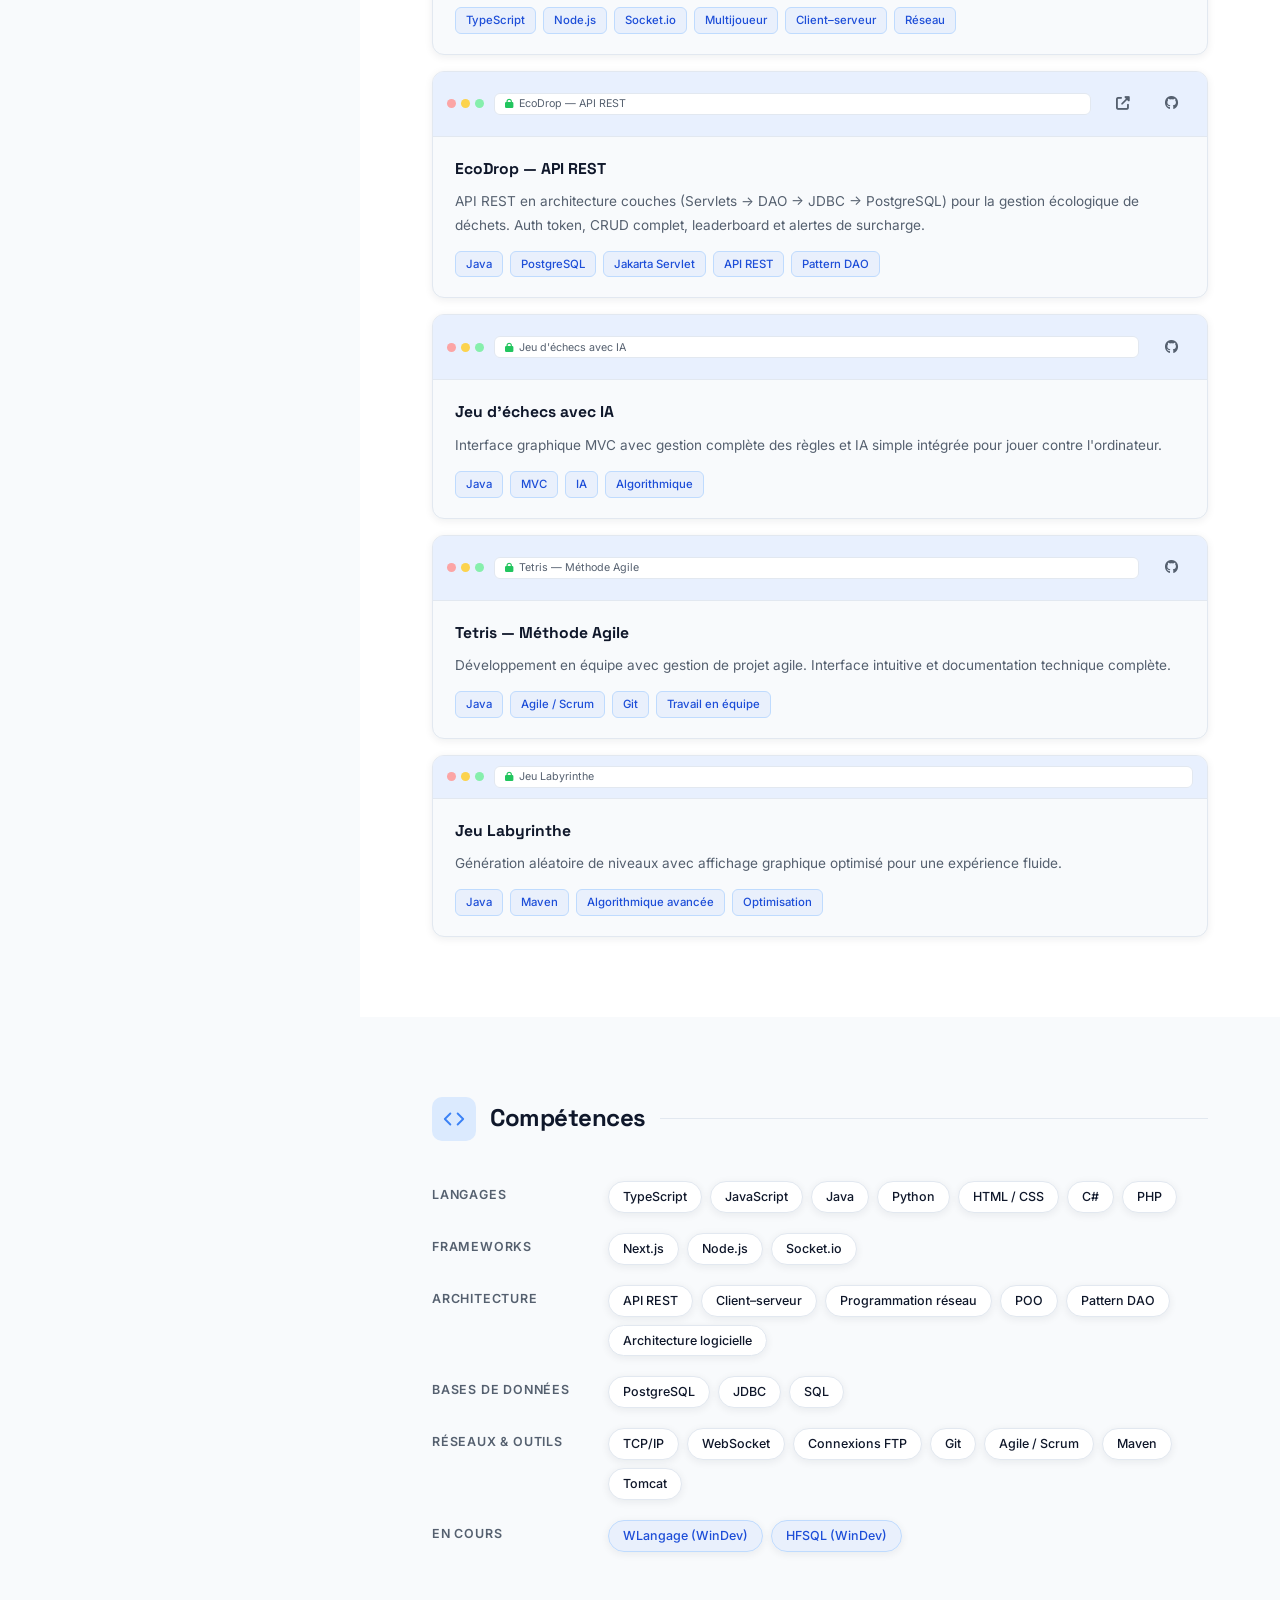
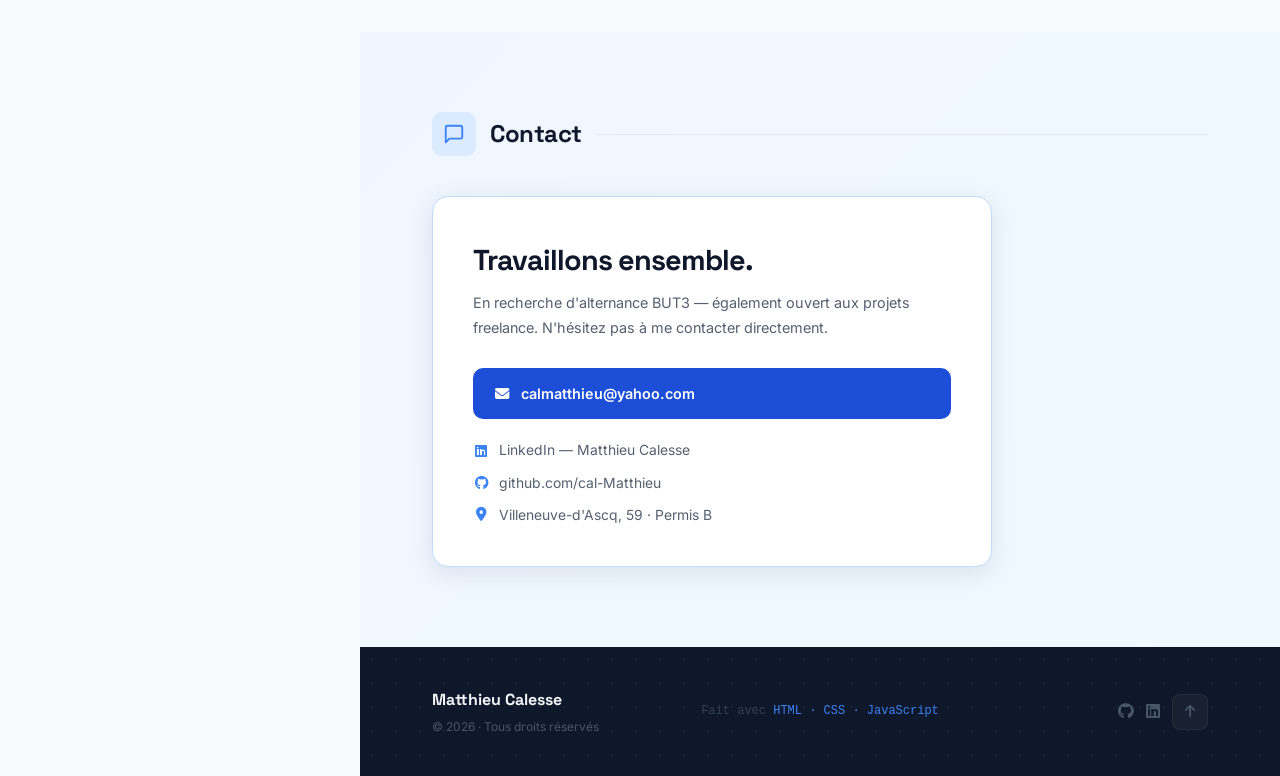
==== commit f18ad55f: "fix: corrections du checkup index — nav, discours alternance, LinkedIn, SQL Suite au checkup complet" ====
--- a/index.html
+++ b/index.html
@@ -7,7 +7,7 @@
   <!-- SEO -->
   <meta name="google-site-verification" content="qJPfq9SnnTP_v7-9clJBIypsTPFIBG0LjUOSXHfTbuQ">
   <title>Matthieu Calesse — Développeur Full Stack à Lille</title>
-  <meta name="description" content="Portfolio de Matthieu Calesse, développeur Full Stack étudiant en BUT Informatique à Lille. TypeScript, Java, Node.js, API REST. Disponible pour stage ou alternance.">
+  <meta name="description" content="Portfolio de Matthieu Calesse, développeur Full Stack étudiant en BUT Informatique à Lille. TypeScript, Java, Node.js, API REST. En recherche d'alternance BUT3 pour 2026-2027.">
   <meta name="keywords" content="développeur web Lille, développeur full stack, portfolio, BUT informatique, TypeScript, Java, Node.js">
   <meta name="author" content="Matthieu Calesse">
   <link rel="canonical" href="https://cal-matthieu.github.io/">
@@ -485,6 +485,8 @@
       font-size: 0.67rem;
       color: var(--text-muted);
       overflow: hidden;
+      white-space: nowrap;
+      text-overflow: ellipsis;
     }
 
     .browser-bar i { font-size: 0.6rem; color: #22c55e; flex-shrink: 0; }
@@ -696,7 +698,6 @@
         <li><a href="#projets"><span class="nav-icon"><i class="fas fa-rocket" aria-hidden="true"></i></span>Projets</a></li>
         <li><a href="#competences"><span class="nav-icon"><i class="fas fa-code" aria-hidden="true"></i></span>Compétences</a></li>
         <li><a href="#contact"><span class="nav-icon"><i class="fas fa-paper-plane" aria-hidden="true"></i></span>Contact</a></li>
-        <li><a href="alternance.html"><span class="nav-icon"><i class="fas fa-handshake" aria-hidden="true"></i></span>Alternance BUT3</a></li>
       </ul>
 
       <div class="sidebar-bottom">
@@ -718,7 +719,7 @@
       <div class="hero-content">
         <div class="hero-greeting">Développeur Full Stack</div>
         <h1 class="hero-title">Je conçois des applications<br><span>de A à Z.</span></h1>
-        <p class="hero-sub">Du backend robuste à l'interface soignée — API REST, jeux en réseau, sites web modernes. Étudiant en BUT Informatique à Lille, disponible pour un stage ou une alternance.</p>
+        <p class="hero-sub">Du backend robuste à l'interface soignée — API REST, jeux en réseau, sites web modernes. Étudiant en BUT Informatique à Lille, en recherche d'alternance pour 2026-2027.</p>
         <div class="hero-actions">
           <a href="#projets" class="hero-btn-primary"><i class="fas fa-rocket" aria-hidden="true"></i> Voir mes projets</a>
           <a href="#contact" class="hero-btn-outline"><i class="fas fa-paper-plane" aria-hidden="true"></i> Me contacter</a>
@@ -1006,7 +1007,7 @@
           <div class="skill-pills">
             <span class="skill-pill">TypeScript</span><span class="skill-pill">JavaScript</span>
             <span class="skill-pill">Java</span><span class="skill-pill">Python</span>
-            <span class="skill-pill">HTML / CSS</span><span class="skill-pill">SQL</span>
+            <span class="skill-pill">HTML / CSS</span>
             <span class="skill-pill">C#</span><span class="skill-pill">PHP</span>
           </div>
         </div>
@@ -1062,12 +1063,12 @@
       </div>
       <div class="contact-card">
         <div class="contact-heading">Travaillons ensemble.</div>
-        <p class="contact-sub">Ouvert aux opportunités de stage, d'alternance ou de projets freelance. N'hésitez pas à me contacter directement.</p>
+        <p class="contact-sub">En recherche d'alternance BUT3 — également ouvert aux projets freelance. N'hésitez pas à me contacter directement.</p>
         <a href="mailto:calmatthieu@yahoo.com" class="contact-email">
           <i class="fas fa-envelope" aria-hidden="true"></i> calmatthieu@yahoo.com
         </a>
         <div class="contact-row">
-          <a href="https://www.linkedin.com/in/matthieu-calesse-3a06b335a/" target="_blank" rel="noopener noreferrer" class="contact-link"><i class="fab fa-linkedin" aria-hidden="true"></i> linkedin.com/in/matthieu-calesse</a>
+          <a href="https://www.linkedin.com/in/matthieu-calesse-3a06b335a/" target="_blank" rel="noopener noreferrer" class="contact-link"><i class="fab fa-linkedin" aria-hidden="true"></i> LinkedIn — Matthieu Calesse</a>
           <a href="https://github.com/cal-Matthieu" target="_blank" rel="noopener noreferrer" class="contact-link"><i class="fab fa-github" aria-hidden="true"></i> github.com/cal-Matthieu</a>
           <span class="contact-link"><i class="fas fa-map-marker-alt" aria-hidden="true"></i> Villeneuve-d'Ascq, 59 · Permis B</span>
         </div>
@@ -1092,7 +1093,7 @@
 
   <script>
     const sections = document.querySelectorAll('section[id]');
-    const navLinks = document.querySelectorAll('.sidebar-nav a');
+    const navLinks = document.querySelectorAll('.sidebar-nav a[href^="#"]');
 
     let isScrollingByClick = false;
     let scrollEndTimer;
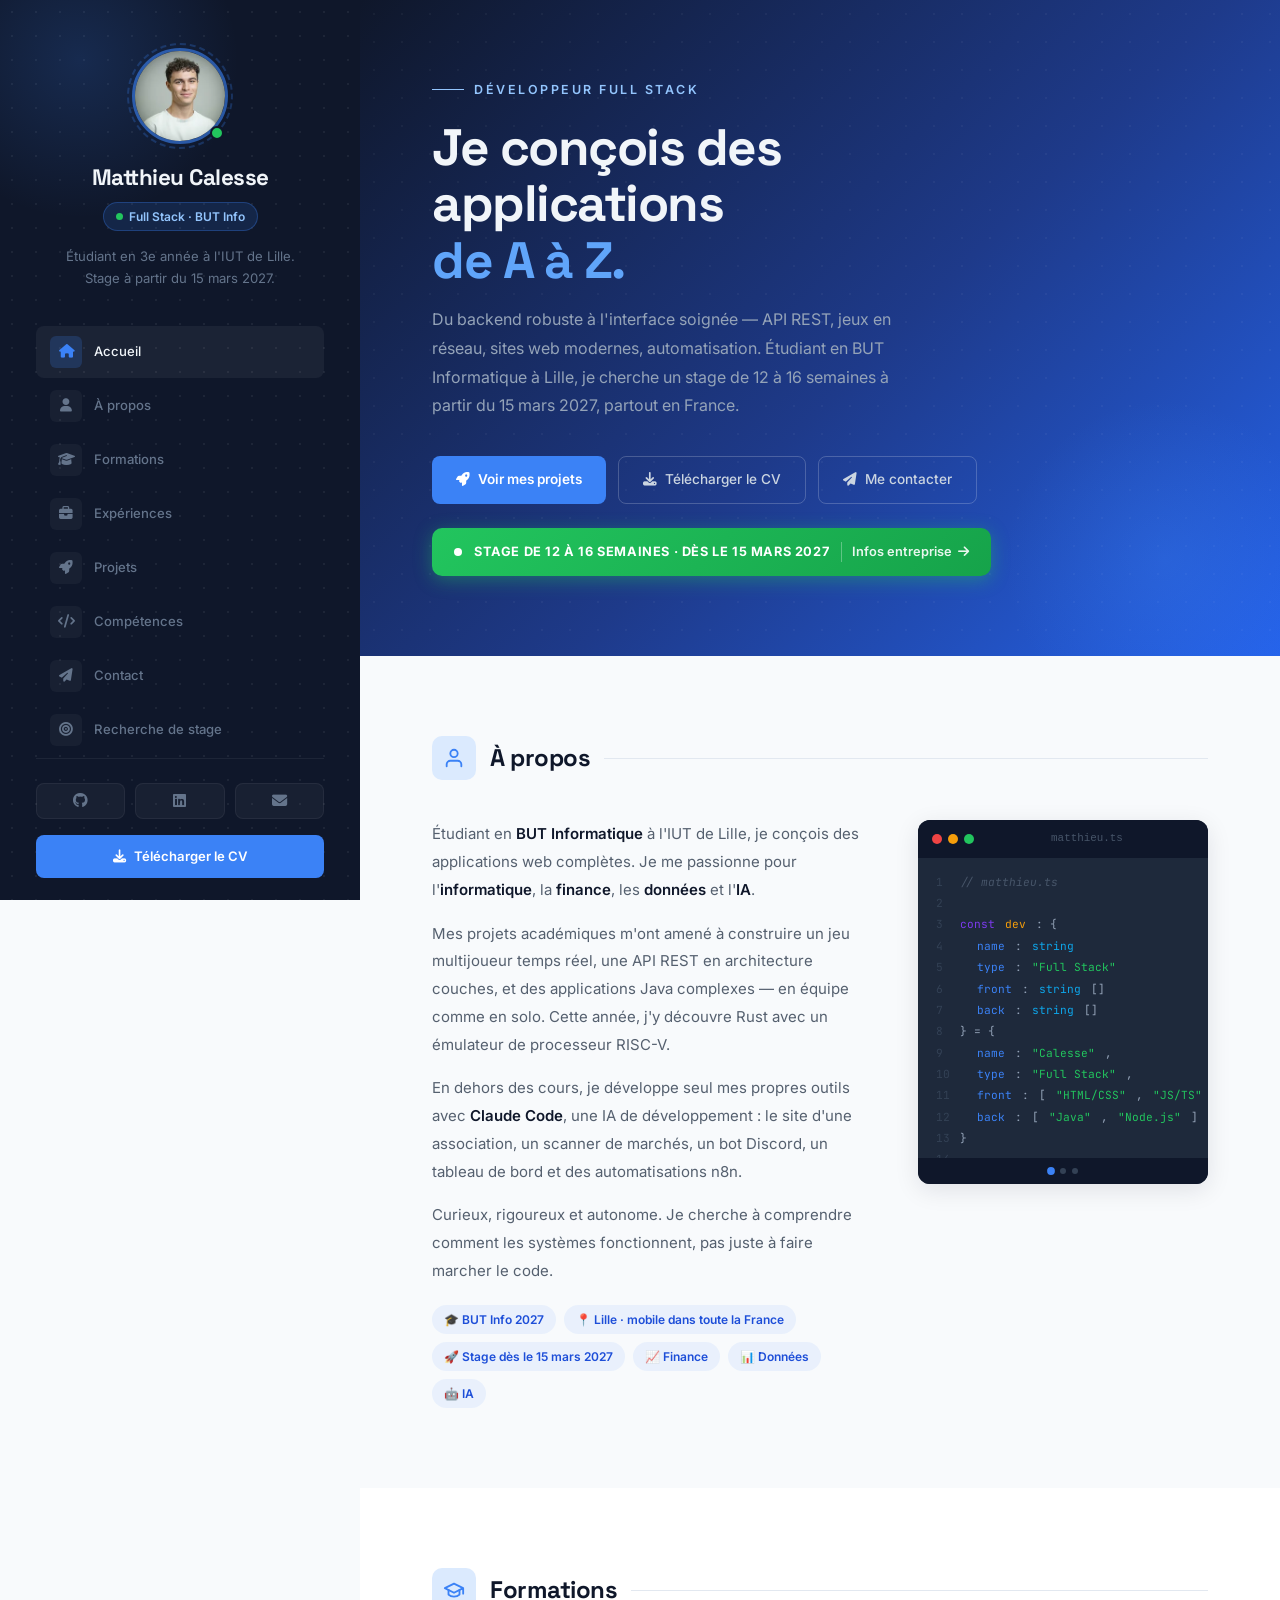
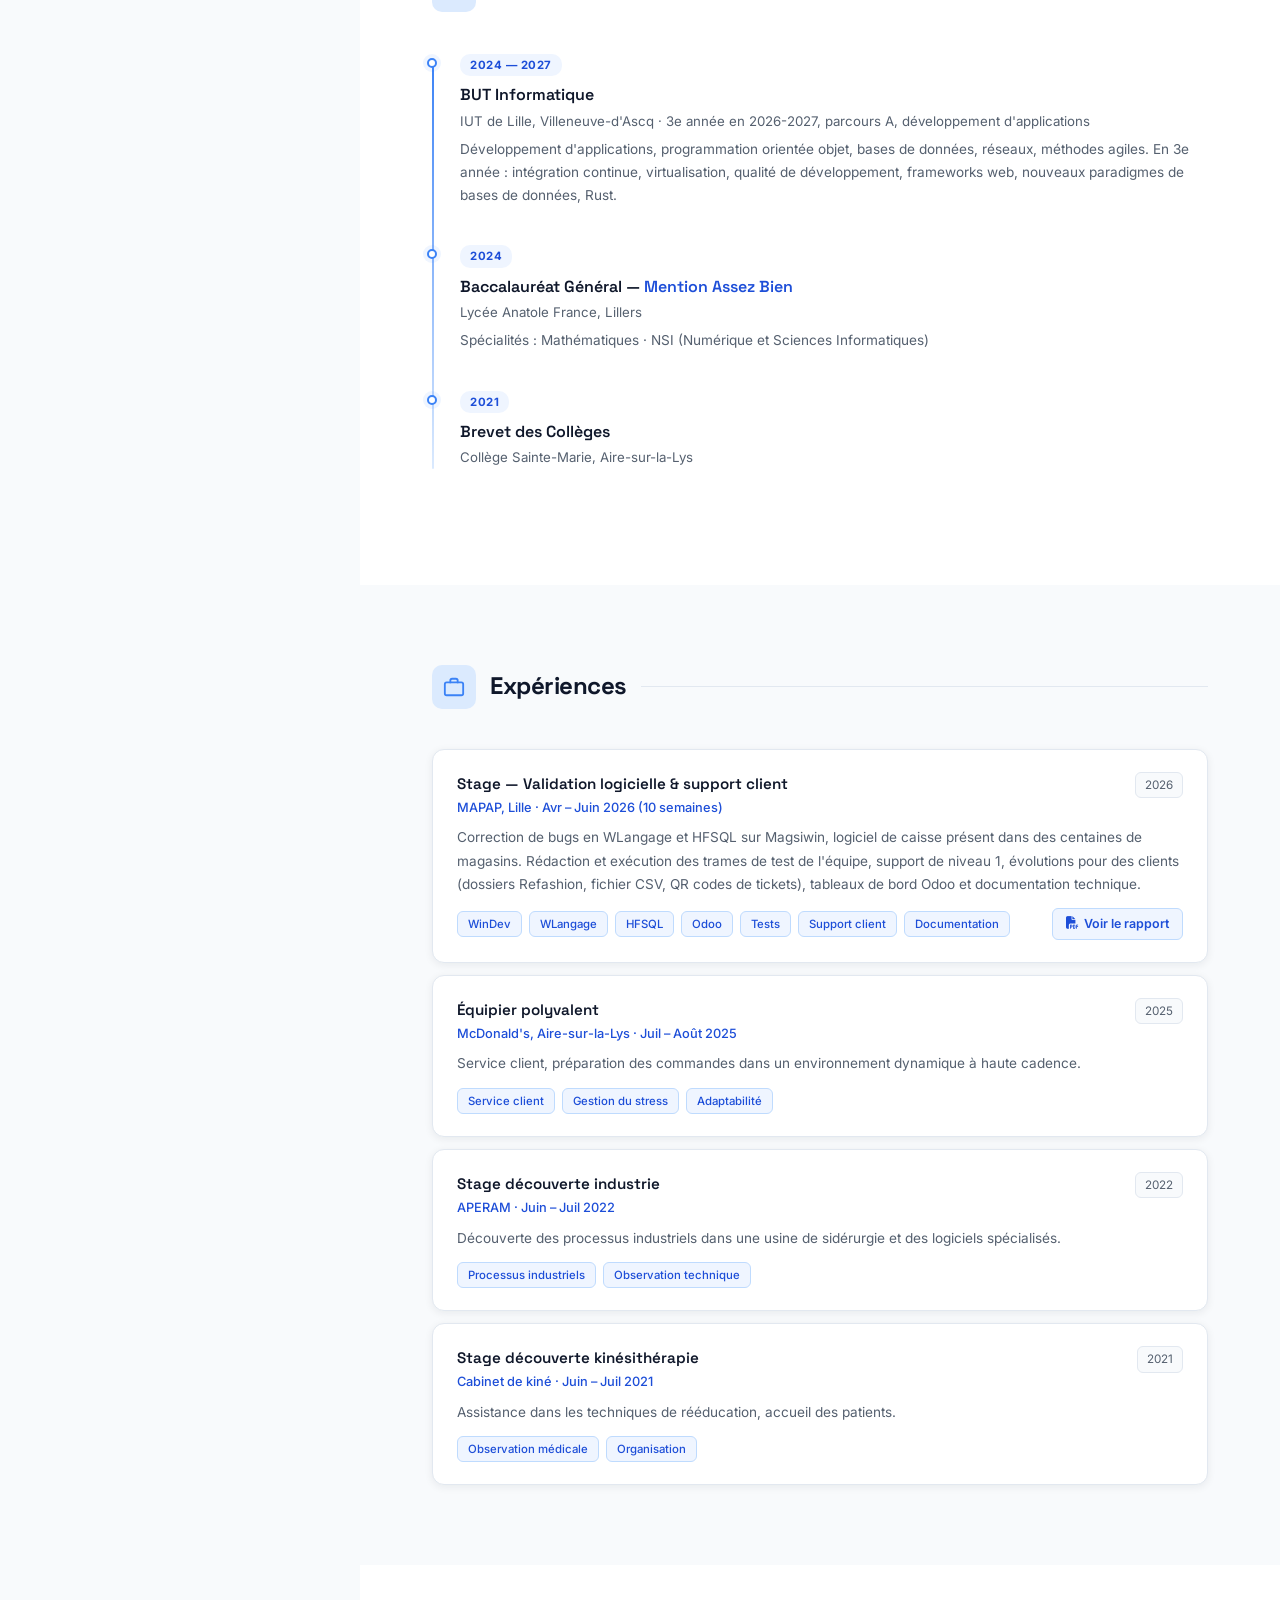
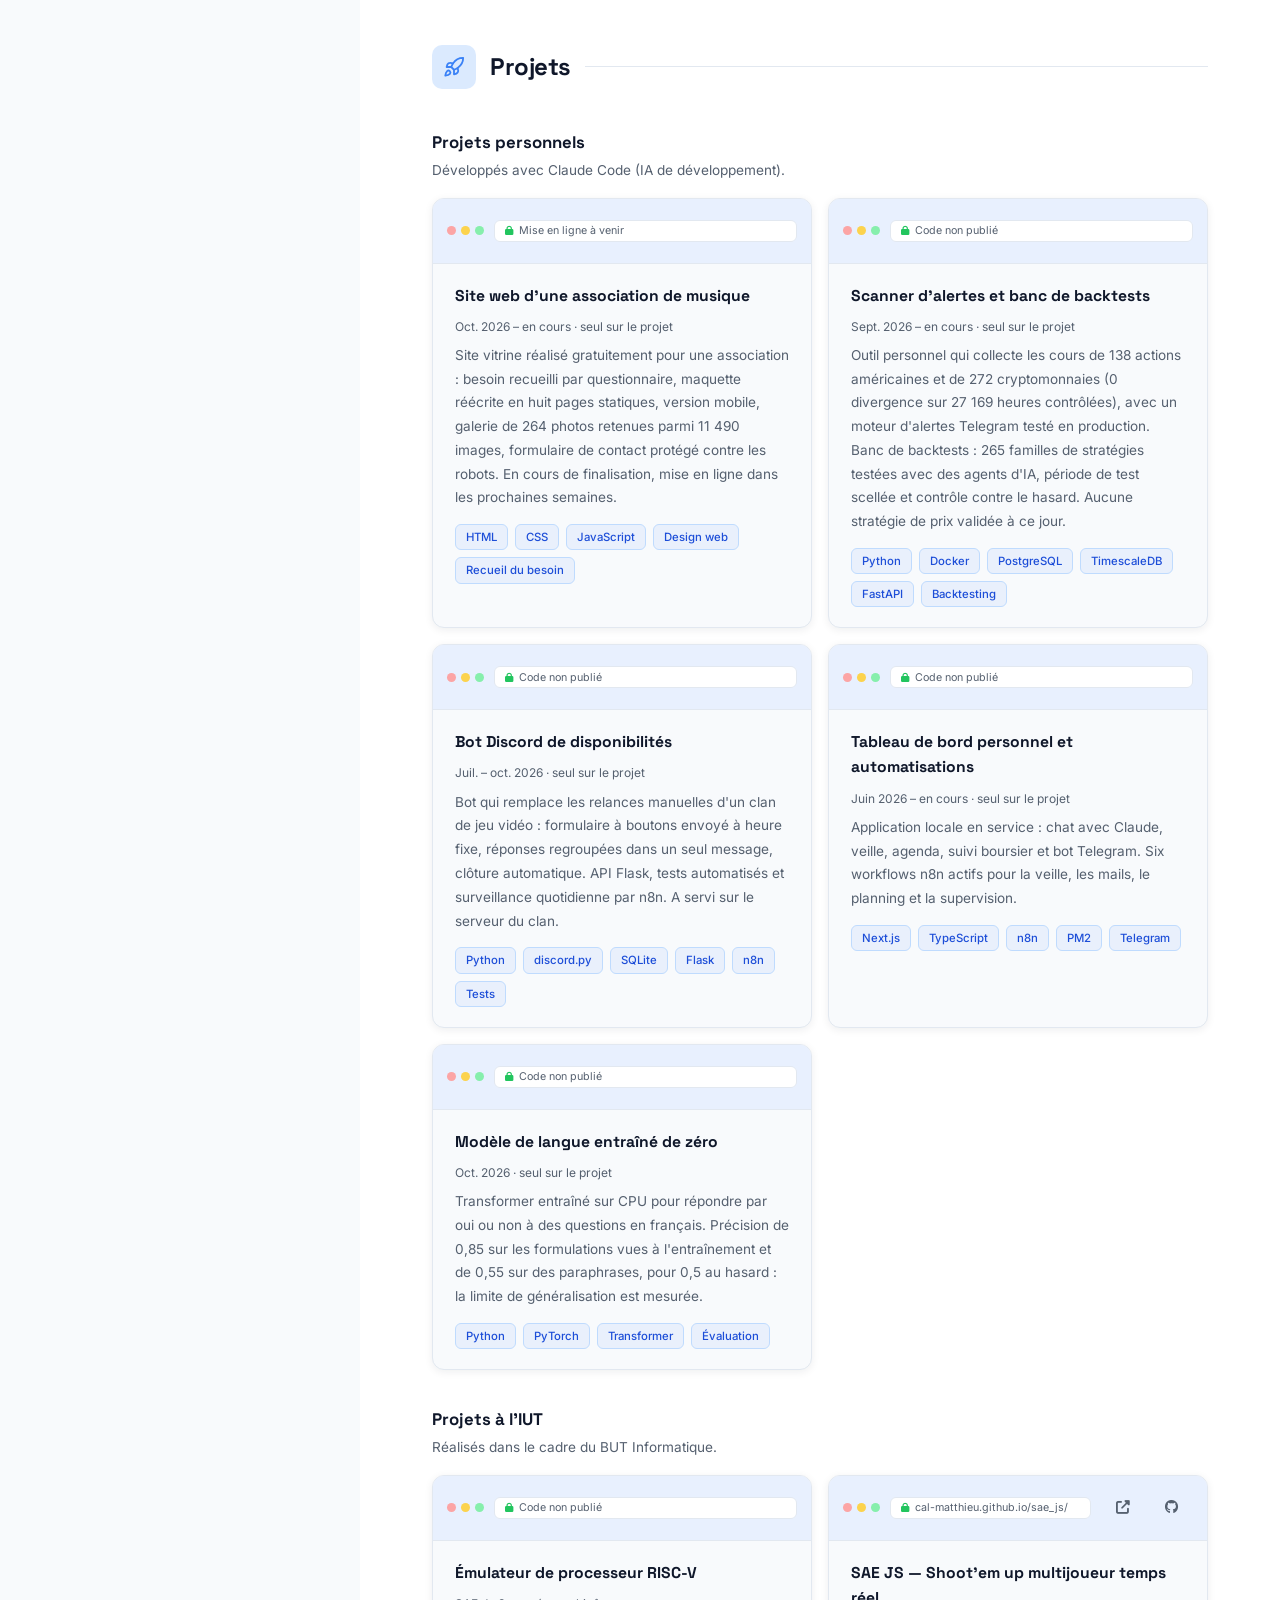
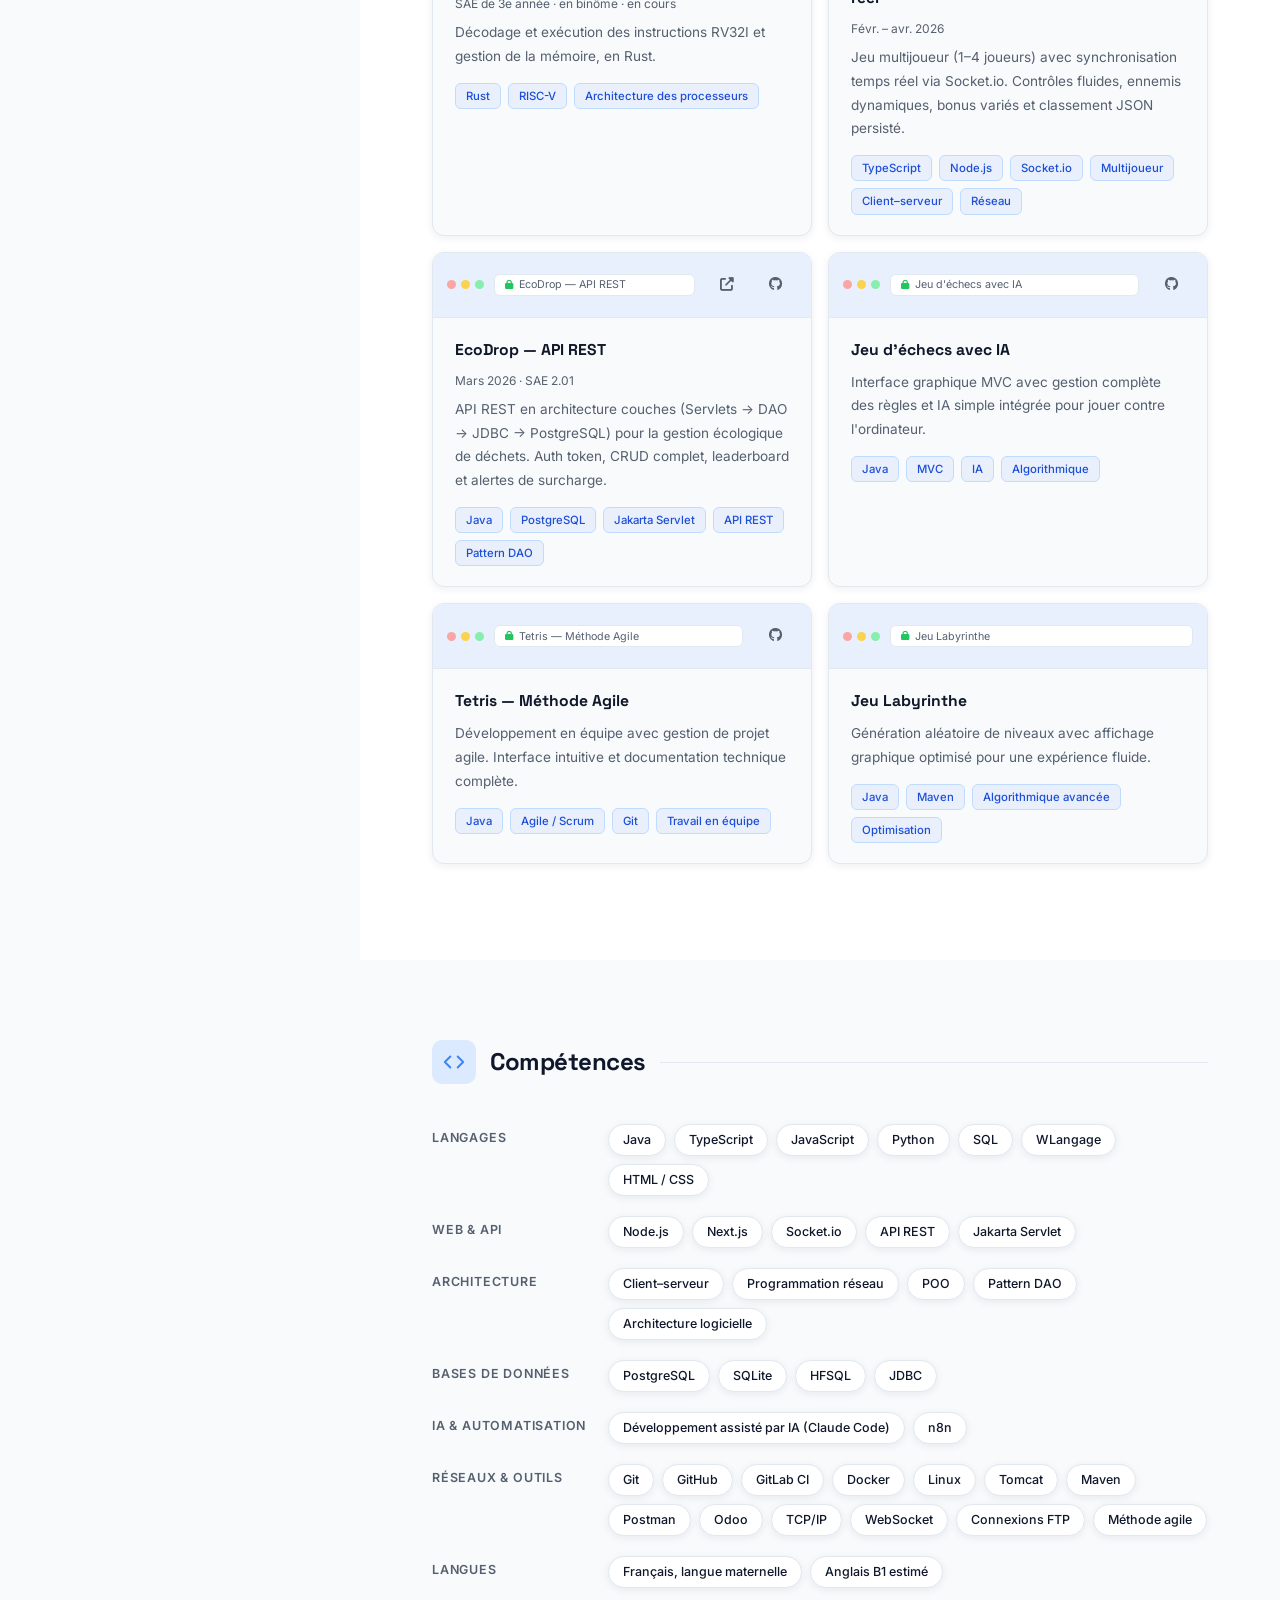
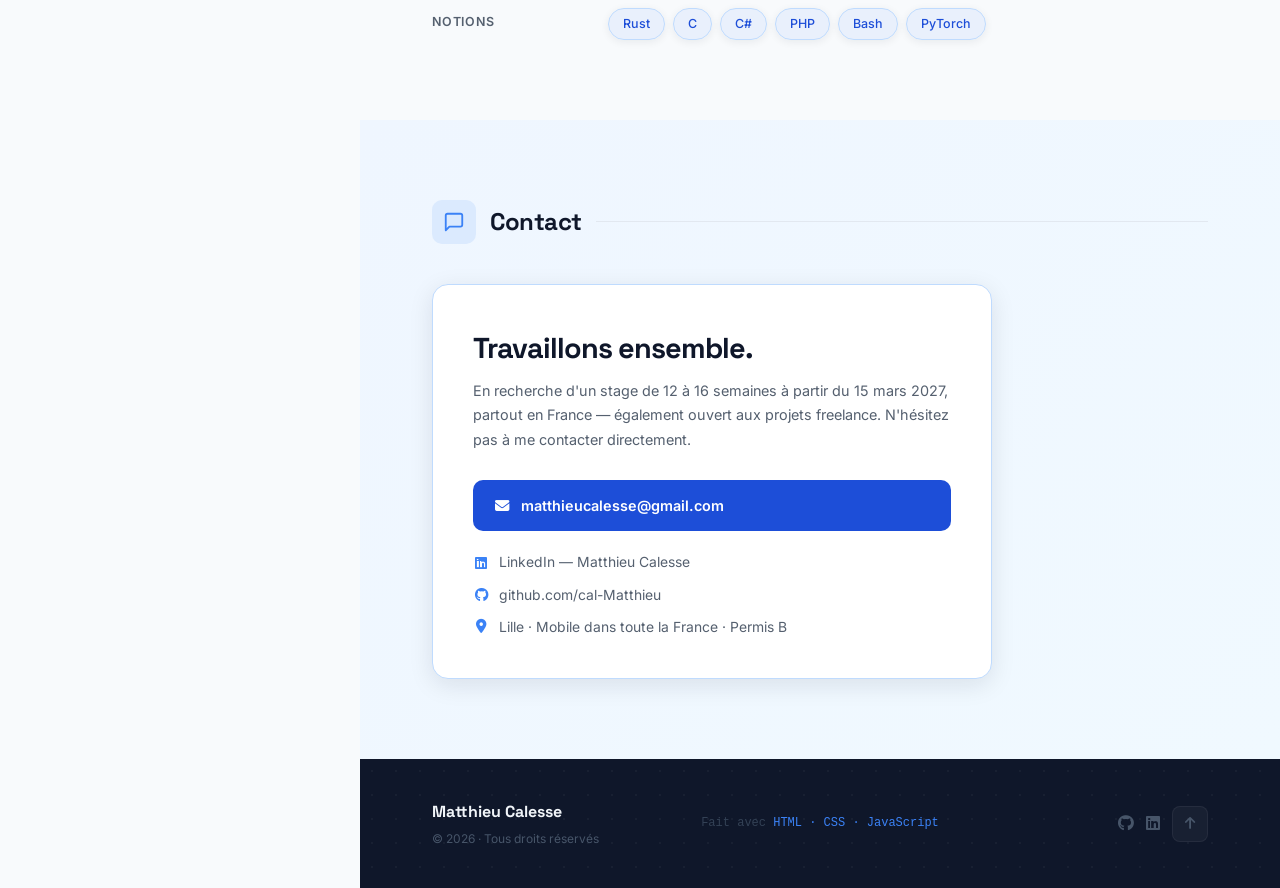
==== commit 6642df48: "fix: portfolio en recherche de stage, nouveaux projets, CV à jour Accueil et contact passent de l'al" ====
--- a/index.html
+++ b/index.html
@@ -7,8 +7,8 @@
   <!-- SEO -->
   <meta name="google-site-verification" content="qJPfq9SnnTP_v7-9clJBIypsTPFIBG0LjUOSXHfTbuQ">
   <title>Matthieu Calesse — Développeur Full Stack à Lille</title>
-  <meta name="description" content="Portfolio de Matthieu Calesse, développeur Full Stack étudiant en BUT Informatique à Lille. TypeScript, Java, Node.js, API REST. En recherche d'alternance BUT3 pour 2026-2027.">
-  <meta name="keywords" content="développeur web Lille, développeur full stack, portfolio, BUT informatique, TypeScript, Java, Node.js">
+  <meta name="description" content="Portfolio de Matthieu Calesse, développeur Full Stack étudiant en BUT Informatique à Lille. Java, TypeScript, Python, API REST. En recherche d'un stage de 12 à 16 semaines à partir du 15 mars 2027, partout en France.">
+  <meta name="keywords" content="stage développeur, développeur web Lille, développeur full stack, portfolio, BUT informatique, Java, TypeScript, Python, Node.js">
   <meta name="author" content="Matthieu Calesse">
   <link rel="canonical" href="https://cal-matthieu.github.io/">
 
@@ -16,7 +16,7 @@
   <meta property="og:type" content="website">
   <meta property="og:url" content="https://cal-matthieu.github.io/">
   <meta property="og:title" content="Matthieu Calesse — Développeur Full Stack à Lille">
-  <meta property="og:description" content="Portfolio de Matthieu Calesse, développeur Full Stack étudiant en BUT Informatique à Lille. TypeScript, Java, Node.js, API REST.">
+  <meta property="og:description" content="Portfolio de Matthieu Calesse, développeur Full Stack étudiant en BUT Informatique à Lille, en recherche d'un stage à partir du 15 mars 2027.">
   <meta property="og:image" content="https://cal-matthieu.github.io/images/CALESSE-portraits-iut-info-354.jpg">
   <meta property="og:locale" content="fr_FR">
   <meta property="og:site_name" content="Matthieu Calesse — Portfolio">
@@ -24,7 +24,7 @@
   <!-- Twitter Card -->
   <meta name="twitter:card" content="summary_large_image">
   <meta name="twitter:title" content="Matthieu Calesse — Développeur Full Stack à Lille">
-  <meta name="twitter:description" content="Portfolio de Matthieu Calesse, développeur Full Stack étudiant en BUT Informatique à Lille.">
+  <meta name="twitter:description" content="Portfolio de Matthieu Calesse, développeur Full Stack étudiant en BUT Informatique à Lille, en recherche d'un stage à partir du 15 mars 2027.">
   <meta name="twitter:image" content="https://cal-matthieu.github.io/images/CALESSE-portraits-iut-info-354.jpg">
 
   <!-- JSON-LD structured data -->
@@ -36,19 +36,19 @@
     "url": "https://cal-matthieu.github.io/",
     "image": "https://cal-matthieu.github.io/images/CALESSE-portraits-iut-info-354.jpg",
     "jobTitle": "Développeur Full Stack",
-    "description": "Étudiant en BUT Informatique à l'IUT de Lille, développeur Full Stack spécialisé en TypeScript, Java et Node.js.",
-    "email": "calmatthieu@yahoo.com",
+    "description": "Étudiant en BUT Informatique à l'IUT de Lille, développeur Full Stack en Java, TypeScript et Python, en recherche d'un stage à partir du 15 mars 2027.",
+    "email": "matthieucalesse@gmail.com",
     "address": {
       "@type": "PostalAddress",
-      "addressLocality": "Villeneuve-d'Ascq",
+      "addressLocality": "Lille",
       "addressRegion": "Nord",
       "addressCountry": "FR"
     },
     "sameAs": [
       "https://github.com/cal-Matthieu",
-      "https://www.linkedin.com/in/matthieu-calesse-3a06b335a/"
+      "https://www.linkedin.com/in/matthieu-calesse/"
     ],
-    "knowsAbout": ["TypeScript", "JavaScript", "Java", "Node.js", "API REST", "HTML", "CSS", "PostgreSQL", "Socket.io", "Next.js"]
+    "knowsAbout": ["Java", "TypeScript", "JavaScript", "Python", "Node.js", "API REST", "HTML", "CSS", "PostgreSQL", "Socket.io", "Next.js", "Docker", "n8n"]
   }
   </script>
 
@@ -203,7 +203,7 @@
       transform: translateY(-1px);
     }
 
-    .alternance-cta {
+    .stage-cta {
       display: inline-flex;
       align-items: center;
       gap: 12px;
@@ -217,12 +217,12 @@
       max-width: fit-content;
     }
 
-    .alternance-cta:hover {
+    .stage-cta:hover {
       transform: translateY(-2px);
       box-shadow: 0 8px 26px rgba(34,197,94,0.5);
     }
 
-    .alternance-cta .cta-dot {
+    .stage-cta .cta-dot {
       width: 8px; height: 8px;
       background: #fff;
       border-radius: 50%;
@@ -230,7 +230,7 @@
       flex-shrink: 0;
     }
 
-    .alternance-cta .cta-label {
+    .stage-cta .cta-label {
       color: #fff;
       font-size: 0.8rem;
       font-weight: 700;
@@ -238,7 +238,7 @@
       letter-spacing: 0.6px;
     }
 
-    .alternance-cta .cta-arrow {
+    .stage-cta .cta-arrow {
       display: inline-flex;
       align-items: center;
       gap: 6px;
@@ -440,7 +440,25 @@
       font-weight: 500;
     }
 
-    .project-list { display: flex; flex-direction: column; gap: 16px; }
+    .project-group-title {
+      font-family: 'Space Grotesk', sans-serif;
+      font-size: 1.05rem;
+      font-weight: 700;
+      color: var(--text);
+      margin: 36px 0 4px;
+    }
+
+    .project-group-title:first-of-type { margin-top: 0; }
+    .project-group-note { font-size: 0.85rem; color: var(--text-muted); margin-bottom: 16px; line-height: 1.6; }
+
+    .project-list {
+      display: grid;
+      grid-template-columns: repeat(auto-fill, minmax(min(100%, 340px), 1fr));
+      gap: 16px;
+      margin-bottom: 16px;
+    }
+
+    .project-meta { font-size: 0.75rem; color: var(--text-muted); margin-bottom: 8px; }
 
     .project-card {
       background: var(--section-white);
@@ -456,6 +474,7 @@
     .project-card:hover { box-shadow: var(--shadow-md); border-color: #bfdbfe; transform: translateY(-2px); }
 
     .browser-frame {
+      min-height: 65px;
       background: #f1f5f9;
       border-bottom: 1px solid var(--border);
       padding: 10px 14px;
@@ -671,7 +690,7 @@
 
   <nav class="mobile-nav" aria-label="Navigation mobile">
     <span class="mobile-nav-name">Matthieu Calesse</span>
-    <a href="mailto:calmatthieu@yahoo.com" style="color:var(--accent)" aria-label="Envoyer un email"><i class="fas fa-envelope" aria-hidden="true"></i></a>
+    <a href="mailto:matthieucalesse@gmail.com" style="color:var(--accent)" aria-label="Envoyer un email"><i class="fas fa-envelope" aria-hidden="true"></i></a>
   </nav>
 
   <aside class="sidebar" aria-label="Navigation principale">
@@ -680,14 +699,14 @@
         <div class="profile-photo-wrap">
           <img src="images/profile.webp" alt="Photo de profil de Matthieu Calesse" class="profile-photo" width="96" height="96">
           <div class="profile-photo-ring" aria-hidden="true"></div>
-          <div class="profile-status" title="Disponible" aria-label="Disponible"></div>
+          <div class="profile-status" role="img" title="En recherche de stage" aria-label="En recherche de stage"></div>
         </div>
         <div class="profile-name">Matthieu Calesse</div>
         <div class="profile-role">
           <svg width="7" height="7" aria-hidden="true"><circle cx="3.5" cy="3.5" r="3.5" fill="#22c55e"/></svg>
           Full Stack · BUT Info
         </div>
-        <p class="profile-bio">Étudiant en 3ème année à l'IUT de Lille. Du backend robuste à l'interface soignée.</p>
+        <p class="profile-bio">Étudiant en 3e année à l'IUT de Lille. Stage à partir du 15 mars 2027.</p>
       </div>
 
       <ul class="sidebar-nav">
@@ -698,13 +717,14 @@
         <li><a href="#projets"><span class="nav-icon"><i class="fas fa-rocket" aria-hidden="true"></i></span>Projets</a></li>
         <li><a href="#competences"><span class="nav-icon"><i class="fas fa-code" aria-hidden="true"></i></span>Compétences</a></li>
         <li><a href="#contact"><span class="nav-icon"><i class="fas fa-paper-plane" aria-hidden="true"></i></span>Contact</a></li>
+        <li><a href="stage.html"><span class="nav-icon"><i class="fas fa-bullseye" aria-hidden="true"></i></span>Recherche de stage</a></li>
       </ul>
 
       <div class="sidebar-bottom">
         <div class="social-row">
           <a href="https://github.com/cal-Matthieu" target="_blank" rel="noopener noreferrer" class="social-btn" title="GitHub" aria-label="GitHub"><i class="fab fa-github" aria-hidden="true"></i></a>
-          <a href="https://www.linkedin.com/in/matthieu-calesse-3a06b335a/" target="_blank" rel="noopener noreferrer" class="social-btn" title="LinkedIn" aria-label="LinkedIn"><i class="fab fa-linkedin" aria-hidden="true"></i></a>
-          <a href="mailto:calmatthieu@yahoo.com" class="social-btn" title="Email" aria-label="Email"><i class="fas fa-envelope" aria-hidden="true"></i></a>
+          <a href="https://www.linkedin.com/in/matthieu-calesse/" target="_blank" rel="noopener noreferrer" class="social-btn" title="LinkedIn" aria-label="LinkedIn"><i class="fab fa-linkedin" aria-hidden="true"></i></a>
+          <a href="mailto:matthieucalesse@gmail.com" class="social-btn" title="Email" aria-label="Email"><i class="fas fa-envelope" aria-hidden="true"></i></a>
         </div>
         <a href="doc/cv.pdf" download="CV_Matthieu_Calesse.pdf" class="btn-cv">
           <i class="fas fa-download" aria-hidden="true"></i> Télécharger le CV
@@ -719,15 +739,16 @@
       <div class="hero-content">
         <div class="hero-greeting">Développeur Full Stack</div>
         <h1 class="hero-title">Je conçois des applications<br><span>de A à Z.</span></h1>
-        <p class="hero-sub">Du backend robuste à l'interface soignée — API REST, jeux en réseau, sites web modernes. Étudiant en BUT Informatique à Lille, en recherche d'alternance pour 2026-2027.</p>
+        <p class="hero-sub">Du backend robuste à l'interface soignée — API REST, jeux en réseau, sites web modernes, automatisation. Étudiant en BUT Informatique à Lille, je cherche un stage de 12 à 16 semaines à partir du 15 mars 2027, partout en France.</p>
         <div class="hero-actions">
           <a href="#projets" class="hero-btn-primary"><i class="fas fa-rocket" aria-hidden="true"></i> Voir mes projets</a>
+          <a href="doc/cv.pdf" download="CV_Matthieu_Calesse.pdf" class="hero-btn-outline"><i class="fas fa-download" aria-hidden="true"></i> Télécharger le CV</a>
           <a href="#contact" class="hero-btn-outline"><i class="fas fa-paper-plane" aria-hidden="true"></i> Me contacter</a>
         </div>
 
-        <a href="alternance.html" class="alternance-cta">
+        <a href="stage.html" class="stage-cta">
           <span class="cta-dot" aria-hidden="true"></span>
-          <span class="cta-label">En recherche d'alternance BUT3 · Dès août 2026</span>
+          <span class="cta-label">Stage de 12 à 16 semaines · Dès le 15 mars 2027</span>
           <span class="cta-arrow">Infos entreprise <i class="fas fa-arrow-right" aria-hidden="true"></i></span>
         </a>
       </div>
@@ -743,13 +764,17 @@
 
       <div class="about-grid">
         <div class="about-text">
-          <p>Étudiant en <strong>BUT Informatique</strong> à l'IUT de Lille, je conçois des applications web complètes avec un intérêt marqué pour les <strong>systèmes réseau</strong>, l'IA et les données.</p>
-          <p>Mes projets académiques m'ont amené à construire un jeu multijoueur temps réel, une API REST en architecture couches, et des applications Java complexes — en équipe comme en solo.</p>
+          <p>Étudiant en <strong>BUT Informatique</strong> à l'IUT de Lille, je conçois des applications web complètes. Je me passionne pour l'<strong>informatique</strong>, la <strong>finance</strong>, les <strong>données</strong> et l'<strong>IA</strong>.</p>
+          <p>Mes projets académiques m'ont amené à construire un jeu multijoueur temps réel, une API REST en architecture couches, et des applications Java complexes — en équipe comme en solo. Cette année, j'y découvre Rust avec un émulateur de processeur RISC-V.</p>
+          <p>En dehors des cours, je développe seul mes propres outils avec <strong>Claude Code</strong>, une IA de développement : le site d'une association, un scanner de marchés, un bot Discord, un tableau de bord et des automatisations n8n.</p>
           <p>Curieux, rigoureux et autonome. Je cherche à comprendre comment les systèmes fonctionnent, pas juste à faire marcher le code.</p>
           <div class="about-tags">
             <span class="about-tag">🎓 BUT Info 2027</span>
-            <span class="about-tag">📍 Villeneuve-d'Ascq</span>
-            <span class="about-tag">🚀 Open to work</span>
+            <span class="about-tag">📍 Lille · mobile dans toute la France</span>
+            <span class="about-tag">🚀 Stage dès le 15 mars 2027</span>
+            <span class="about-tag">📈 Finance</span>
+            <span class="about-tag">📊 Données</span>
+            <span class="about-tag">🤖 IA</span>
           </div>
         </div>
 
@@ -834,8 +859,8 @@
         <div class="tl-item">
           <span class="tl-date">2024 — 2027</span>
           <div class="tl-title">BUT Informatique</div>
-          <div class="tl-sub">IUT de Lille, Villeneuve-d'Ascq · 3ème année en alternance 2026-2027</div>
-          <div class="tl-desc">Développement d'applications, programmation orientée objet, bases de données, réseaux, méthodes agiles.</div>
+          <div class="tl-sub">IUT de Lille, Villeneuve-d'Ascq · 3e année en 2026-2027, parcours A, développement d'applications</div>
+          <div class="tl-desc">Développement d'applications, programmation orientée objet, bases de données, réseaux, méthodes agiles. En 3e année : intégration continue, virtualisation, qualité de développement, frameworks web, nouveaux paradigmes de bases de données, Rust.</div>
         </div>
         <div class="tl-item">
           <span class="tl-date">2024</span>
@@ -862,14 +887,14 @@
         <article class="exp-card">
           <div class="exp-header">
             <div>
-              <div class="exp-title">Stage — Validation Logiciel &amp; Support Client</div>
-              <div class="exp-company">MAPAP · Avr – Juin 2026</div>
+              <div class="exp-title">Stage — Validation logicielle &amp; support client</div>
+              <div class="exp-company">MAPAP, Lille · Avr – Juin 2026 (10 semaines)</div>
             </div>
             <span class="exp-date">2026</span>
           </div>
-          <p class="exp-desc">Analyse, conception technique, réalisation, tests de validation, exploitation et maintenance d'une solution informatique. Rédaction de documents techniques.</p>
+          <p class="exp-desc">Correction de bugs en WLangage et HFSQL sur Magsiwin, logiciel de caisse présent dans des centaines de magasins. Rédaction et exécution des trames de test de l'équipe, support de niveau 1, évolutions pour des clients (dossiers Refashion, fichier CSV, QR codes de tickets), tableaux de bord Odoo et documentation technique.</p>
           <div style="display:flex;align-items:center;justify-content:space-between;flex-wrap:wrap;gap:12px;margin-top:12px;">
-            <div class="tags"><span class="tag">Magsiwin</span><span class="tag">HFSQL</span><span class="tag">Odoo</span><span class="tag">Documentation</span></div>
+            <div class="tags"><span class="tag">WinDev</span><span class="tag">WLangage</span><span class="tag">HFSQL</span><span class="tag">Odoo</span><span class="tag">Tests</span><span class="tag">Support client</span><span class="tag">Documentation</span></div>
             <a href="rapport-stage.html" style="display:inline-flex;align-items:center;gap:6px;font-size:0.78rem;font-weight:600;color:var(--accent-dark);text-decoration:none;background:var(--accent-dim);border:1px solid #bfdbfe;padding:5px 13px;border-radius:6px;transition:all var(--ease);white-space:nowrap;" onmouseover="this.style.background='var(--accent)';this.style.color='#fff';this.style.borderColor='var(--accent)';" onmouseout="this.style.background='var(--accent-dim)';this.style.color='var(--accent-dark)';this.style.borderColor='#bfdbfe';">
               <i class="fas fa-file-pdf" aria-hidden="true"></i> Voir le rapport
             </a>
@@ -879,7 +904,7 @@
           <div class="exp-header">
             <div>
               <div class="exp-title">Équipier polyvalent</div>
-              <div class="exp-company">McDonald's · Juil – Août 2025</div>
+              <div class="exp-company">McDonald's, Aire-sur-la-Lys · Juil – Août 2025</div>
             </div>
             <span class="exp-date">2025</span>
           </div>
@@ -918,7 +943,93 @@
         <h2 class="section-title" id="projets-title">Projets</h2>
         <div class="section-line"></div>
       </div>
+      <h3 class="project-group-title">Projets personnels</h3>
+      <p class="project-group-note">Développés avec Claude Code (IA de développement).</p>
       <div class="project-list">
+
+        <article class="project-card">
+          <div class="browser-frame">
+            <div class="browser-dots"><div class="browser-dot bd-r"></div><div class="browser-dot bd-y"></div><div class="browser-dot bd-g"></div></div>
+            <div class="browser-bar"><i class="fas fa-lock" aria-hidden="true"></i>Mise en ligne à venir</div>
+          </div>
+          <div class="project-body">
+            <h4 class="project-title">Site web d'une association de musique</h4>
+            <p class="project-meta">Oct. 2026 – en cours · seul sur le projet</p>
+            <p class="project-desc">Site vitrine réalisé gratuitement pour une association : besoin recueilli par questionnaire, maquette réécrite en huit pages statiques, version mobile, galerie de 264 photos retenues parmi 11 490 images, formulaire de contact protégé contre les robots. En cours de finalisation, mise en ligne dans les prochaines semaines.</p>
+            <div class="tags"><span class="tag">HTML</span><span class="tag">CSS</span><span class="tag">JavaScript</span><span class="tag">Design web</span><span class="tag">Recueil du besoin</span></div>
+          </div>
+        </article>
+
+        <article class="project-card">
+          <div class="browser-frame">
+            <div class="browser-dots"><div class="browser-dot bd-r"></div><div class="browser-dot bd-y"></div><div class="browser-dot bd-g"></div></div>
+            <div class="browser-bar"><i class="fas fa-lock" aria-hidden="true"></i>Code non publié</div>
+          </div>
+          <div class="project-body">
+            <h4 class="project-title">Scanner d'alertes et banc de backtests</h4>
+            <p class="project-meta">Sept. 2026 – en cours · seul sur le projet</p>
+            <p class="project-desc">Outil personnel qui collecte les cours de 138 actions américaines et de 272 cryptomonnaies (0 divergence sur 27 169 heures contrôlées), avec un moteur d'alertes Telegram testé en production. Banc de backtests : 265 familles de stratégies testées avec des agents d'IA, période de test scellée et contrôle contre le hasard. Aucune stratégie de prix validée à ce jour.</p>
+            <div class="tags"><span class="tag">Python</span><span class="tag">Docker</span><span class="tag">PostgreSQL</span><span class="tag">TimescaleDB</span><span class="tag">FastAPI</span><span class="tag">Backtesting</span></div>
+          </div>
+        </article>
+
+        <article class="project-card">
+          <div class="browser-frame">
+            <div class="browser-dots"><div class="browser-dot bd-r"></div><div class="browser-dot bd-y"></div><div class="browser-dot bd-g"></div></div>
+            <div class="browser-bar"><i class="fas fa-lock" aria-hidden="true"></i>Code non publié</div>
+          </div>
+          <div class="project-body">
+            <h4 class="project-title">Bot Discord de disponibilités</h4>
+            <p class="project-meta">Juil. – oct. 2026 · seul sur le projet</p>
+            <p class="project-desc">Bot qui remplace les relances manuelles d'un clan de jeu vidéo : formulaire à boutons envoyé à heure fixe, réponses regroupées dans un seul message, clôture automatique. API Flask, tests automatisés et surveillance quotidienne par n8n. A servi sur le serveur du clan.</p>
+            <div class="tags"><span class="tag">Python</span><span class="tag">discord.py</span><span class="tag">SQLite</span><span class="tag">Flask</span><span class="tag">n8n</span><span class="tag">Tests</span></div>
+          </div>
+        </article>
+
+        <article class="project-card">
+          <div class="browser-frame">
+            <div class="browser-dots"><div class="browser-dot bd-r"></div><div class="browser-dot bd-y"></div><div class="browser-dot bd-g"></div></div>
+            <div class="browser-bar"><i class="fas fa-lock" aria-hidden="true"></i>Code non publié</div>
+          </div>
+          <div class="project-body">
+            <h4 class="project-title">Tableau de bord personnel et automatisations</h4>
+            <p class="project-meta">Juin 2026 – en cours · seul sur le projet</p>
+            <p class="project-desc">Application locale en service : chat avec Claude, veille, agenda, suivi boursier et bot Telegram. Six workflows n8n actifs pour la veille, les mails, le planning et la supervision.</p>
+            <div class="tags"><span class="tag">Next.js</span><span class="tag">TypeScript</span><span class="tag">n8n</span><span class="tag">PM2</span><span class="tag">Telegram</span></div>
+          </div>
+        </article>
+
+        <article class="project-card">
+          <div class="browser-frame">
+            <div class="browser-dots"><div class="browser-dot bd-r"></div><div class="browser-dot bd-y"></div><div class="browser-dot bd-g"></div></div>
+            <div class="browser-bar"><i class="fas fa-lock" aria-hidden="true"></i>Code non publié</div>
+          </div>
+          <div class="project-body">
+            <h4 class="project-title">Modèle de langue entraîné de zéro</h4>
+            <p class="project-meta">Oct. 2026 · seul sur le projet</p>
+            <p class="project-desc">Transformer entraîné sur CPU pour répondre par oui ou non à des questions en français. Précision de 0,85 sur les formulations vues à l'entraînement et de 0,55 sur des paraphrases, pour 0,5 au hasard : la limite de généralisation est mesurée.</p>
+            <div class="tags"><span class="tag">Python</span><span class="tag">PyTorch</span><span class="tag">Transformer</span><span class="tag">Évaluation</span></div>
+          </div>
+        </article>
+
+      </div>
+
+      <h3 class="project-group-title">Projets à l'IUT</h3>
+      <p class="project-group-note">Réalisés dans le cadre du BUT Informatique.</p>
+      <div class="project-list">
+
+        <article class="project-card">
+          <div class="browser-frame">
+            <div class="browser-dots"><div class="browser-dot bd-r"></div><div class="browser-dot bd-y"></div><div class="browser-dot bd-g"></div></div>
+            <div class="browser-bar"><i class="fas fa-lock" aria-hidden="true"></i>Code non publié</div>
+          </div>
+          <div class="project-body">
+            <h4 class="project-title">Émulateur de processeur RISC-V</h4>
+            <p class="project-meta">SAE de 3e année · en binôme · en cours</p>
+            <p class="project-desc">Décodage et exécution des instructions RV32I et gestion de la mémoire, en Rust.</p>
+            <div class="tags"><span class="tag">Rust</span><span class="tag">RISC-V</span><span class="tag">Architecture des processeurs</span></div>
+          </div>
+        </article>
 
         <article class="project-card">
           <div class="browser-frame">
@@ -930,7 +1041,8 @@
             </div>
           </div>
           <div class="project-body">
-            <h3 class="project-title">SAE JS — Shoot'em up multijoueur temps réel</h3>
+            <h4 class="project-title">SAE JS — Shoot'em up multijoueur temps réel</h4>
+            <p class="project-meta">Févr. – avr. 2026</p>
             <p class="project-desc">Jeu multijoueur (1–4 joueurs) avec synchronisation temps réel via Socket.io. Contrôles fluides, ennemis dynamiques, bonus variés et classement JSON persisté.</p>
             <div class="tags"><span class="tag">TypeScript</span><span class="tag">Node.js</span><span class="tag">Socket.io</span><span class="tag">Multijoueur</span><span class="tag">Client–serveur</span><span class="tag">Réseau</span></div>
           </div>
@@ -946,7 +1058,8 @@
             </div>
           </div>
           <div class="project-body">
-            <h3 class="project-title">EcoDrop — API REST</h3>
+            <h4 class="project-title">EcoDrop — API REST</h4>
+            <p class="project-meta">Mars 2026 · SAE 2.01</p>
             <p class="project-desc">API REST en architecture couches (Servlets → DAO → JDBC → PostgreSQL) pour la gestion écologique de déchets. Auth token, CRUD complet, leaderboard et alertes de surcharge.</p>
             <div class="tags"><span class="tag">Java</span><span class="tag">PostgreSQL</span><span class="tag">Jakarta Servlet</span><span class="tag">API REST</span><span class="tag">Pattern DAO</span></div>
           </div>
@@ -959,7 +1072,7 @@
             <div class="browser-actions"><a href="https://github.com/cal-Matthieu/Chesschool" target="_blank" rel="noopener noreferrer" title="Voir le code sur GitHub" aria-label="Jeu d'échecs — voir sur GitHub"><i class="fab fa-github" aria-hidden="true"></i></a></div>
           </div>
           <div class="project-body">
-            <h3 class="project-title">Jeu d'échecs avec IA</h3>
+            <h4 class="project-title">Jeu d'échecs avec IA</h4>
             <p class="project-desc">Interface graphique MVC avec gestion complète des règles et IA simple intégrée pour jouer contre l'ordinateur.</p>
             <div class="tags"><span class="tag">Java</span><span class="tag">MVC</span><span class="tag">IA</span><span class="tag">Algorithmique</span></div>
           </div>
@@ -972,7 +1085,7 @@
             <div class="browser-actions"><a href="https://github.com/cal-Matthieu/groupe-3-main" target="_blank" rel="noopener noreferrer" title="Voir le code sur GitHub" aria-label="Tetris — voir sur GitHub"><i class="fab fa-github" aria-hidden="true"></i></a></div>
           </div>
           <div class="project-body">
-            <h3 class="project-title">Tetris — Méthode Agile</h3>
+            <h4 class="project-title">Tetris — Méthode Agile</h4>
             <p class="project-desc">Développement en équipe avec gestion de projet agile. Interface intuitive et documentation technique complète.</p>
             <div class="tags"><span class="tag">Java</span><span class="tag">Agile / Scrum</span><span class="tag">Git</span><span class="tag">Travail en équipe</span></div>
           </div>
@@ -984,7 +1097,7 @@
             <div class="browser-bar"><i class="fas fa-lock" aria-hidden="true"></i>Jeu Labyrinthe</div>
           </div>
           <div class="project-body">
-            <h3 class="project-title">Jeu Labyrinthe</h3>
+            <h4 class="project-title">Jeu Labyrinthe</h4>
             <p class="project-desc">Génération aléatoire de niveaux avec affichage graphique optimisé pour une expérience fluide.</p>
             <div class="tags"><span class="tag">Java</span><span class="tag">Maven</span><span class="tag">Algorithmique avancée</span><span class="tag">Optimisation</span></div>
           </div>
@@ -1004,52 +1117,35 @@
       <div class="skills-grid">
         <div class="skill-row">
           <div class="skill-label">Langages</div>
-          <div class="skill-pills">
-            <span class="skill-pill">TypeScript</span><span class="skill-pill">JavaScript</span>
-            <span class="skill-pill">Java</span><span class="skill-pill">Python</span>
-            <span class="skill-pill">HTML / CSS</span>
-            <span class="skill-pill">C#</span><span class="skill-pill">PHP</span>
-          </div>
+          <div class="skill-pills"><span class="skill-pill">Java</span><span class="skill-pill">TypeScript</span><span class="skill-pill">JavaScript</span><span class="skill-pill">Python</span><span class="skill-pill">SQL</span><span class="skill-pill">WLangage</span><span class="skill-pill">HTML / CSS</span></div>
         </div>
         <div class="skill-row">
-          <div class="skill-label">Frameworks</div>
-          <div class="skill-pills">
-            <span class="skill-pill">Next.js</span>
-            <span class="skill-pill">Node.js</span>
-            <span class="skill-pill">Socket.io</span>
-          </div>
+          <div class="skill-label">Web &amp; API</div>
+          <div class="skill-pills"><span class="skill-pill">Node.js</span><span class="skill-pill">Next.js</span><span class="skill-pill">Socket.io</span><span class="skill-pill">API REST</span><span class="skill-pill">Jakarta Servlet</span></div>
         </div>
         <div class="skill-row">
           <div class="skill-label">Architecture</div>
-          <div class="skill-pills">
-            <span class="skill-pill">API REST</span><span class="skill-pill">Client–serveur</span>
-            <span class="skill-pill">Programmation réseau</span>
-            <span class="skill-pill">POO</span><span class="skill-pill">Pattern DAO</span>
-            <span class="skill-pill">Architecture logicielle</span>
-          </div>
+          <div class="skill-pills"><span class="skill-pill">Client–serveur</span><span class="skill-pill">Programmation réseau</span><span class="skill-pill">POO</span><span class="skill-pill">Pattern DAO</span><span class="skill-pill">Architecture logicielle</span></div>
         </div>
         <div class="skill-row">
           <div class="skill-label">Bases de données</div>
-          <div class="skill-pills">
-            <span class="skill-pill">PostgreSQL</span><span class="skill-pill">JDBC</span>
-            <span class="skill-pill">SQL</span>
-          </div>
+          <div class="skill-pills"><span class="skill-pill">PostgreSQL</span><span class="skill-pill">SQLite</span><span class="skill-pill">HFSQL</span><span class="skill-pill">JDBC</span></div>
+        </div>
+        <div class="skill-row">
+          <div class="skill-label">IA &amp; automatisation</div>
+          <div class="skill-pills"><span class="skill-pill">Développement assisté par IA (Claude Code)</span><span class="skill-pill">n8n</span></div>
         </div>
         <div class="skill-row">
           <div class="skill-label">Réseaux &amp; Outils</div>
-          <div class="skill-pills">
-            <span class="skill-pill">TCP/IP</span><span class="skill-pill">WebSocket</span>
-            <span class="skill-pill">Connexions FTP</span>
-            <span class="skill-pill">Git</span><span class="skill-pill">Agile / Scrum</span>
-            <span class="skill-pill">Maven</span><span class="skill-pill">Tomcat</span>
-          </div>
+          <div class="skill-pills"><span class="skill-pill">Git</span><span class="skill-pill">GitHub</span><span class="skill-pill">GitLab CI</span><span class="skill-pill">Docker</span><span class="skill-pill">Linux</span><span class="skill-pill">Tomcat</span><span class="skill-pill">Maven</span><span class="skill-pill">Postman</span><span class="skill-pill">Odoo</span><span class="skill-pill">TCP/IP</span><span class="skill-pill">WebSocket</span><span class="skill-pill">Connexions FTP</span><span class="skill-pill">Méthode agile</span></div>
         </div>
         <div class="skill-row">
-          <div class="skill-label">En cours</div>
-          <div class="skill-pills">
-            <span class="skill-pill learning">WLangage (WinDev)</span>
-            <span class="skill-pill learning">HFSQL (WinDev)</span>
-          </div>
+          <div class="skill-label">Langues</div>
+          <div class="skill-pills"><span class="skill-pill">Français, langue maternelle</span><span class="skill-pill">Anglais B1 estimé</span></div>
+        </div>
+        <div class="skill-row">
+          <div class="skill-label">Notions</div>
+          <div class="skill-pills"><span class="skill-pill learning">Rust</span><span class="skill-pill learning">C</span><span class="skill-pill learning">C#</span><span class="skill-pill learning">PHP</span><span class="skill-pill learning">Bash</span><span class="skill-pill learning">PyTorch</span></div>
         </div>
       </div>
     </section>
@@ -1063,14 +1159,14 @@
       </div>
       <div class="contact-card">
         <div class="contact-heading">Travaillons ensemble.</div>
-        <p class="contact-sub">En recherche d'alternance BUT3 — également ouvert aux projets freelance. N'hésitez pas à me contacter directement.</p>
-        <a href="mailto:calmatthieu@yahoo.com" class="contact-email">
-          <i class="fas fa-envelope" aria-hidden="true"></i> calmatthieu@yahoo.com
+        <p class="contact-sub">En recherche d'un stage de 12 à 16 semaines à partir du 15 mars 2027, partout en France — également ouvert aux projets freelance. N'hésitez pas à me contacter directement.</p>
+        <a href="mailto:matthieucalesse@gmail.com" class="contact-email">
+          <i class="fas fa-envelope" aria-hidden="true"></i> matthieucalesse@gmail.com
         </a>
         <div class="contact-row">
-          <a href="https://www.linkedin.com/in/matthieu-calesse-3a06b335a/" target="_blank" rel="noopener noreferrer" class="contact-link"><i class="fab fa-linkedin" aria-hidden="true"></i> LinkedIn — Matthieu Calesse</a>
+          <a href="https://www.linkedin.com/in/matthieu-calesse/" target="_blank" rel="noopener noreferrer" class="contact-link"><i class="fab fa-linkedin" aria-hidden="true"></i> LinkedIn — Matthieu Calesse</a>
           <a href="https://github.com/cal-Matthieu" target="_blank" rel="noopener noreferrer" class="contact-link"><i class="fab fa-github" aria-hidden="true"></i> github.com/cal-Matthieu</a>
-          <span class="contact-link"><i class="fas fa-map-marker-alt" aria-hidden="true"></i> Villeneuve-d'Ascq, 59 · Permis B</span>
+          <span class="contact-link"><i class="fas fa-map-marker-alt" aria-hidden="true"></i> Lille · Mobile dans toute la France · Permis B</span>
         </div>
       </div>
     </section>
@@ -1084,7 +1180,7 @@
       </div>
       <div class="footer-right">
         <a href="https://github.com/cal-Matthieu" target="_blank" rel="noopener noreferrer" class="footer-link" title="GitHub" aria-label="GitHub"><i class="fab fa-github" aria-hidden="true"></i></a>
-        <a href="https://www.linkedin.com/in/matthieu-calesse-3a06b335a/" target="_blank" rel="noopener noreferrer" class="footer-link" title="LinkedIn" aria-label="LinkedIn"><i class="fab fa-linkedin" aria-hidden="true"></i></a>
+        <a href="https://www.linkedin.com/in/matthieu-calesse/" target="_blank" rel="noopener noreferrer" class="footer-link" title="LinkedIn" aria-label="LinkedIn"><i class="fab fa-linkedin" aria-hidden="true"></i></a>
         <a href="#hero" class="footer-top" title="Retour en haut" aria-label="Retour en haut de la page"><i class="fas fa-arrow-up" aria-hidden="true"></i></a>
       </div>
     </footer>
